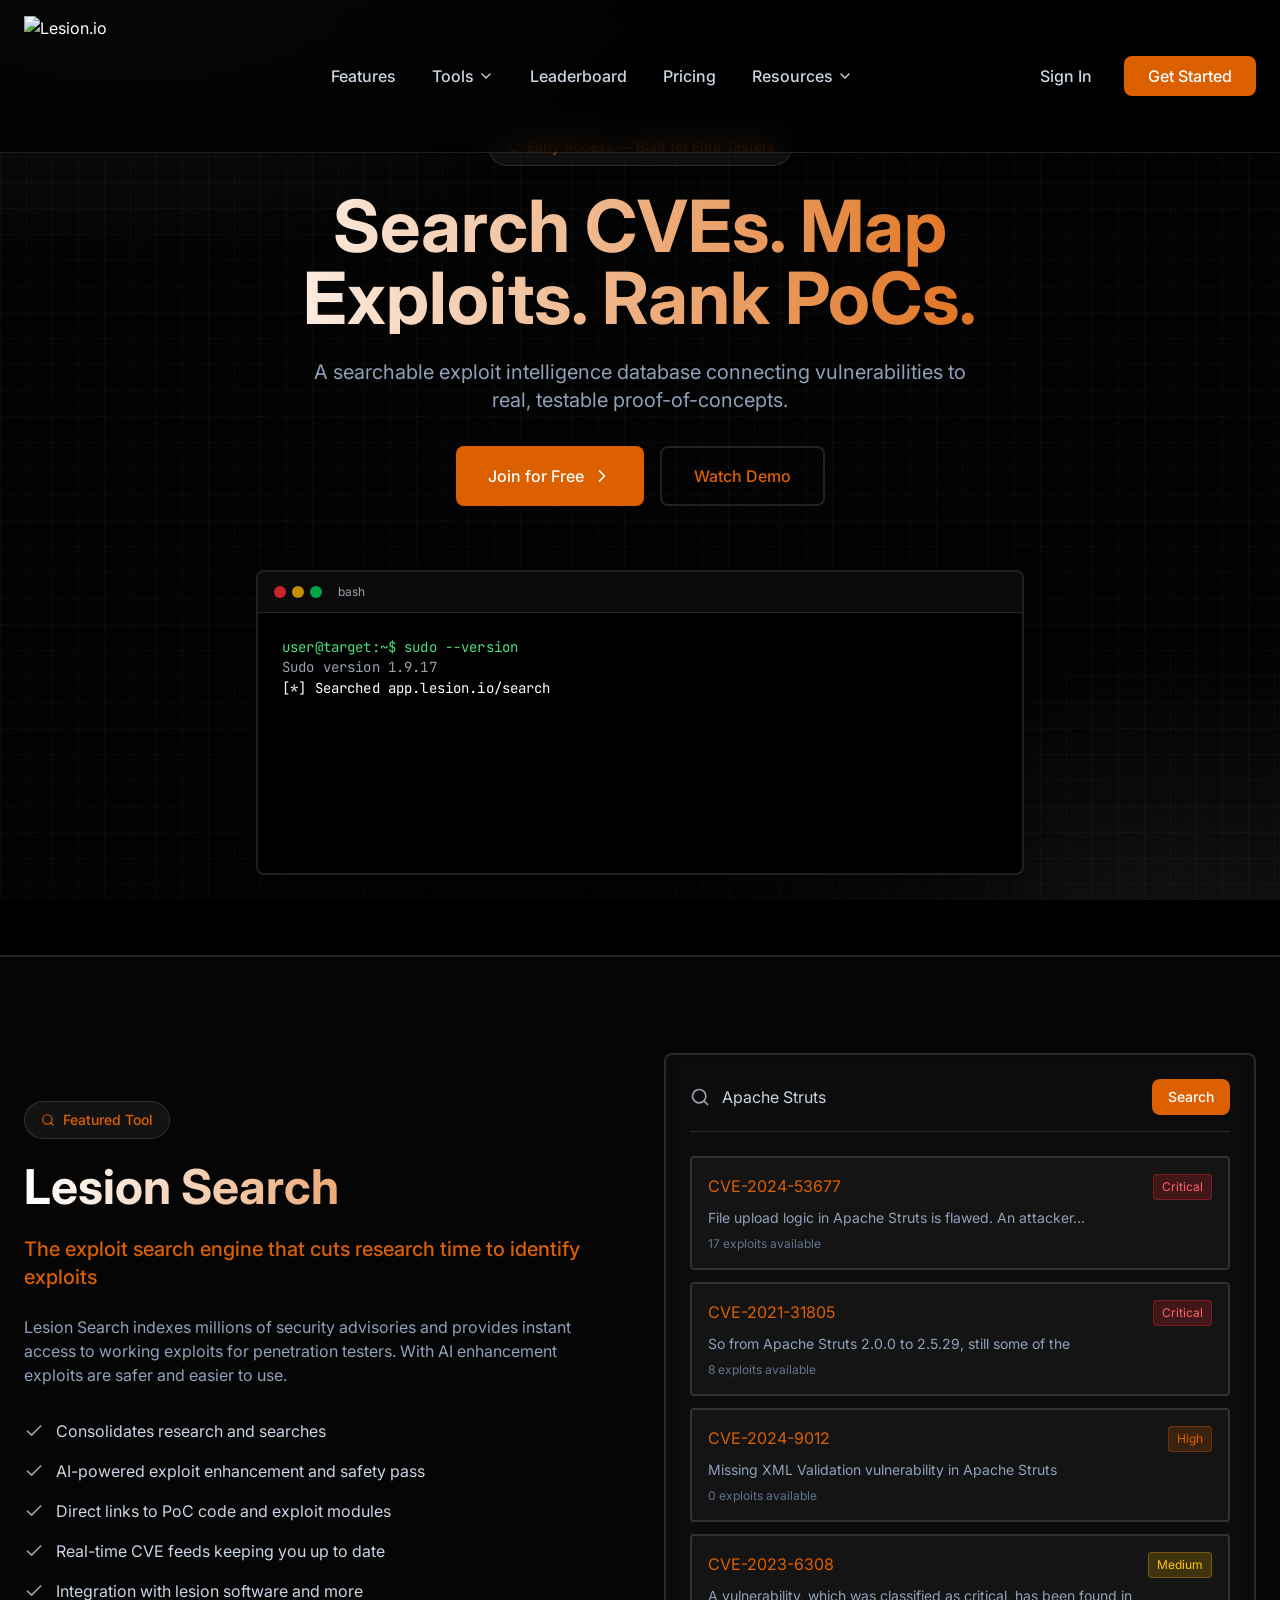
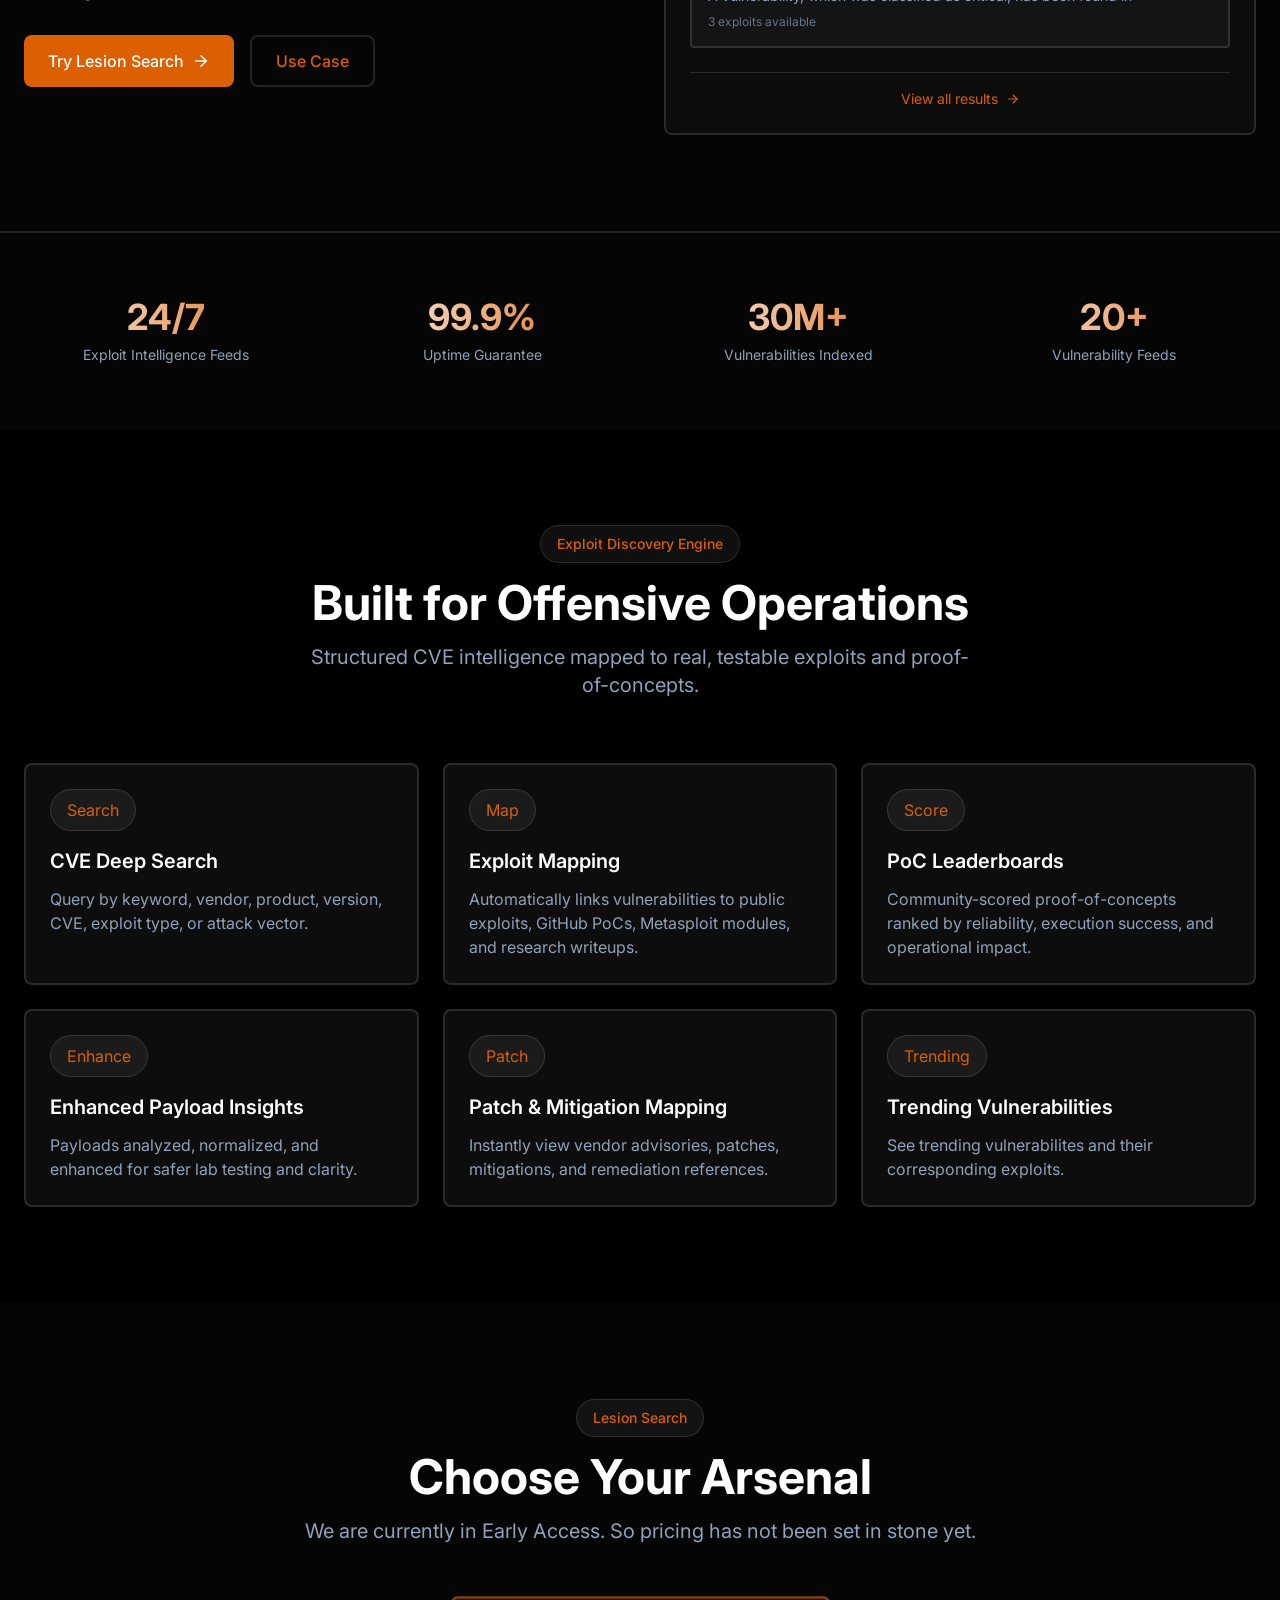
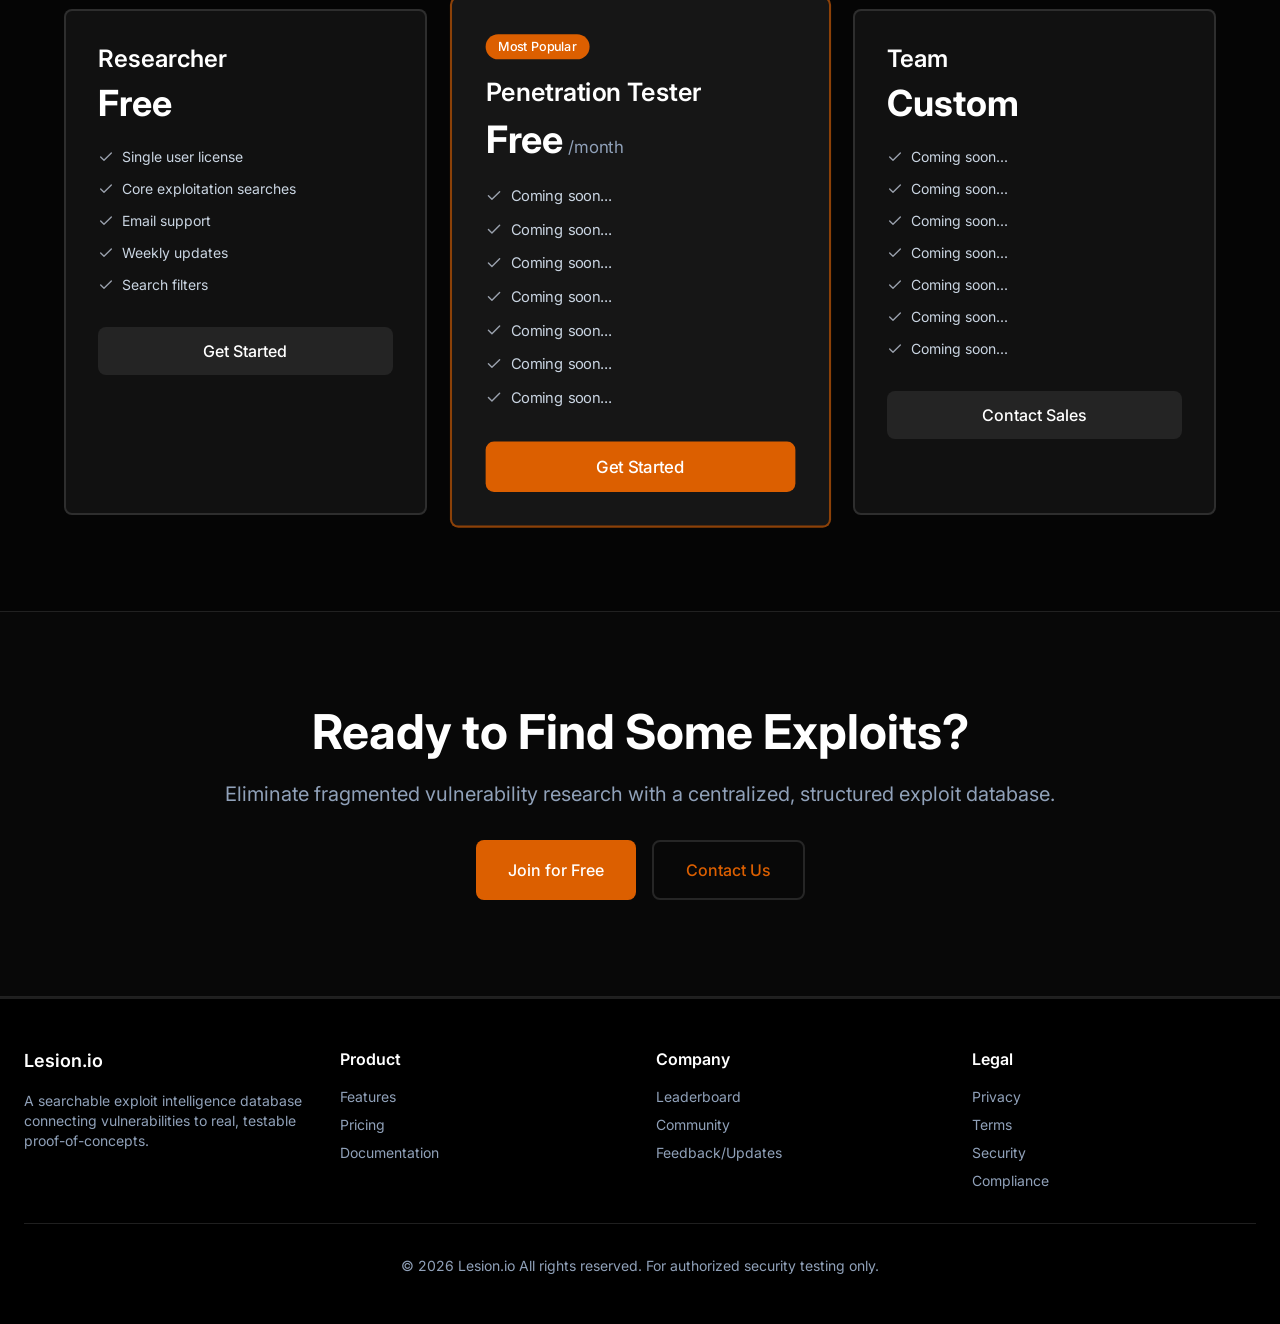
==== index.html @ 6521730b "Add Feedback/Updates link to Resources nav and footer Link to https://lesionio.userjot.com from the " ====
<!doctype html>
<html lang="en">
  <head>
    <meta charset="UTF-8" />
    <meta name="viewport" content="width=device-width, initial-scale=1.0" />
    <title>Lesion.io - The exploit search engine that cuts research time to identify exploits </title>
    <link href="./src/output.css" rel="stylesheet" />
    <link
      rel="stylesheet"
      href="https://fonts.googleapis.com/css2?family=JetBrains+Mono:wght@400;500&display=swap"
    />
    <style>
      @import url("https://fonts.googleapis.com/css2?family=Inter:wght@400;500;600;700&display=swap");

      * {
        font-family: "Inter", sans-serif;
      }

      body {
        background-color: #000;
        overflow-x: hidden;
      }
      .terminal-font {
        font-family:
          "JetBrains Mono", "Fira Code", "Cascadia Code", "SF Mono", "Menlo",
          "Consolas", "Liberation Mono", monospace;

        line-height: 1.45;
        letter-spacing: 0.01em;

        -webkit-font-smoothing: antialiased;
        -moz-osx-font-smoothing: grayscale;
      }

      .term-line,
      .term-line * {
        font-family: inherit;
      }

      .term-line {
        min-height: 1.45em;
        white-space: pre-wrap;
        word-break: break-word;
      }

      .term-cmd {
        color: #4ade80;
      }

      .term-resp {
        color: #9aa1ad;
      }

      .term-note {
        color: #ffffff;
      }

      .term-caret {
        display: inline-block;
        width: 0.5em;
        height: 1em;
        margin-left: 2px;
        background: #4ade80;
        vertical-align: -2px;
        animation: term-blink 1.6s steps(1) infinite;
      }

      @keyframes term-blink {
        50% {
          opacity: 0;
        }
      }

      body::before,
      body::after {
        content: "";
        position: fixed;
        inset: 0;
        pointer-events: none;
      }

      body::before {
        z-index: -2;
        background-color: #000;
        background-image:
          radial-gradient(900px 520px at 10% -10%, rgba(255, 255, 255, 0.1), transparent 70%),
          radial-gradient(760px 460px at 92% 108%, rgba(255, 255, 255, 0.07), transparent 72%),
          linear-gradient(rgba(255, 255, 255, 0.028) 1px, transparent 1px),
          linear-gradient(90deg, rgba(255, 255, 255, 0.028) 1px, transparent 1px);
        background-size: auto, auto, 26px 26px, 26px 26px;
      }

      body::after {
        z-index: -1;
        opacity: 0.035;
        background-image: url("data:image/svg+xml,%3Csvg xmlns='http://www.w3.org/2000/svg' width='160' height='160'%3E%3Cfilter id='n'%3E%3CfeTurbulence type='fractalNoise' baseFrequency='0.85' numOctaves='3' stitchTiles='stitch'/%3E%3C/filter%3E%3Crect width='160' height='160' filter='url(%23n)'/%3E%3C/svg%3E");
      }

      .dropdown-content {
        display: none;
        position: absolute;
        top: 100%;
        left: 0;
        min-width: 220px;
        background: rgba(0, 0, 0, 0.92);
        border: 1px solid rgba(255, 255, 255, 0.12);
        border-radius: 8px;
        padding: 0.5rem 0;
        margin-top: 0;
        box-shadow: 0 10px 40px rgba(0, 0, 0, 0.5);
        backdrop-filter: blur(12px);
        z-index: 100;
        flex-direction: column;
        gap: 0;
      }

      .dropdown:hover .dropdown-content {
        display: flex;
      }

      .dropdown-content a {
        display: flex;
        align-items: center;
        padding: 0.625rem 1rem;
        color: #9aa1ad;
        text-decoration: none;
        transition: background 0.2s, color 0.2s, padding-left 0.2s;
        font-size: 0.875rem;
      }

      .dropdown-content a:hover {
        background: rgba(255, 255, 255, 0.06);
        color: #fff;
        padding-left: 1.25rem;
      }

      .nav-divider {
        height: 1px;
        background: rgba(255, 255, 255, 0.12);
        margin: 0.5rem 0;
      }

      .navbar-glow {
        box-shadow: 0 4px 20px rgba(0, 0, 0, 0.3);
      }

      .gradient-text {
        background: linear-gradient(to right, #ffffff, #dc5f00);
        -webkit-background-clip: text;
        -webkit-text-fill-color: transparent;
        background-clip: text;
      }

      button:not(:disabled),
      input[type="submit"]:not(:disabled),
      input[type="button"]:not(:disabled),
      input[type="reset"]:not(:disabled) {
        cursor: pointer;
        transition:
          transform 0.18s ease,
          box-shadow 0.2s ease,
          filter 0.18s ease;
      }

      button:disabled,
      input[type="submit"]:disabled,
      input[type="button"]:disabled,
      input[type="reset"]:disabled {
        cursor: not-allowed;
      }

      button:not(:disabled):hover,
      input[type="submit"]:not(:disabled):hover,
      input[type="button"]:not(:disabled):hover,
      input[type="reset"]:not(:disabled):hover {
        transform: translateY(-1px);
        filter: brightness(1.06);
      }

      button:not(:disabled):active,
      input[type="submit"]:not(:disabled):active,
      input[type="button"]:not(:disabled):active,
      input[type="reset"]:not(:disabled):active {
        transform: translateY(0);
        filter: brightness(0.96);
        transition-duration: 0.06s;
      }
    </style>
  </head>
  <body class="text-white">
    <!-- Navigation -->
    <nav
      class="fixed top-0 w-full z-50 bg-black/70 backdrop-blur-md border-b border-[rgba(255,255,255,0.12)] navbar-glow"
    >
      <div class="max-w-7xl mx-auto px-6 py-4">
        <div class="flex items-center justify-between gap-4">
          <div class="flex items-center gap-3 flex-shrink-0 min-w-0">
            <img
              src="./src/images/Asset-5.png"
              alt="Lesion.io"
              width="140"
              height="120"
            />
          </div>

          <div class="hidden md:flex items-center gap-1 flex-1 justify-center min-w-0">
            <a
              href="#features"
              class="px-4 py-2 rounded-lg hover:bg-[rgba(255,255,255,0.06)] hover:text-[#dc5f00] transition-all text-slate-300 font-medium"
            >
              Features
            </a>

            <div class="dropdown relative">
              <a
                href="#search"
                class="px-4 py-2 rounded-lg hover:bg-[rgba(255,255,255,0.06)] hover:text-[#dc5f00] transition-all text-slate-300 font-medium flex items-center gap-1"
              >
                Tools
                <svg
                  xmlns="http://www.w3.org/2000/svg"
                  width="16"
                  height="16"
                  viewBox="0 0 24 24"
                  fill="none"
                  stroke="currentColor"
                  stroke-width="2"
                  stroke-linecap="round"
                  stroke-linejoin="round"
                  aria-hidden="true"
                >
                  <polyline points="6 9 12 15 18 9"></polyline>
                </svg>
              </a>
              <div class="dropdown-content">
                <a href="https://app.lesion.io/search">
                  <svg
                    xmlns="http://www.w3.org/2000/svg"
                    width="16"
                    height="16"
                    viewBox="0 0 24 24"
                    fill="none"
                    stroke="currentColor"
                    stroke-width="2"
                    stroke-linecap="round"
                    stroke-linejoin="round"
                    style="margin-right: 0.5rem"
                    aria-hidden="true"
                  >
                    <circle cx="11" cy="11" r="8" />
                    <path d="m21 21-4.35-4.35" />
                  </svg>
                  Lesion Search
                </a>
              </div>
            </div>

            <a
              href="#leaderboard"
              class="px-4 py-2 rounded-lg hover:bg-[rgba(255,255,255,0.06)] hover:text-[#dc5f00] transition-all text-slate-300 font-medium"
            >
              Leaderboard
            </a>

            <a
              href="#pricing"
              class="px-4 py-2 rounded-lg hover:bg-[rgba(255,255,255,0.06)] hover:text-[#dc5f00] transition-all text-slate-300 font-medium"
            >
              Pricing
            </a>

            <div class="dropdown relative">
              <a
                href="#"
                class="px-4 py-2 rounded-lg hover:bg-[rgba(255,255,255,0.06)] hover:text-[#dc5f00] transition-all text-slate-300 font-medium flex items-center gap-1"
              >
                Resources
                <svg
                  xmlns="http://www.w3.org/2000/svg"
                  width="16"
                  height="16"
                  viewBox="0 0 24 24"
                  fill="none"
                  stroke="currentColor"
                  stroke-width="2"
                  stroke-linecap="round"
                  stroke-linejoin="round"
                  aria-hidden="true"
                >
                  <polyline points="6 9 12 15 18 9"></polyline>
                </svg>
              </a>
              <div class="dropdown-content">
                <a href="https://community.lesion.io/">Community</a>
                <a href="https://lesionio.userjot.com">Feedback/Updates</a>
              </div>
            </div>
          </div>

          <div class="hidden md:flex items-center gap-3 flex-shrink-0">
            <button
              type="button"
              onclick="window.open('https://app.lesion.io/login')"
              class="px-5 py-2 rounded-lg text-slate-300 hover:text-[#dc5f00] hover:bg-[rgba(255,255,255,0.06)] transition-all font-medium"
            >
              Sign In
            </button>
            <button
              type="button"
              onclick="window.open('https://app.lesion.io/signup')"
              class="px-6 py-2 rounded-lg bg-[#dc5f00] hover:bg-[#c25400] text-white font-medium transition-all"
            >
              Get Started
            </button>
          </div>

          <button
            type="button"
            id="mobile-menu-btn"
            class="md:hidden inline-flex items-center justify-center rounded-lg p-2 text-slate-300 hover:bg-[rgba(255,255,255,0.06)] hover:text-[#dc5f00] transition-all flex-shrink-0"
            aria-expanded="false"
            aria-controls="mobile-menu"
            aria-label="Open menu"
          >
            <svg
              xmlns="http://www.w3.org/2000/svg"
              width="24"
              height="24"
              viewBox="0 0 24 24"
              fill="none"
              stroke="currentColor"
              stroke-width="2"
              stroke-linecap="round"
              stroke-linejoin="round"
              aria-hidden="true"
            >
              <line x1="4" x2="20" y1="6" y2="6" />
              <line x1="4" x2="20" y1="12" y2="12" />
              <line x1="4" x2="20" y1="18" y2="18" />
            </svg>
          </button>
        </div>

        <div
          id="mobile-menu"
          class="hidden md:hidden border-t border-[rgba(255,255,255,0.12)] mt-4 pt-4 flex-col gap-1"
        >
          <a
            href="#features"
            class="px-4 py-2 rounded-lg hover:bg-[rgba(255,255,255,0.06)] hover:text-[#dc5f00] transition-all text-slate-300 font-medium"
          >
            Features
          </a>
          <a
            href="#search"
            class="px-4 py-2 rounded-lg hover:bg-[rgba(255,255,255,0.06)] hover:text-[#dc5f00] transition-all text-slate-300 font-medium"
          >
            Tools
          </a>
          <a
            href="https://app.lesion.io/search"
            class="px-4 py-2 pl-8 rounded-lg hover:bg-[rgba(255,255,255,0.06)] hover:text-[#dc5f00] transition-all text-slate-400 text-sm font-medium flex items-center gap-2"
          >
            <svg
              xmlns="http://www.w3.org/2000/svg"
              width="16"
              height="16"
              viewBox="0 0 24 24"
              fill="none"
              stroke="currentColor"
              stroke-width="2"
              stroke-linecap="round"
              stroke-linejoin="round"
              aria-hidden="true"
            >
              <circle cx="11" cy="11" r="8" />
              <path d="m21 21-4.35-4.35" />
            </svg>
            Lesion Search
          </a>
          <a
            href="#leaderboard"
            class="px-4 py-2 rounded-lg hover:bg-[rgba(255,255,255,0.06)] hover:text-[#dc5f00] transition-all text-slate-300 font-medium"
          >
            Leaderboard
          </a>
          <a
            href="#pricing"
            class="px-4 py-2 rounded-lg hover:bg-[rgba(255,255,255,0.06)] hover:text-[#dc5f00] transition-all text-slate-300 font-medium"
          >
            Pricing
          </a>
          <a
            href="#"
            class="px-4 py-2 rounded-lg hover:bg-[rgba(255,255,255,0.06)] hover:text-[#dc5f00] transition-all text-slate-300 font-medium"
          >
            Resources
          </a>
          <a
            href="https://community.lesion.io/"
            class="px-4 py-2 pl-8 rounded-lg hover:bg-[rgba(255,255,255,0.06)] hover:text-[#dc5f00] transition-all text-slate-400 text-sm font-medium"
          >
            Blog
          </a>
          <a
            href="https://lesionio.userjot.com"
            class="px-4 py-2 pl-8 rounded-lg hover:bg-[rgba(255,255,255,0.06)] hover:text-[#dc5f00] transition-all text-slate-400 text-sm font-medium"
          >
            Feedback/Updates
          </a>
          <div class="nav-divider"></div>
          <button
            type="button"
            onclick="window.open('https://app.lesion.io/login')"
            class="px-4 py-2 rounded-lg text-left text-slate-300 hover:text-[#dc5f00] hover:bg-[rgba(255,255,255,0.06)] transition-all font-medium"
          >
            Sign In
          </button>
          <button
            type="button"
            onclick="window.open('https://app.lesion.io/signup')"
            class="px-4 py-2 rounded-lg bg-[#dc5f00] hover:bg-[#c25400] text-white font-medium transition-all text-center"
          >
            Get Started
          </button>
        </div>
      </div>
    </nav>

    <!-- Mobile menu script -->
    <script>
      (function () {
        var btn = document.getElementById("mobile-menu-btn");
        var panel = document.getElementById("mobile-menu");
        if (!btn || !panel) return;

        function isMenuClosed() {
          return panel.classList.contains("hidden");
        }

        function setOpen(open) {
          if (open) {
            panel.classList.remove("hidden");
            panel.classList.add("flex");
          } else {
            panel.classList.add("hidden");
            panel.classList.remove("flex");
          }
          btn.setAttribute("aria-expanded", open ? "true" : "false");
          btn.setAttribute("aria-label", open ? "Close menu" : "Open menu");
        }

        btn.addEventListener("click", function () {
          setOpen(isMenuClosed());
        });

        document.addEventListener("keydown", function (e) {
          if (e.key === "Escape" && !isMenuClosed()) setOpen(false);
        });

        panel.addEventListener("click", function (e) {
          if (e.target.closest("a, button")) setOpen(false);
        });
      })();
    </script>

    <!-- Hero -->
    <section class="relative pt-32 pb-20 px-6 overflow-hidden">
      <div class="max-w-7xl mx-auto relative z-10">
        <div class="text-center max-w-4xl mx-auto">
          <div
            class="inline-flex items-center gap-2 px-4 py-2 rounded-full bg-[rgba(255,255,255,0.06)] text-[#dc5f00] border border-[rgba(255,255,255,0.12)] mb-6"
          >
            <svg
              xmlns="http://www.w3.org/2000/svg"
              width="14"
              height="14"
              viewBox="0 0 24 24"
              fill="none"
              stroke="currentColor"
              stroke-width="2"
              stroke-linecap="round"
              stroke-linejoin="round"
            >
              <polyline points="4 17 10 11 4 5" />
              <line x1="12" y1="19" x2="20" y2="19" />
            </svg>
            <span class="text-sm font-medium"
              >Early Access — Built for Elite Testers</span
            >
          </div>

          <h1 class="text-5xl md:text-7xl mb-6 font-bold gradient-text">
            Search CVEs. Map Exploits. Rank PoCs.
          </h1>

          <p class="text-xl text-slate-400 mb-8 max-w-2xl mx-auto">
            A searchable exploit intelligence database connecting vulnerabilities to real, testable proof-of-concepts.
          </p>

          <div class="flex flex-col sm:flex-row gap-4 justify-center mb-16">
            <button
              onclick="window.open('https://app.lesion.io/signup')"
              class="px-8 py-4 rounded-lg bg-[#dc5f00] hover:bg-[#c25400] text-white font-medium transition-all flex items-center justify-center gap-2"
            >
              Join for Free
              <svg
                xmlns="http://www.w3.org/2000/svg"
                width="20"
                height="20"
                viewBox="0 0 24 24"
                fill="none"
                stroke="currentColor"
                stroke-width="2"
                stroke-linecap="round"
                stroke-linejoin="round"
              >
                <polyline points="9 18 15 12 9 6" />
              </svg>
            </button>
            <button
              class="px-8 py-4 rounded-lg border-2 border-[rgba(255,255,255,0.12)] text-[#dc5f00] hover:bg-[rgba(255,255,255,0.06)] font-medium transition-all"
            >
              Watch Demo
            </button>
          </div>

          <div class="relative max-w-3xl mx-auto">
            <div
              class="bg-black border-2 border-[rgba(255,255,255,0.12)] rounded-lg overflow-hidden shadow-2xl shadow-black/60"
            >
              <div
                class="flex items-center gap-2 px-4 py-3 bg-[rgba(255,255,255,0.04)] border-b border-[rgba(255,255,255,0.12)]"
              >
                <div class="flex gap-1.5">
                  <div class="w-3 h-3 rounded-full bg-red-500/80"></div>
                  <div class="w-3 h-3 rounded-full bg-yellow-500/80"></div>
                  <div class="w-3 h-3 rounded-full bg-green-500/80"></div>
                </div>
                <span class="text-xs text-[#9aa1ad] ml-2">bash</span>
              </div>
              <div
                id="hero-terminal"
                class="p-6 text-sm text-left terminal-font min-h-[260px]"
              ></div>
            </div>
          </div>
        </div>
      </div>
    </section>

    <!-- Terminal typing animation -->
    <script>
      (function () {
        var el = document.getElementById("hero-terminal");
        if (!el) return;

        var lines = [
          { type: "cmd", prompt: "user@target:~$ ", text: "sudo --version" },
          { type: "resp", text: "Sudo version 1.9.17" },
          { type: "note", text: "[*] Searched app.lesion.io/search" },
          { type: "note", text: "[*] Found 23 potential CVEs for sudo 1.9.17" },
          { type: "note", text: "[*] 17 PoCs identified" },
          { type: "note", text: "[✓] Payload verified and enhanced" },
          { type: "cmd", prompt: "user@target:~$ ", text: 'echo "PAYLOAD" > payload.sh && chmod +x payload.sh' },
          { type: "cmd", prompt: "user@target:~$ ", text: "./payload.sh" },
          { type: "cmd", prompt: "root@target:~$ ", text: "whoami" },
          { type: "resp", text: "root" },
        ];

        function addLine(type, text, prompt) {
          var div = document.createElement("div");
          div.className = "term-line term-" + type;
          if (prompt) {
            var promptSpan = document.createElement("span");
            promptSpan.className = "term-prompt";
            promptSpan.textContent = prompt;
            div.appendChild(promptSpan);
            div.appendChild(document.createTextNode(text));
          } else {
            div.textContent = text;
          }
          el.appendChild(div);
          return div;
        }

        if (window.matchMedia("(prefers-reduced-motion: reduce)").matches) {
          lines.forEach(function (line) {
            addLine(line.type, line.text, line.prompt);
          });
          return;
        }

        function typeLine(prompt, text, done) {
          var div = document.createElement("div");
          div.className = "term-line term-cmd";
          var promptSpan = document.createElement("span");
          promptSpan.className = "term-prompt";
          promptSpan.textContent = prompt;
          var textSpan = document.createElement("span");
          div.appendChild(promptSpan);
          div.appendChild(textSpan);
          el.appendChild(div);

          var i = 0;
          (function tick() {
            i++;
            if (i <= text.length) {
              textSpan.textContent = text.slice(0, i);
              var oldCaret = div.querySelector(".term-caret");
              if (oldCaret) oldCaret.remove();
              var caret = document.createElement("span");
              caret.className = "term-caret";
              div.appendChild(caret);
              setTimeout(tick, 45 + Math.random() * 40);
            } else {
              textSpan.textContent = text;
              var finalCaret = div.querySelector(".term-caret");
              if (finalCaret) finalCaret.remove();
              done();
            }
          })();
        }

        function run() {
          el.innerHTML = "";
          var i = 0;

          function next() {
            if (i >= lines.length) {
              var idle = addLine("cmd", "root@target:~$ ");
              var caret = document.createElement("span");
              caret.className = "term-caret";
              idle.appendChild(caret);
              return;
            }

            var line = lines[i];
            if (line.type === "cmd") {
              typeLine(line.prompt, line.text, function () {
                i++;
                setTimeout(next, 500);
              });
            } else {
              addLine(line.type, line.text);
              i++;
              setTimeout(next, 850);
            }
          }

          next();
        }

        run();
      })();
    </script>

    <!-- Lesion Search -->
    <section
      id="search"
      class="py-24 px-6 relative z-10 border-y-2 border-[rgba(255,255,255,0.12)] bg-[rgba(255,255,255,0.02)]"
    >
      <div class="max-w-7xl mx-auto">
        <div class="grid md:grid-cols-2 gap-12 items-center">
          <div>
            <div
              class="inline-flex items-center gap-2 px-4 py-2 rounded-full bg-[rgba(255,255,255,0.06)] text-[#dc5f00] border border-[rgba(255,255,255,0.12)] mb-6"
            >
              <svg
                xmlns="http://www.w3.org/2000/svg"
                width="14"
                height="14"
                viewBox="0 0 24 24"
                fill="none"
                stroke="currentColor"
                stroke-width="2"
                stroke-linecap="round"
                stroke-linejoin="round"
              >
                <circle cx="11" cy="11" r="8" />
                <path d="m21 21-4.35-4.35" />
              </svg>
              <span class="text-sm font-medium">Featured Tool</span>
            </div>

            <h2 class="text-4xl md:text-5xl mb-6 font-bold gradient-text">
              Lesion Search
            </h2>

            <p class="text-xl text-[#dc5f00] mb-6 font-medium">
              The exploit search engine that cuts research time to identify
              exploits
            </p>

            <p class="text-slate-400 mb-8">
              Lesion Search indexes millions of security advisories and provides
              instant access to working exploits for penetration testers. With
              AI enhancement exploits are safer and easier to use.
            </p>

            <ul class="space-y-4 mb-8">
              <li class="flex items-start gap-3">
                <svg
                  xmlns="http://www.w3.org/2000/svg"
                  width="20"
                  height="20"
                  viewBox="0 0 24 24"
                  fill="none"
                  stroke="#9aa1ad"
                  stroke-width="2"
                  stroke-linecap="round"
                  stroke-linejoin="round"
                  class="mt-0.5 flex-shrink-0"
                >
                  <polyline points="20 6 9 17 4 12" />
                </svg>
                <span class="text-slate-300"
                  >Consolidates research and searches</span
                >
              </li>
              <li class="flex items-start gap-3">
                <svg
                  xmlns="http://www.w3.org/2000/svg"
                  width="20"
                  height="20"
                  viewBox="0 0 24 24"
                  fill="none"
                  stroke="#9aa1ad"
                  stroke-width="2"
                  stroke-linecap="round"
                  stroke-linejoin="round"
                  class="mt-0.5 flex-shrink-0"
                >
                  <polyline points="20 6 9 17 4 12" />
                </svg>
                <span class="text-slate-300"
                  >AI-powered exploit enhancement and safety pass</span
                >
              </li>
              <li class="flex items-start gap-3">
                <svg
                  xmlns="http://www.w3.org/2000/svg"
                  width="20"
                  height="20"
                  viewBox="0 0 24 24"
                  fill="none"
                  stroke="#9aa1ad"
                  stroke-width="2"
                  stroke-linecap="round"
                  stroke-linejoin="round"
                  class="mt-0.5 flex-shrink-0"
                >
                  <polyline points="20 6 9 17 4 12" />
                </svg>
                <span class="text-slate-300"
                  >Direct links to PoC code and exploit modules</span
                >
              </li>
              <li class="flex items-start gap-3">
                <svg
                  xmlns="http://www.w3.org/2000/svg"
                  width="20"
                  height="20"
                  viewBox="0 0 24 24"
                  fill="none"
                  stroke="#9aa1ad"
                  stroke-width="2"
                  stroke-linecap="round"
                  stroke-linejoin="round"
                  class="mt-0.5 flex-shrink-0"
                >
                  <polyline points="20 6 9 17 4 12" />
                </svg>
                <span class="text-slate-300"
                  >Real-time CVE feeds keeping you up to date</span
                >
              </li>
              <li class="flex items-start gap-3">
                <svg
                  xmlns="http://www.w3.org/2000/svg"
                  width="20"
                  height="20"
                  viewBox="0 0 24 24"
                  fill="none"
                  stroke="#9aa1ad"
                  stroke-width="2"
                  stroke-linecap="round"
                  stroke-linejoin="round"
                  class="mt-0.5 flex-shrink-0"
                >
                  <polyline points="20 6 9 17 4 12" />
                </svg>
                <span class="text-slate-300"
                  >Integration with lesion software and more</span
                >
              </li>
            </ul>

            <div class="flex flex-col sm:flex-row gap-4">
              <button
                onclick="window.open('https://app.lesion.io/signup')"
                class="px-6 py-3 rounded-lg bg-[#dc5f00] hover:bg-[#c25400] text-white font-medium transition-all flex items-center justify-center gap-2"
              >
                Try Lesion Search
                <svg
                  xmlns="http://www.w3.org/2000/svg"
                  width="18"
                  height="18"
                  viewBox="0 0 24 24"
                  fill="none"
                  stroke="currentColor"
                  stroke-width="2"
                  stroke-linecap="round"
                  stroke-linejoin="round"
                >
                  <line x1="5" y1="12" x2="19" y2="12" />
                  <polyline points="12 5 19 12 12 19" />
                </svg>
              </button>
              <button
                class="px-6 py-3 rounded-lg border-2 border-[rgba(255,255,255,0.12)] text-[#dc5f00] hover:bg-[rgba(255,255,255,0.06)] font-medium transition-all"
                onclick="window.location.href='https://community.lesion.io/conversor-walkthrough-htb-easy-box/'"
              >
                Use Case
              </button>
            </div>
          </div>

          <div>
            <div
              class="bg-[rgba(255,255,255,0.03)] border-2 border-[rgba(255,255,255,0.12)] p-6 rounded-lg backdrop-blur-sm"
            >
              <div
                class="flex items-center gap-3 mb-6 pb-4 border-b border-[rgba(255,255,255,0.12)]"
              >
                <svg
                  xmlns="http://www.w3.org/2000/svg"
                  width="20"
                  height="20"
                  viewBox="0 0 24 24"
                  fill="none"
                  stroke="#9aa1ad"
                  stroke-width="2"
                  stroke-linecap="round"
                  stroke-linejoin="round"
                >
                  <circle cx="11" cy="11" r="8" />
                  <path d="m21 21-4.35-4.35" />
                </svg>
                <input
                  type="text"
                  placeholder="Search exploits, CVEs, malware..."
                  class="flex-1 bg-transparent text-slate-300 placeholder-slate-600 outline-none"
                  value="Apache Struts"
                />
                <button
                  class="px-4 py-2 rounded-lg bg-[#dc5f00] hover:bg-[#c25400] text-white text-sm font-medium"
                  onclick="window.open('https://app.lesion.io/search')"
                >
                  Search
                </button>
              </div>

              <div class="space-y-3">
                <div
                  class="p-4 bg-[rgba(255,255,255,0.035)] border-2 border-[rgba(255,255,255,0.12)] rounded hover:border-[rgba(255,255,255,0.24)] transition-all cursor-pointer group"
                >
                  <div class="flex items-start justify-between mb-2">
                    <span
                      class="font-mono text-[#dc5f00] group-hover:text-[#dc5f00]"
                      >CVE-2024-53677</span
                    >
                    <span
                      class="text-xs px-2 py-1 rounded bg-red-500/20 text-red-400 border border-red-500/30"
                      >Critical</span
                    >
                  </div>
                  <p class="text-sm text-slate-400 mb-2">
                    File upload logic in Apache Struts is flawed. An attacker...
                  </p>
                  <div class="text-xs text-slate-500">
                    17 exploits available
                  </div>
                </div>

                <div
                  class="p-4 bg-[rgba(255,255,255,0.035)] border-2 border-[rgba(255,255,255,0.12)] rounded hover:border-[rgba(255,255,255,0.24)] transition-all cursor-pointer group"
                >
                  <div class="flex items-start justify-between mb-2">
                    <span
                      class="font-mono text-[#dc5f00] group-hover:text-[#dc5f00]"
                      >CVE-2021-31805</span
                    >
                    <span
                      class="text-xs px-2 py-1 rounded bg-red-500/20 text-red-400 border border-red-500/30"
                      >Critical</span
                    >
                  </div>
                  <p class="text-sm text-slate-400 mb-2">
                    So from Apache Struts 2.0.0 to 2.5.29, still some of the
                  </p>
                  <div class="text-xs text-slate-500">8 exploits available</div>
                </div>

                <div
                  class="p-4 bg-[rgba(255,255,255,0.035)] border-2 border-[rgba(255,255,255,0.12)] rounded hover:border-[rgba(255,255,255,0.24)] transition-all cursor-pointer group"
                >
                  <div class="flex items-start justify-between mb-2">
                    <span
                      class="font-mono text-[#dc5f00] group-hover:text-[#dc5f00]"
                      >CVE-2024-9012</span
                    >
                    <span
                      class="text-xs px-2 py-1 rounded bg-[rgba(220,95,0,0.2)] text-[#dc5f00] border border-[rgba(220,95,0,0.3)]"
                      >High</span
                    >
                  </div>
                  <p class="text-sm text-slate-400 mb-2">
                    Missing XML Validation vulnerability in Apache Struts
                  </p>
                  <div class="text-xs text-slate-500">0 exploits available</div>
                </div>

                <div
                  class="p-4 bg-[rgba(255,255,255,0.035)] border-2 border-[rgba(255,255,255,0.12)] rounded hover:border-[rgba(255,255,255,0.24)] transition-all cursor-pointer group"
                >
                  <div class="flex items-start justify-between mb-2">
                    <span
                      class="font-mono text-[#dc5f00] group-hover:text-[#dc5f00]"
                      >CVE-2023-6308</span
                    >
                    <span
                      class="text-xs px-2 py-1 rounded bg-yellow-500/20 text-yellow-400 border border-yellow-500/30"
                      >Medium</span
                    >
                  </div>
                  <p class="text-sm text-slate-400 mb-2">
                    A vulnerability, which was classified as critical, has been
                    found in
                  </p>
                  <div class="text-xs text-slate-500">3 exploits available</div>
                </div>
              </div>

              <div class="mt-6 pt-4 border-t border-[rgba(255,255,255,0.12)] text-center">
                <a
                  href="https://app.lesion.io/search"
                  target="_blank"
                  rel="noopener noreferrer"
                  class="text-sm text-[#dc5f00] hover:text-[#dc5f00] flex items-center justify-center gap-2"
                >
                  View all results
                  <svg
                    xmlns="http://www.w3.org/2000/svg"
                    width="14"
                    height="14"
                    viewBox="0 0 24 24"
                    fill="none"
                    stroke="currentColor"
                    stroke-width="2"
                    stroke-linecap="round"
                    stroke-linejoin="round"
                  >
                    <line x1="5" y1="12" x2="19" y2="12" />
                    <polyline points="12 5 19 12 12 19" />
                  </svg>
                </a>
              </div>
            </div>
          </div>
        </div>
      </div>
    </section>

    <!-- Stats -->
    <section class="py-16 px-6 bg-[rgba(255,255,255,0.02)] relative z-10">
      <div class="max-w-7xl mx-auto grid grid-cols-2 md:grid-cols-4 gap-8">
        <div class="text-center">
          <div class="text-3xl md:text-4xl gradient-text mb-2 font-bold">
            24/7
          </div>
          <div class="text-sm text-slate-400">Exploit Intelligence Feeds</div>
        </div>
        <div class="text-center">
          <div class="text-3xl md:text-4xl gradient-text mb-2 font-bold">
            99.9%
          </div>
          <div class="text-sm text-slate-400">Uptime Guarantee</div>
        </div>
        <div class="text-center">
          <div class="text-3xl md:text-4xl gradient-text mb-2 font-bold">
            30M+
          </div>
          <div class="text-sm text-slate-400">Vulnerabilities Indexed</div>
        </div>
        <div class="text-center">
          <div class="text-3xl md:text-4xl gradient-text mb-2 font-bold">
            20+
          </div>
          <div class="text-sm text-slate-400">Vulnerability Feeds</div>
        </div>
      </div>
    </section>

    <!-- Features -->
    <section id="features" class="py-24 px-6 relative z-10">
      <div class="max-w-7xl mx-auto">
        <div class="text-center mb-16">
          <div
            class="inline-flex items-center gap-2 px-4 py-2 rounded-full bg-[rgba(255,255,255,0.06)] text-[#dc5f00] border border-[rgba(255,255,255,0.12)] mb-4"
          >
            <span class="text-sm font-medium">Exploit Discovery Engine</span>
          </div>
          <h2 class="text-4xl md:text-5xl mb-4 font-bold">
            Built for Offensive Operations
          </h2>
          <p class="text-xl text-slate-400 max-w-2xl mx-auto">
            Structured CVE intelligence mapped to real, testable exploits and proof-of-concepts.
          </p>
        </div>

        <div class="grid md:grid-cols-3 gap-6">
          <div
            class="bg-[rgba(255,255,255,0.05)] border-2 border-[rgba(255,255,255,0.12)] p-6 rounded-lg hover:border-[rgba(255,255,255,0.24)] transition-all group"
          >
            <span class="inline-flex items-center gap-2 px-4 py-2 rounded-full bg-[rgba(255,255,255,0.06)] text-[#dc5f00] border border-[rgba(255,255,255,0.12)] mb-4">Search</span>
            <h3 class="text-xl mb-3 font-semibold">CVE Deep Search</h3>
            <p class="text-slate-400">
              Query by keyword, vendor, product, version, CVE, exploit type, or attack vector.
            </p>
          </div>

          <div
            class="bg-[rgba(255,255,255,0.05)] border-2 border-[rgba(255,255,255,0.12)] p-6 rounded-lg hover:border-[rgba(255,255,255,0.24)] transition-all group"
          >
            <span class="inline-flex items-center gap-2 px-4 py-2 rounded-full bg-[rgba(255,255,255,0.06)] text-[#dc5f00] border border-[rgba(255,255,255,0.12)] mb-4">Map</span>
            <h3 class="text-xl mb-3 font-semibold">Exploit Mapping</h3>
            <p class="text-slate-400">
              Automatically links vulnerabilities to public exploits, GitHub PoCs, Metasploit modules, and research writeups.
            </p>
          </div>

          <div
            class="bg-[rgba(255,255,255,0.05)] border-2 border-[rgba(255,255,255,0.12)] p-6 rounded-lg hover:border-[rgba(255,255,255,0.24)] transition-all group"
          >
            <span class="inline-flex items-center gap-2 px-4 py-2 rounded-full bg-[rgba(255,255,255,0.06)] text-[#dc5f00] border border-[rgba(255,255,255,0.12)] mb-4">Score</span>
            <h3 class="text-xl mb-3 font-semibold">PoC Leaderboards</h3>
            <p class="text-slate-400">
              Community-scored proof-of-concepts ranked by reliability, execution success, and operational impact.
            </p>
          </div>

          <div
            class="bg-[rgba(255,255,255,0.05)] border-2 border-[rgba(255,255,255,0.12)] p-6 rounded-lg hover:border-[rgba(255,255,255,0.24)] transition-all group"
          >
            <span class="inline-flex items-center gap-2 px-4 py-2 rounded-full bg-[rgba(255,255,255,0.06)] text-[#dc5f00] border border-[rgba(255,255,255,0.12)] mb-4">Enhance</span>
            <h3 class="text-xl mb-3 font-semibold">Enhanced Payload Insights</h3>
            <p class="text-slate-400">
              Payloads analyzed, normalized, and enhanced for safer lab testing and clarity.            
            </p>
          </div>

          <div
            class="bg-[rgba(255,255,255,0.05)] border-2 border-[rgba(255,255,255,0.12)] p-6 rounded-lg hover:border-[rgba(255,255,255,0.24)] transition-all group"
          >
            <span class="inline-flex items-center gap-2 px-4 py-2 rounded-full bg-[rgba(255,255,255,0.06)] text-[#dc5f00] border border-[rgba(255,255,255,0.12)] mb-4">Patch</span>
            <h3 class="text-xl mb-3 font-semibold">Patch & Mitigation Mapping</h3>
            <p class="text-slate-400">
              Instantly view vendor advisories, patches, mitigations, and remediation references.
            </p>
          </div>

          <div
            class="bg-[rgba(255,255,255,0.05)] border-2 border-[rgba(255,255,255,0.12)] p-6 rounded-lg hover:border-[rgba(255,255,255,0.24)] transition-all group"
          >
            <span class="inline-flex items-center gap-2 px-4 py-2 rounded-full bg-[rgba(255,255,255,0.06)] text-[#dc5f00] border border-[rgba(255,255,255,0.12)] mb-4">Trending</span>
            <h3 class="text-xl mb-3 font-semibold">Trending Vulnerabilities</h3>
            <p class="text-slate-400">
              See trending vulnerabilites and their corresponding exploits. 
            </p>
          </div>
        </div>
      </div>
    </section>

    <!-- Pricing -->
    <section id="pricing" class="py-24 px-6 relative z-10 bg-[rgba(255,255,255,0.02)]">
      <div class="max-w-7xl mx-auto">
        <div class="text-center mb-16">
          <div
            class="inline-flex items-center gap-2 px-4 py-2 rounded-full bg-[rgba(255,255,255,0.06)] text-[#dc5f00] border border-[rgba(255,255,255,0.12)] mb-4"
          >
            <span class="text-sm font-medium">Lesion Search</span>
          </div>
          <h2 class="text-4xl md:text-5xl mb-4 font-bold">
            Choose Your Arsenal
          </h2>
          <p class="text-xl text-slate-400 max-w-2xl mx-auto">
            We are currently in Early Access. So pricing has not been set in stone yet.
          </p>
        </div>

        <div class="grid md:grid-cols-3 gap-8 max-w-6xl mx-auto">
          <div
            class="p-8 bg-[rgba(255,255,255,0.05)] border-2 border-[rgba(255,255,255,0.12)] rounded-lg"
          >
            <h3 class="text-2xl mb-2 font-semibold">Researcher</h3>
            <div class="mb-6">
              <span class="text-4xl font-bold">Free</span>
            </div>
            <ul class="space-y-3 mb-8">
              <li class="flex items-start gap-2">
                <svg
                  xmlns="http://www.w3.org/2000/svg"
                  width="16"
                  height="16"
                  viewBox="0 0 24 24"
                  fill="none"
                  stroke="#9aa1ad"
                  stroke-width="2"
                  stroke-linecap="round"
                  stroke-linejoin="round"
                  class="mt-0.5 flex-shrink-0"
                >
                  <polyline points="20 6 9 17 4 12" />
                </svg>
                <span class="text-sm text-slate-300">Single user license</span>
              </li>
              <li class="flex items-start gap-2">
                <svg
                  xmlns="http://www.w3.org/2000/svg"
                  width="16"
                  height="16"
                  viewBox="0 0 24 24"
                  fill="none"
                  stroke="#9aa1ad"
                  stroke-width="2"
                  stroke-linecap="round"
                  stroke-linejoin="round"
                  class="mt-0.5 flex-shrink-0"
                >
                  <polyline points="20 6 9 17 4 12" />
                </svg>
                <span class="text-sm text-slate-300"
                  >Core exploitation searches</span
                >
              </li>
              <li class="flex items-start gap-2">
                <svg
                  xmlns="http://www.w3.org/2000/svg"
                  width="16"
                  height="16"
                  viewBox="0 0 24 24"
                  fill="none"
                  stroke="#9aa1ad"
                  stroke-width="2"
                  stroke-linecap="round"
                  stroke-linejoin="round"
                  class="mt-0.5 flex-shrink-0"
                >
                  <polyline points="20 6 9 17 4 12" />
                </svg>
                <span class="text-sm text-slate-300">Email support</span>
              </li>
              <li class="flex items-start gap-2">
                <svg
                  xmlns="http://www.w3.org/2000/svg"
                  width="16"
                  height="16"
                  viewBox="0 0 24 24"
                  fill="none"
                  stroke="#9aa1ad"
                  stroke-width="2"
                  stroke-linecap="round"
                  stroke-linejoin="round"
                  class="mt-0.5 flex-shrink-0"
                >
                  <polyline points="20 6 9 17 4 12" />
                </svg>
                <span class="text-sm text-slate-300">Weekly updates</span>
              </li>
              <li class="flex items-start gap-2">
                <svg
                  xmlns="http://www.w3.org/2000/svg"
                  width="16"
                  height="16"
                  viewBox="0 0 24 24"
                  fill="none"
                  stroke="#9aa1ad"
                  stroke-width="2"
                  stroke-linecap="round"
                  stroke-linejoin="round"
                  class="mt-0.5 flex-shrink-0"
                >
                  <polyline points="20 6 9 17 4 12" />
                </svg>
                <span class="text-sm text-slate-300">Search filters</span>
              </li>
            </ul>
            <button
              onclick="window.open('https://app.lesion.io/signup')"
              class="w-full px-6 py-3 rounded-lg bg-[rgba(255,255,255,0.08)] hover:bg-[rgba(255,255,255,0.14)] text-white font-medium transition-all"
            >
              Get Started
            </button>
          </div>

          <div
            class="p-8 bg-[rgba(255,255,255,0.07)] border-2 border-[#dc5f00]/60 rounded-lg scale-105"
          >
            <div
              class="inline-block px-3 py-1 rounded-full bg-[#dc5f00] text-white text-xs font-medium mb-4"
            >
              Most Popular
            </div>
            <h3 class="text-2xl mb-2 font-semibold">Penetration Tester</h3>
            <div class="mb-6">
              <span class="text-4xl font-bold">Free</span>
              <span class="text-slate-400">/month</span>
            </div>
            <ul class="space-y-3 mb-8">
              <li class="flex items-start gap-2">
                <svg
                  xmlns="http://www.w3.org/2000/svg"
                  width="16"
                  height="16"
                  viewBox="0 0 24 24"
                  fill="none"
                  stroke="#9aa1ad"
                  stroke-width="2"
                  stroke-linecap="round"
                  stroke-linejoin="round"
                  class="mt-0.5 flex-shrink-0"
                >
                  <polyline points="20 6 9 17 4 12" />
                </svg>
                <span class="text-sm text-slate-300"
                  >Coming soon...</span
                >
              </li>
              <li class="flex items-start gap-2">
                <svg
                  xmlns="http://www.w3.org/2000/svg"
                  width="16"
                  height="16"
                  viewBox="0 0 24 24"
                  fill="none"
                  stroke="#9aa1ad"
                  stroke-width="2"
                  stroke-linecap="round"
                  stroke-linejoin="round"
                  class="mt-0.5 flex-shrink-0"
                >
                  <polyline points="20 6 9 17 4 12" />
                </svg>
                <span class="text-sm text-slate-300"
                  >Coming soon...</span
                >
              </li>
              <li class="flex items-start gap-2">
                <svg
                  xmlns="http://www.w3.org/2000/svg"
                  width="16"
                  height="16"
                  viewBox="0 0 24 24"
                  fill="none"
                  stroke="#9aa1ad"
                  stroke-width="2"
                  stroke-linecap="round"
                  stroke-linejoin="round"
                  class="mt-0.5 flex-shrink-0"
                >
                  <polyline points="20 6 9 17 4 12" />
                </svg>
                <span class="text-sm text-slate-300">Coming soon...</span>
              </li>
              <li class="flex items-start gap-2">
                <svg
                  xmlns="http://www.w3.org/2000/svg"
                  width="16"
                  height="16"
                  viewBox="0 0 24 24"
                  fill="none"
                  stroke="#9aa1ad"
                  stroke-width="2"
                  stroke-linecap="round"
                  stroke-linejoin="round"
                  class="mt-0.5 flex-shrink-0"
                >
                  <polyline points="20 6 9 17 4 12" />
                </svg>
                <span class="text-sm text-slate-300">Coming soon...</span>
              </li>
              <li class="flex items-start gap-2">
                <svg
                  xmlns="http://www.w3.org/2000/svg"
                  width="16"
                  height="16"
                  viewBox="0 0 24 24"
                  fill="none"
                  stroke="#9aa1ad"
                  stroke-width="2"
                  stroke-linecap="round"
                  stroke-linejoin="round"
                  class="mt-0.5 flex-shrink-0"
                >
                  <polyline points="20 6 9 17 4 12" />
                </svg>
                <span class="text-sm text-slate-300">Coming soon...</span>
              </li>
              <li class="flex items-start gap-2">
                <svg
                  xmlns="http://www.w3.org/2000/svg"
                  width="16"
                  height="16"
                  viewBox="0 0 24 24"
                  fill="none"
                  stroke="#9aa1ad"
                  stroke-width="2"
                  stroke-linecap="round"
                  stroke-linejoin="round"
                  class="mt-0.5 flex-shrink-0"
                >
                  <polyline points="20 6 9 17 4 12" />
                </svg>
                <span class="text-sm text-slate-300">Coming soon...</span>
              </li>
              <li class="flex items-start gap-2">
                <svg
                  xmlns="http://www.w3.org/2000/svg"
                  width="16"
                  height="16"
                  viewBox="0 0 24 24"
                  fill="none"
                  stroke="#9aa1ad"
                  stroke-width="2"
                  stroke-linecap="round"
                  stroke-linejoin="round"
                  class="mt-0.5 flex-shrink-0"
                >
                  <polyline points="20 6 9 17 4 12" />
                </svg>
                <span class="text-sm text-slate-300"
                  >Coming soon...</span
                >
              </li>
            </ul>
            <button
              class="w-full px-6 py-3 rounded-lg bg-[#dc5f00] hover:bg-[#c25400] text-white font-medium transition-all"
            >
              Get Started
            </button>
          </div>

          <div
            class="p-8 bg-[rgba(255,255,255,0.05)] border-2 border-[rgba(255,255,255,0.12)] rounded-lg"
          >
            <h3 class="text-2xl mb-2 font-semibold">Team</h3>
            <div class="mb-6">
              <span class="text-4xl font-bold">Custom</span>
            </div>
            <ul class="space-y-3 mb-8">
              <li class="flex items-start gap-2">
                <svg
                  xmlns="http://www.w3.org/2000/svg"
                  width="16"
                  height="16"
                  viewBox="0 0 24 24"
                  fill="none"
                  stroke="#9aa1ad"
                  stroke-width="2"
                  stroke-linecap="round"
                  stroke-linejoin="round"
                  class="mt-0.5 flex-shrink-0"
                >
                  <polyline points="20 6 9 17 4 12" />
                </svg>
                <span class="text-sm text-slate-300"
                  >Coming soon...</span
                >
              </li>
              <li class="flex items-start gap-2">
                <svg
                  xmlns="http://www.w3.org/2000/svg"
                  width="16"
                  height="16"
                  viewBox="0 0 24 24"
                  fill="none"
                  stroke="#9aa1ad"
                  stroke-width="2"
                  stroke-linecap="round"
                  stroke-linejoin="round"
                  class="mt-0.5 flex-shrink-0"
                >
                  <polyline points="20 6 9 17 4 12" />
                </svg>
                <span class="text-sm text-slate-300">Coming soon...</span>
              </li>
              <li class="flex items-start gap-2">
                <svg
                  xmlns="http://www.w3.org/2000/svg"
                  width="16"
                  height="16"
                  viewBox="0 0 24 24"
                  fill="none"
                  stroke="#9aa1ad"
                  stroke-width="2"
                  stroke-linecap="round"
                  stroke-linejoin="round"
                  class="mt-0.5 flex-shrink-0"
                >
                  <polyline points="20 6 9 17 4 12" />
                </svg>
                <span class="text-sm text-slate-300">Coming soon...</span>
              </li>
              <li class="flex items-start gap-2">
                <svg
                  xmlns="http://www.w3.org/2000/svg"
                  width="16"
                  height="16"
                  viewBox="0 0 24 24"
                  fill="none"
                  stroke="#9aa1ad"
                  stroke-width="2"
                  stroke-linecap="round"
                  stroke-linejoin="round"
                  class="mt-0.5 flex-shrink-0"
                >
                  <polyline points="20 6 9 17 4 12" />
                </svg>
                <span class="text-sm text-slate-300"
                  >Coming soon...</span
                >
              </li>
              <li class="flex items-start gap-2">
                <svg
                  xmlns="http://www.w3.org/2000/svg"
                  width="16"
                  height="16"
                  viewBox="0 0 24 24"
                  fill="none"
                  stroke="#9aa1ad"
                  stroke-width="2"
                  stroke-linecap="round"
                  stroke-linejoin="round"
                  class="mt-0.5 flex-shrink-0"
                >
                  <polyline points="20 6 9 17 4 12" />
                </svg>
                <span class="text-sm text-slate-300">Coming soon...</span>
              </li>
              <li class="flex items-start gap-2">
                <svg
                  xmlns="http://www.w3.org/2000/svg"
                  width="16"
                  height="16"
                  viewBox="0 0 24 24"
                  fill="none"
                  stroke="#9aa1ad"
                  stroke-width="2"
                  stroke-linecap="round"
                  stroke-linejoin="round"
                  class="mt-0.5 flex-shrink-0"
                >
                  <polyline points="20 6 9 17 4 12" />
                </svg>
                <span class="text-sm text-slate-300"
                  >Coming soon...</span
                >
              </li>
              <li class="flex items-start gap-2">
                <svg
                  xmlns="http://www.w3.org/2000/svg"
                  width="16"
                  height="16"
                  viewBox="0 0 24 24"
                  fill="none"
                  stroke="#9aa1ad"
                  stroke-width="2"
                  stroke-linecap="round"
                  stroke-linejoin="round"
                  class="mt-0.5 flex-shrink-0"
                >
                  <polyline points="20 6 9 17 4 12" />
                </svg>
                <span class="text-sm text-slate-300"
                  >Coming soon...</span
                >
              </li>
            </ul>
            <button
              class="w-full px-6 py-3 rounded-lg bg-[rgba(255,255,255,0.08)] hover:bg-[rgba(255,255,255,0.14)] text-white font-medium transition-all"
              onclick="window.open('https://app.lesion.io/contact_us')"
            >
              Contact Sales
            </button>
          </div>
        </div>
      </div>
    </section>

    <!-- CTA -->
    <section
      class="py-24 px-6 bg-[rgba(255,255,255,0.03)] border-y border-[rgba(255,255,255,0.1)] relative z-10"
    >
      <div class="max-w-4xl mx-auto text-center">
        <h2 class="text-4xl md:text-5xl mb-6 font-bold">
          Ready to Find Some Exploits?
        </h2>
        <p class="text-xl text-slate-400 mb-8">
          Eliminate fragmented vulnerability research with a centralized, structured exploit database.
        </p>
        <div class="flex flex-col sm:flex-row gap-4 justify-center">
          <button
            onclick="window.open('https://app.lesion.io/signup')"
            class="px-8 py-4 rounded-lg bg-[#dc5f00] hover:bg-[#c25400] text-white font-medium transition-all"
          >
            Join for Free
          </button>
          <button
            class="px-8 py-4 rounded-lg border-2 border-[rgba(255,255,255,0.12)] text-[#dc5f00] hover:bg-[rgba(255,255,255,0.06)] font-medium transition-all"
            onclick="window.open('https://app.lesion.io/contact_us')"
          >
            Contact Us
          </button>
        </div>
      </div>
    </section>

    <!-- Footer -->
    <footer class="py-12 px-6 border-t-2 border-[rgba(255,255,255,0.12)] relative z-10">
      <div class="max-w-7xl mx-auto">
        <div class="grid md:grid-cols-4 gap-8 mb-8">
          <div>
            <div class="flex items-center gap-2 mb-4">
              <path d="M12 22s8-4 8-10V5l-8-3-8 3v7c0 6 8 10 8 10" />
              </svg>
              <span class="text-lg font-semibold">Lesion.io</span>
            </div>
            <p class="text-sm text-slate-400">
               A searchable exploit intelligence database connecting vulnerabilities to real, testable proof-of-concepts. 
            </p>
          </div>
          <div>
            <h4 class="mb-4 font-semibold">Product</h4>
            <ul class="space-y-2 text-sm text-slate-400">
              <li>
                <a href="#" class="hover:text-[#dc5f00] transition-colors"
                  >Features</a
                >
              </li>
              <li>
                <a href="#pricing" class="hover:text-[#dc5f00] transition-colors"
                  >Pricing</a
                >
              </li>
              <li>
                <a href="#" class="hover:text-[#dc5f00] transition-colors"
                  >Documentation</a
                >
              </li>
            </ul>
          </div>
          <div>
            <h4 class="mb-4 font-semibold">Company</h4>
            <ul class="space-y-2 text-sm text-slate-400">
              <li>
                <a href="#" class="hover:text-[#dc5f00] transition-colors"
                  >Leaderboard</a
                >
              </li>
              <li>
                <a href="https://community.lesion.io/" class="hover:text-[#dc5f00] transition-colors"
                  >Community</a
                >
              </li>
              <li>
                <a href="https://lesionio.userjot.com" class="hover:text-[#dc5f00] transition-colors"
                  >Feedback/Updates</a
                >
              </li>
            </ul>
          </div>
          <div>
            <h4 class="mb-4 font-semibold">Legal</h4>
            <ul class="space-y-2 text-sm text-slate-400">
              <li>
                <a href="#" class="hover:text-[#dc5f00] transition-colors"
                  >Privacy</a
                >
              </li>
              <li>
                <a href="#" class="hover:text-[#dc5f00] transition-colors"
                  >Terms</a
                >
              </li>
              <li>
                <a href="#" class="hover:text-[#dc5f00] transition-colors"
                  >Security</a
                >
              </li>
              <li>
                <a href="#" class="hover:text-[#dc5f00] transition-colors"
                  >Compliance</a
                >
              </li>
            </ul>
          </div>
        </div>
        <div
          class="pt-8 border-t border-[rgba(255,255,255,0.12)] text-center text-sm text-slate-400"
        >
          <p>
            &copy; 2026 Lesion.io All rights reserved. For authorized security
            testing only.
          </p>
        </div>
      </div>
    </footer>

  </body>
</html>
---- src/output.css ----
/*! tailwindcss v4.1.18 | MIT License | https://tailwindcss.com */
@layer properties;
@layer theme, base, components, utilities;
@layer theme {
  :root, :host {
    --font-sans: ui-sans-serif, system-ui, sans-serif, "Apple Color Emoji",
      "Segoe UI Emoji", "Segoe UI Symbol", "Noto Color Emoji";
    --font-mono: ui-monospace, SFMono-Regular, Menlo, Monaco, Consolas, "Liberation Mono",
      "Courier New", monospace;
    --color-red-400: oklch(70.4% 0.191 22.216);
    --color-red-500: oklch(63.7% 0.237 25.331);
    --color-orange-400: oklch(75% 0.183 55.934);
    --color-orange-500: oklch(70.5% 0.213 47.604);
    --color-orange-600: oklch(64.6% 0.222 41.116);
    --color-orange-700: oklch(55.3% 0.195 38.402);
    --color-yellow-400: oklch(85.2% 0.199 91.936);
    --color-yellow-500: oklch(79.5% 0.184 86.047);
    --color-green-400: oklch(79.2% 0.209 151.711);
    --color-green-500: oklch(72.3% 0.219 149.579);
    --color-slate-100: oklch(96.8% 0.007 247.896);
    --color-slate-300: oklch(86.9% 0.022 252.894);
    --color-slate-400: oklch(70.4% 0.04 256.788);
    --color-slate-500: oklch(55.4% 0.046 257.417);
    --color-slate-600: oklch(44.6% 0.043 257.281);
    --color-slate-700: oklch(37.2% 0.044 257.287);
    --color-slate-800: oklch(27.9% 0.041 260.031);
    --color-slate-900: oklch(20.8% 0.042 265.755);
    --color-slate-950: oklch(12.9% 0.042 264.695);
    --color-black: #000;
    --color-white: #fff;
    --spacing: 0.25rem;
    --container-2xl: 42rem;
    --container-3xl: 48rem;
    --container-4xl: 56rem;
    --container-6xl: 72rem;
    --container-7xl: 80rem;
    --text-xs: 0.75rem;
    --text-xs--line-height: calc(1 / 0.75);
    --text-sm: 0.875rem;
    --text-sm--line-height: calc(1.25 / 0.875);
    --text-lg: 1.125rem;
    --text-lg--line-height: calc(1.75 / 1.125);
    --text-xl: 1.25rem;
    --text-xl--line-height: calc(1.75 / 1.25);
    --text-2xl: 1.5rem;
    --text-2xl--line-height: calc(2 / 1.5);
    --text-3xl: 1.875rem;
    --text-3xl--line-height: calc(2.25 / 1.875);
    --text-4xl: 2.25rem;
    --text-4xl--line-height: calc(2.5 / 2.25);
    --text-5xl: 3rem;
    --text-5xl--line-height: 1;
    --text-7xl: 4.5rem;
    --text-7xl--line-height: 1;
    --font-weight-medium: 500;
    --font-weight-semibold: 600;
    --font-weight-bold: 700;
    --radius-lg: 0.5rem;
    --ease-in-out: cubic-bezier(0.4, 0, 0.2, 1);
    --blur-sm: 8px;
    --blur-md: 12px;
    --blur-3xl: 64px;
    --default-transition-duration: 150ms;
    --default-transition-timing-function: cubic-bezier(0.4, 0, 0.2, 1);
    --default-font-family: var(--font-sans);
    --default-mono-font-family: var(--font-mono);
  }
}
@layer base {
  *, ::after, ::before, ::backdrop, ::file-selector-button {
    box-sizing: border-box;
    margin: 0;
    padding: 0;
    border: 0 solid;
  }
  html, :host {
    line-height: 1.5;
    -webkit-text-size-adjust: 100%;
    tab-size: 4;
    font-family: var(--default-font-family, ui-sans-serif, system-ui, sans-serif, "Apple Color Emoji", "Segoe UI Emoji", "Segoe UI Symbol", "Noto Color Emoji");
    font-feature-settings: var(--default-font-feature-settings, normal);
    font-variation-settings: var(--default-font-variation-settings, normal);
    -webkit-tap-highlight-color: transparent;
  }
  hr {
    height: 0;
    color: inherit;
    border-top-width: 1px;
  }
  abbr:where([title]) {
    -webkit-text-decoration: underline dotted;
    text-decoration: underline dotted;
  }
  h1, h2, h3, h4, h5, h6 {
    font-size: inherit;
    font-weight: inherit;
  }
  a {
    color: inherit;
    -webkit-text-decoration: inherit;
    text-decoration: inherit;
  }
  b, strong {
    font-weight: bolder;
  }
  code, kbd, samp, pre {
    font-family: var(--default-mono-font-family, ui-monospace, SFMono-Regular, Menlo, Monaco, Consolas, "Liberation Mono", "Courier New", monospace);
    font-feature-settings: var(--default-mono-font-feature-settings, normal);
    font-variation-settings: var(--default-mono-font-variation-settings, normal);
    font-size: 1em;
  }
  small {
    font-size: 80%;
  }
  sub, sup {
    font-size: 75%;
    line-height: 0;
    position: relative;
    vertical-align: baseline;
  }
  sub {
    bottom: -0.25em;
  }
  sup {
    top: -0.5em;
  }
  table {
    text-indent: 0;
    border-color: inherit;
    border-collapse: collapse;
  }
  :-moz-focusring {
    outline: auto;
  }
  progress {
    vertical-align: baseline;
  }
  summary {
    display: list-item;
  }
  ol, ul, menu {
    list-style: none;
  }
  img, svg, video, canvas, audio, iframe, embed, object {
    display: block;
    vertical-align: middle;
  }
  img, video {
    max-width: 100%;
    height: auto;
  }
  button, input, select, optgroup, textarea, ::file-selector-button {
    font: inherit;
    font-feature-settings: inherit;
    font-variation-settings: inherit;
    letter-spacing: inherit;
    color: inherit;
    border-radius: 0;
    background-color: transparent;
    opacity: 1;
  }
  :where(select:is([multiple], [size])) optgroup {
    font-weight: bolder;
  }
  :where(select:is([multiple], [size])) optgroup option {
    padding-inline-start: 20px;
  }
  ::file-selector-button {
    margin-inline-end: 4px;
  }
  ::placeholder {
    opacity: 1;
  }
  @supports (not (-webkit-appearance: -apple-pay-button))  or (contain-intrinsic-size: 1px) {
    ::placeholder {
      color: currentcolor;
      @supports (color: color-mix(in lab, red, red)) {
        color: color-mix(in oklab, currentcolor 50%, transparent);
      }
    }
  }
  textarea {
    resize: vertical;
  }
  ::-webkit-search-decoration {
    -webkit-appearance: none;
  }
  ::-webkit-date-and-time-value {
    min-height: 1lh;
    text-align: inherit;
  }
  ::-webkit-datetime-edit {
    display: inline-flex;
  }
  ::-webkit-datetime-edit-fields-wrapper {
    padding: 0;
  }
  ::-webkit-datetime-edit, ::-webkit-datetime-edit-year-field, ::-webkit-datetime-edit-month-field, ::-webkit-datetime-edit-day-field, ::-webkit-datetime-edit-hour-field, ::-webkit-datetime-edit-minute-field, ::-webkit-datetime-edit-second-field, ::-webkit-datetime-edit-millisecond-field, ::-webkit-datetime-edit-meridiem-field {
    padding-block: 0;
  }
  ::-webkit-calendar-picker-indicator {
    line-height: 1;
  }
  :-moz-ui-invalid {
    box-shadow: none;
  }
  button, input:where([type="button"], [type="reset"], [type="submit"]), ::file-selector-button {
    appearance: button;
  }
  ::-webkit-inner-spin-button, ::-webkit-outer-spin-button {
    height: auto;
  }
  [hidden]:where(:not([hidden="until-found"])) {
    display: none !important;
  }
}
@layer utilities {
  .fixed {
    position: fixed;
  }
  .relative {
    position: relative;
  }
  .static {
    position: static;
  }
  .top-0 {
    top: calc(var(--spacing) * 0);
  }
  .z-10 {
    z-index: 10;
  }
  .z-50 {
    z-index: 50;
  }
  .mx-auto {
    margin-inline: auto;
  }
  .mt-0\.5 {
    margin-top: calc(var(--spacing) * 0.5);
  }
  .mt-4 {
    margin-top: calc(var(--spacing) * 4);
  }
  .mt-6 {
    margin-top: calc(var(--spacing) * 6);
  }
  .mb-2 {
    margin-bottom: calc(var(--spacing) * 2);
  }
  .mb-3 {
    margin-bottom: calc(var(--spacing) * 3);
  }
  .mb-4 {
    margin-bottom: calc(var(--spacing) * 4);
  }
  .mb-6 {
    margin-bottom: calc(var(--spacing) * 6);
  }
  .mb-8 {
    margin-bottom: calc(var(--spacing) * 8);
  }
  .mb-16 {
    margin-bottom: calc(var(--spacing) * 16);
  }
  .ml-2 {
    margin-left: calc(var(--spacing) * 2);
  }
  .flex {
    display: flex;
  }
  .grid {
    display: grid;
  }
  .hidden {
    display: none;
  }
  .inline-block {
    display: inline-block;
  }
  .inline-flex {
    display: inline-flex;
  }
  .h-3 {
    height: calc(var(--spacing) * 3);
  }
  .min-h-\[260px\] {
    min-height: 260px;
  }
  .w-3 {
    width: calc(var(--spacing) * 3);
  }
  .w-full {
    width: 100%;
  }
  .max-w-2xl {
    max-width: var(--container-2xl);
  }
  .max-w-3xl {
    max-width: var(--container-3xl);
  }
  .max-w-4xl {
    max-width: var(--container-4xl);
  }
  .max-w-6xl {
    max-width: var(--container-6xl);
  }
  .max-w-7xl {
    max-width: var(--container-7xl);
  }
  .min-w-0 {
    min-width: calc(var(--spacing) * 0);
  }
  .flex-1 {
    flex: 1;
  }
  .flex-shrink-0 {
    flex-shrink: 0;
  }
  .scale-105 {
    --tw-scale-x: 105%;
    --tw-scale-y: 105%;
    --tw-scale-z: 105%;
    scale: var(--tw-scale-x) var(--tw-scale-y);
  }
  .transform {
    transform: var(--tw-rotate-x,) var(--tw-rotate-y,) var(--tw-rotate-z,) var(--tw-skew-x,) var(--tw-skew-y,);
  }
  .cursor-pointer {
    cursor: pointer;
  }
  .grid-cols-2 {
    grid-template-columns: repeat(2, minmax(0, 1fr));
  }
  .flex-col {
    flex-direction: column;
  }
  .items-center {
    align-items: center;
  }
  .items-start {
    align-items: flex-start;
  }
  .justify-between {
    justify-content: space-between;
  }
  .justify-center {
    justify-content: center;
  }
  .gap-1 {
    gap: calc(var(--spacing) * 1);
  }
  .gap-1\.5 {
    gap: calc(var(--spacing) * 1.5);
  }
  .gap-2 {
    gap: calc(var(--spacing) * 2);
  }
  .gap-3 {
    gap: calc(var(--spacing) * 3);
  }
  .gap-4 {
    gap: calc(var(--spacing) * 4);
  }
  .gap-6 {
    gap: calc(var(--spacing) * 6);
  }
  .gap-8 {
    gap: calc(var(--spacing) * 8);
  }
  .gap-12 {
    gap: calc(var(--spacing) * 12);
  }
  .space-y-2 {
    :where(& > :not(:last-child)) {
      --tw-space-y-reverse: 0;
      margin-block-start: calc(calc(var(--spacing) * 2) * var(--tw-space-y-reverse));
      margin-block-end: calc(calc(var(--spacing) * 2) * calc(1 - var(--tw-space-y-reverse)));
    }
  }
  .space-y-3 {
    :where(& > :not(:last-child)) {
      --tw-space-y-reverse: 0;
      margin-block-start: calc(calc(var(--spacing) * 3) * var(--tw-space-y-reverse));
      margin-block-end: calc(calc(var(--spacing) * 3) * calc(1 - var(--tw-space-y-reverse)));
    }
  }
  .space-y-4 {
    :where(& > :not(:last-child)) {
      --tw-space-y-reverse: 0;
      margin-block-start: calc(calc(var(--spacing) * 4) * var(--tw-space-y-reverse));
      margin-block-end: calc(calc(var(--spacing) * 4) * calc(1 - var(--tw-space-y-reverse)));
    }
  }
  .overflow-hidden {
    overflow: hidden;
  }
  .rounded {
    border-radius: 0.25rem;
  }
  .rounded-full {
    border-radius: calc(infinity * 1px);
  }
  .rounded-lg {
    border-radius: var(--radius-lg);
  }
  .border {
    border-style: var(--tw-border-style);
    border-width: 1px;
  }
  .border-2 {
    border-style: var(--tw-border-style);
    border-width: 2px;
  }
  .border-y {
    border-block-style: var(--tw-border-style);
    border-block-width: 1px;
  }
  .border-y-2 {
    border-block-style: var(--tw-border-style);
    border-block-width: 2px;
  }
  .border-t {
    border-top-style: var(--tw-border-style);
    border-top-width: 1px;
  }
  .border-t-2 {
    border-top-style: var(--tw-border-style);
    border-top-width: 2px;
  }
  .border-b {
    border-bottom-style: var(--tw-border-style);
    border-bottom-width: 1px;
  }
  .border-\[\#dc5f00\]\/60 {
    border-color: color-mix(in oklab, #dc5f00 60%, transparent);
  }
  .border-\[rgba\(220\,95\,0\,0\.3\)\] {
    border-color: rgba(220,95,0,0.3);
  }
  .border-\[rgba\(255\,255\,255\,0\.1\)\] {
    border-color: rgba(255,255,255,0.1);
  }
  .border-\[rgba\(255\,255\,255\,0\.12\)\] {
    border-color: rgba(255,255,255,0.12);
  }
  .border-red-500\/30 {
    border-color: color-mix(in srgb, oklch(63.7% 0.237 25.331) 30%, transparent);
    @supports (color: color-mix(in lab, red, red)) {
      border-color: color-mix(in oklab, var(--color-red-500) 30%, transparent);
    }
  }
  .border-yellow-500\/30 {
    border-color: color-mix(in srgb, oklch(79.5% 0.184 86.047) 30%, transparent);
    @supports (color: color-mix(in lab, red, red)) {
      border-color: color-mix(in oklab, var(--color-yellow-500) 30%, transparent);
    }
  }
  .bg-\[\#dc5f00\] {
    background-color: #dc5f00;
  }
  .bg-\[rgba\(220\,95\,0\,0\.2\)\] {
    background-color: rgba(220,95,0,0.2);
  }
  .bg-\[rgba\(255\,255\,255\,0\.02\)\] {
    background-color: rgba(255,255,255,0.02);
  }
  .bg-\[rgba\(255\,255\,255\,0\.03\)\] {
    background-color: rgba(255,255,255,0.03);
  }
  .bg-\[rgba\(255\,255\,255\,0\.04\)\] {
    background-color: rgba(255,255,255,0.04);
  }
  .bg-\[rgba\(255\,255\,255\,0\.05\)\] {
    background-color: rgba(255,255,255,0.05);
  }
  .bg-\[rgba\(255\,255\,255\,0\.06\)\] {
    background-color: rgba(255,255,255,0.06);
  }
  .bg-\[rgba\(255\,255\,255\,0\.07\)\] {
    background-color: rgba(255,255,255,0.07);
  }
  .bg-\[rgba\(255\,255\,255\,0\.08\)\] {
    background-color: rgba(255,255,255,0.08);
  }
  .bg-\[rgba\(255\,255\,255\,0\.035\)\] {
    background-color: rgba(255,255,255,0.035);
  }
  .bg-black {
    background-color: var(--color-black);
  }
  .bg-black\/70 {
    background-color: color-mix(in srgb, #000 70%, transparent);
    @supports (color: color-mix(in lab, red, red)) {
      background-color: color-mix(in oklab, var(--color-black) 70%, transparent);
    }
  }
  .bg-green-500\/80 {
    background-color: color-mix(in srgb, oklch(72.3% 0.219 149.579) 80%, transparent);
    @supports (color: color-mix(in lab, red, red)) {
      background-color: color-mix(in oklab, var(--color-green-500) 80%, transparent);
    }
  }
  .bg-red-500\/20 {
    background-color: color-mix(in srgb, oklch(63.7% 0.237 25.331) 20%, transparent);
    @supports (color: color-mix(in lab, red, red)) {
      background-color: color-mix(in oklab, var(--color-red-500) 20%, transparent);
    }
  }
  .bg-red-500\/80 {
    background-color: color-mix(in srgb, oklch(63.7% 0.237 25.331) 80%, transparent);
    @supports (color: color-mix(in lab, red, red)) {
      background-color: color-mix(in oklab, var(--color-red-500) 80%, transparent);
    }
  }
  .bg-transparent {
    background-color: transparent;
  }
  .bg-yellow-500\/20 {
    background-color: color-mix(in srgb, oklch(79.5% 0.184 86.047) 20%, transparent);
    @supports (color: color-mix(in lab, red, red)) {
      background-color: color-mix(in oklab, var(--color-yellow-500) 20%, transparent);
    }
  }
  .bg-yellow-500\/80 {
    background-color: color-mix(in srgb, oklch(79.5% 0.184 86.047) 80%, transparent);
    @supports (color: color-mix(in lab, red, red)) {
      background-color: color-mix(in oklab, var(--color-yellow-500) 80%, transparent);
    }
  }
  .p-2 {
    padding: calc(var(--spacing) * 2);
  }
  .p-4 {
    padding: calc(var(--spacing) * 4);
  }
  .p-6 {
    padding: calc(var(--spacing) * 6);
  }
  .p-8 {
    padding: calc(var(--spacing) * 8);
  }
  .px-2 {
    padding-inline: calc(var(--spacing) * 2);
  }
  .px-3 {
    padding-inline: calc(var(--spacing) * 3);
  }
  .px-4 {
    padding-inline: calc(var(--spacing) * 4);
  }
  .px-5 {
    padding-inline: calc(var(--spacing) * 5);
  }
  .px-6 {
    padding-inline: calc(var(--spacing) * 6);
  }
  .px-8 {
    padding-inline: calc(var(--spacing) * 8);
  }
  .py-1 {
    padding-block: calc(var(--spacing) * 1);
  }
  .py-2 {
    padding-block: calc(var(--spacing) * 2);
  }
  .py-3 {
    padding-block: calc(var(--spacing) * 3);
  }
  .py-4 {
    padding-block: calc(var(--spacing) * 4);
  }
  .py-12 {
    padding-block: calc(var(--spacing) * 12);
  }
  .py-16 {
    padding-block: calc(var(--spacing) * 16);
  }
  .py-24 {
    padding-block: calc(var(--spacing) * 24);
  }
  .pt-4 {
    padding-top: calc(var(--spacing) * 4);
  }
  .pt-8 {
    padding-top: calc(var(--spacing) * 8);
  }
  .pt-32 {
    padding-top: calc(var(--spacing) * 32);
  }
  .pb-4 {
    padding-bottom: calc(var(--spacing) * 4);
  }
  .pb-20 {
    padding-bottom: calc(var(--spacing) * 20);
  }
  .pl-8 {
    padding-left: calc(var(--spacing) * 8);
  }
  .text-center {
    text-align: center;
  }
  .text-left {
    text-align: left;
  }
  .font-mono {
    font-family: var(--font-mono);
  }
  .text-2xl {
    font-size: var(--text-2xl);
    line-height: var(--tw-leading, var(--text-2xl--line-height));
  }
  .text-3xl {
    font-size: var(--text-3xl);
    line-height: var(--tw-leading, var(--text-3xl--line-height));
  }
  .text-4xl {
    font-size: var(--text-4xl);
    line-height: var(--tw-leading, var(--text-4xl--line-height));
  }
  .text-5xl {
    font-size: var(--text-5xl);
    line-height: var(--tw-leading, var(--text-5xl--line-height));
  }
  .text-lg {
    font-size: var(--text-lg);
    line-height: var(--tw-leading, var(--text-lg--line-height));
  }
  .text-sm {
    font-size: var(--text-sm);
    line-height: var(--tw-leading, var(--text-sm--line-height));
  }
  .text-xl {
    font-size: var(--text-xl);
    line-height: var(--tw-leading, var(--text-xl--line-height));
  }
  .text-xs {
    font-size: var(--text-xs);
    line-height: var(--tw-leading, var(--text-xs--line-height));
  }
  .font-bold {
    --tw-font-weight: var(--font-weight-bold);
    font-weight: var(--font-weight-bold);
  }
  .font-medium {
    --tw-font-weight: var(--font-weight-medium);
    font-weight: var(--font-weight-medium);
  }
  .font-semibold {
    --tw-font-weight: var(--font-weight-semibold);
    font-weight: var(--font-weight-semibold);
  }
  .text-\[\#9aa1ad\] {
    color: #9aa1ad;
  }
  .text-\[\#dc5f00\] {
    color: #dc5f00;
  }
  .text-red-400 {
    color: var(--color-red-400);
  }
  .text-slate-300 {
    color: var(--color-slate-300);
  }
  .text-slate-400 {
    color: var(--color-slate-400);
  }
  .text-slate-500 {
    color: var(--color-slate-500);
  }
  .text-white {
    color: var(--color-white);
  }
  .text-yellow-400 {
    color: var(--color-yellow-400);
  }
  .placeholder-slate-600 {
    &::placeholder {
      color: var(--color-slate-600);
    }
  }
  .shadow-2xl {
    --tw-shadow: 0 25px 50px -12px var(--tw-shadow-color, rgb(0 0 0 / 0.25));
    box-shadow: var(--tw-inset-shadow), var(--tw-inset-ring-shadow), var(--tw-ring-offset-shadow), var(--tw-ring-shadow), var(--tw-shadow);
  }
  .shadow-black\/60 {
    --tw-shadow-color: color-mix(in srgb, #000 60%, transparent);
    @supports (color: color-mix(in lab, red, red)) {
      --tw-shadow-color: color-mix(in oklab, color-mix(in oklab, var(--color-black) 60%, transparent) var(--tw-shadow-alpha), transparent);
    }
  }
  .filter {
    filter: var(--tw-blur,) var(--tw-brightness,) var(--tw-contrast,) var(--tw-grayscale,) var(--tw-hue-rotate,) var(--tw-invert,) var(--tw-saturate,) var(--tw-sepia,) var(--tw-drop-shadow,);
  }
  .backdrop-blur-md {
    --tw-backdrop-blur: blur(var(--blur-md));
    -webkit-backdrop-filter: var(--tw-backdrop-blur,) var(--tw-backdrop-brightness,) var(--tw-backdrop-contrast,) var(--tw-backdrop-grayscale,) var(--tw-backdrop-hue-rotate,) var(--tw-backdrop-invert,) var(--tw-backdrop-opacity,) var(--tw-backdrop-saturate,) var(--tw-backdrop-sepia,);
    backdrop-filter: var(--tw-backdrop-blur,) var(--tw-backdrop-brightness,) var(--tw-backdrop-contrast,) var(--tw-backdrop-grayscale,) var(--tw-backdrop-hue-rotate,) var(--tw-backdrop-invert,) var(--tw-backdrop-opacity,) var(--tw-backdrop-saturate,) var(--tw-backdrop-sepia,);
  }
  .backdrop-blur-sm {
    --tw-backdrop-blur: blur(var(--blur-sm));
    -webkit-backdrop-filter: var(--tw-backdrop-blur,) var(--tw-backdrop-brightness,) var(--tw-backdrop-contrast,) var(--tw-backdrop-grayscale,) var(--tw-backdrop-hue-rotate,) var(--tw-backdrop-invert,) var(--tw-backdrop-opacity,) var(--tw-backdrop-saturate,) var(--tw-backdrop-sepia,);
    backdrop-filter: var(--tw-backdrop-blur,) var(--tw-backdrop-brightness,) var(--tw-backdrop-contrast,) var(--tw-backdrop-grayscale,) var(--tw-backdrop-hue-rotate,) var(--tw-backdrop-invert,) var(--tw-backdrop-opacity,) var(--tw-backdrop-saturate,) var(--tw-backdrop-sepia,);
  }
  .backdrop-filter {
    -webkit-backdrop-filter: var(--tw-backdrop-blur,) var(--tw-backdrop-brightness,) var(--tw-backdrop-contrast,) var(--tw-backdrop-grayscale,) var(--tw-backdrop-hue-rotate,) var(--tw-backdrop-invert,) var(--tw-backdrop-opacity,) var(--tw-backdrop-saturate,) var(--tw-backdrop-sepia,);
    backdrop-filter: var(--tw-backdrop-blur,) var(--tw-backdrop-brightness,) var(--tw-backdrop-contrast,) var(--tw-backdrop-grayscale,) var(--tw-backdrop-hue-rotate,) var(--tw-backdrop-invert,) var(--tw-backdrop-opacity,) var(--tw-backdrop-saturate,) var(--tw-backdrop-sepia,);
  }
  .transition {
    transition-property: color, background-color, border-color, outline-color, text-decoration-color, fill, stroke, --tw-gradient-from, --tw-gradient-via, --tw-gradient-to, opacity, box-shadow, transform, translate, scale, rotate, filter, -webkit-backdrop-filter, backdrop-filter, display, content-visibility, overlay, pointer-events;
    transition-timing-function: var(--tw-ease, var(--default-transition-timing-function));
    transition-duration: var(--tw-duration, var(--default-transition-duration));
  }
  .transition-all {
    transition-property: all;
    transition-timing-function: var(--tw-ease, var(--default-transition-timing-function));
    transition-duration: var(--tw-duration, var(--default-transition-duration));
  }
  .transition-colors {
    transition-property: color, background-color, border-color, outline-color, text-decoration-color, fill, stroke, --tw-gradient-from, --tw-gradient-via, --tw-gradient-to;
    transition-timing-function: var(--tw-ease, var(--default-transition-timing-function));
    transition-duration: var(--tw-duration, var(--default-transition-duration));
  }
  .outline-none {
    --tw-outline-style: none;
    outline-style: none;
  }
  .group-hover\:text-\[\#dc5f00\] {
    &:is(:where(.group):hover *) {
      @media (hover: hover) {
        color: #dc5f00;
      }
    }
  }
  .hover\:border-\[rgba\(255\,255\,255\,0\.24\)\] {
    &:hover {
      @media (hover: hover) {
        border-color: rgba(255,255,255,0.24);
      }
    }
  }
  .hover\:bg-\[\#c25400\] {
    &:hover {
      @media (hover: hover) {
        background-color: #c25400;
      }
    }
  }
  .hover\:bg-\[rgba\(255\,255\,255\,0\.06\)\] {
    &:hover {
      @media (hover: hover) {
        background-color: rgba(255,255,255,0.06);
      }
    }
  }
  .hover\:bg-\[rgba\(255\,255\,255\,0\.14\)\] {
    &:hover {
      @media (hover: hover) {
        background-color: rgba(255,255,255,0.14);
      }
    }
  }
  .hover\:text-\[\#dc5f00\] {
    &:hover {
      @media (hover: hover) {
        color: #dc5f00;
      }
    }
  }
  .sm\:flex-row {
    @media (width >= 40rem) {
      flex-direction: row;
    }
  }
  .md\:flex {
    @media (width >= 48rem) {
      display: flex;
    }
  }
  .md\:hidden {
    @media (width >= 48rem) {
      display: none;
    }
  }
  .md\:grid-cols-2 {
    @media (width >= 48rem) {
      grid-template-columns: repeat(2, minmax(0, 1fr));
    }
  }
  .md\:grid-cols-3 {
    @media (width >= 48rem) {
      grid-template-columns: repeat(3, minmax(0, 1fr));
    }
  }
  .md\:grid-cols-4 {
    @media (width >= 48rem) {
      grid-template-columns: repeat(4, minmax(0, 1fr));
    }
  }
  .md\:text-4xl {
    @media (width >= 48rem) {
      font-size: var(--text-4xl);
      line-height: var(--tw-leading, var(--text-4xl--line-height));
    }
  }
  .md\:text-5xl {
    @media (width >= 48rem) {
      font-size: var(--text-5xl);
      line-height: var(--tw-leading, var(--text-5xl--line-height));
    }
  }
  .md\:text-7xl {
    @media (width >= 48rem) {
      font-size: var(--text-7xl);
      line-height: var(--tw-leading, var(--text-7xl--line-height));
    }
  }
}
@property --tw-scale-x {
  syntax: "*";
  inherits: false;
  initial-value: 1;
}
@property --tw-scale-y {
  syntax: "*";
  inherits: false;
  initial-value: 1;
}
@property --tw-scale-z {
  syntax: "*";
  inherits: false;
  initial-value: 1;
}
@property --tw-rotate-x {
  syntax: "*";
  inherits: false;
}
@property --tw-rotate-y {
  syntax: "*";
  inherits: false;
}
@property --tw-rotate-z {
  syntax: "*";
  inherits: false;
}
@property --tw-skew-x {
  syntax: "*";
  inherits: false;
}
@property --tw-skew-y {
  syntax: "*";
  inherits: false;
}
@property --tw-space-y-reverse {
  syntax: "*";
  inherits: false;
  initial-value: 0;
}
@property --tw-border-style {
  syntax: "*";
  inherits: false;
  initial-value: solid;
}
@property --tw-font-weight {
  syntax: "*";
  inherits: false;
}
@property --tw-shadow {
  syntax: "*";
  inherits: false;
  initial-value: 0 0 #0000;
}
@property --tw-shadow-color {
  syntax: "*";
  inherits: false;
}
@property --tw-shadow-alpha {
  syntax: "<percentage>";
  inherits: false;
  initial-value: 100%;
}
@property --tw-inset-shadow {
  syntax: "*";
  inherits: false;
  initial-value: 0 0 #0000;
}
@property --tw-inset-shadow-color {
  syntax: "*";
  inherits: false;
}
@property --tw-inset-shadow-alpha {
  syntax: "<percentage>";
  inherits: false;
  initial-value: 100%;
}
@property --tw-ring-color {
  syntax: "*";
  inherits: false;
}
@property --tw-ring-shadow {
  syntax: "*";
  inherits: false;
  initial-value: 0 0 #0000;
}
@property --tw-inset-ring-color {
  syntax: "*";
  inherits: false;
}
@property --tw-inset-ring-shadow {
  syntax: "*";
  inherits: false;
  initial-value: 0 0 #0000;
}
@property --tw-ring-inset {
  syntax: "*";
  inherits: false;
}
@property --tw-ring-offset-width {
  syntax: "<length>";
  inherits: false;
  initial-value: 0px;
}
@property --tw-ring-offset-color {
  syntax: "*";
  inherits: false;
  initial-value: #fff;
}
@property --tw-ring-offset-shadow {
  syntax: "*";
  inherits: false;
  initial-value: 0 0 #0000;
}
@property --tw-blur {
  syntax: "*";
  inherits: false;
}
@property --tw-brightness {
  syntax: "*";
  inherits: false;
}
@property --tw-contrast {
  syntax: "*";
  inherits: false;
}
@property --tw-grayscale {
  syntax: "*";
  inherits: false;
}
@property --tw-hue-rotate {
  syntax: "*";
  inherits: false;
}
@property --tw-invert {
  syntax: "*";
  inherits: false;
}
@property --tw-opacity {
  syntax: "*";
  inherits: false;
}
@property --tw-saturate {
  syntax: "*";
  inherits: false;
}
@property --tw-sepia {
  syntax: "*";
  inherits: false;
}
@property --tw-drop-shadow {
  syntax: "*";
  inherits: false;
}
@property --tw-drop-shadow-color {
  syntax: "*";
  inherits: false;
}
@property --tw-drop-shadow-alpha {
  syntax: "<percentage>";
  inherits: false;
  initial-value: 100%;
}
@property --tw-drop-shadow-size {
  syntax: "*";
  inherits: false;
}
@property --tw-backdrop-blur {
  syntax: "*";
  inherits: false;
}
@property --tw-backdrop-brightness {
  syntax: "*";
  inherits: false;
}
@property --tw-backdrop-contrast {
  syntax: "*";
  inherits: false;
}
@property --tw-backdrop-grayscale {
  syntax: "*";
  inherits: false;
}
@property --tw-backdrop-hue-rotate {
  syntax: "*";
  inherits: false;
}
@property --tw-backdrop-invert {
  syntax: "*";
  inherits: false;
}
@property --tw-backdrop-opacity {
  syntax: "*";
  inherits: false;
}
@property --tw-backdrop-saturate {
  syntax: "*";
  inherits: false;
}
@property --tw-backdrop-sepia {
  syntax: "*";
  inherits: false;
}
@layer properties {
  @supports ((-webkit-hyphens: none) and (not (margin-trim: inline))) or ((-moz-orient: inline) and (not (color:rgb(from red r g b)))) {
    *, ::before, ::after, ::backdrop {
      --tw-scale-x: 1;
      --tw-scale-y: 1;
      --tw-scale-z: 1;
      --tw-rotate-x: initial;
      --tw-rotate-y: initial;
      --tw-rotate-z: initial;
      --tw-skew-x: initial;
      --tw-skew-y: initial;
      --tw-space-y-reverse: 0;
      --tw-border-style: solid;
      --tw-font-weight: initial;
      --tw-shadow: 0 0 #0000;
      --tw-shadow-color: initial;
      --tw-shadow-alpha: 100%;
      --tw-inset-shadow: 0 0 #0000;
      --tw-inset-shadow-color: initial;
      --tw-inset-shadow-alpha: 100%;
      --tw-ring-color: initial;
      --tw-ring-shadow: 0 0 #0000;
      --tw-inset-ring-color: initial;
      --tw-inset-ring-shadow: 0 0 #0000;
      --tw-ring-inset: initial;
      --tw-ring-offset-width: 0px;
      --tw-ring-offset-color: #fff;
      --tw-ring-offset-shadow: 0 0 #0000;
      --tw-blur: initial;
      --tw-brightness: initial;
      --tw-contrast: initial;
      --tw-grayscale: initial;
      --tw-hue-rotate: initial;
      --tw-invert: initial;
      --tw-opacity: initial;
      --tw-saturate: initial;
      --tw-sepia: initial;
      --tw-drop-shadow: initial;
      --tw-drop-shadow-color: initial;
      --tw-drop-shadow-alpha: 100%;
      --tw-drop-shadow-size: initial;
      --tw-backdrop-blur: initial;
      --tw-backdrop-brightness: initial;
      --tw-backdrop-contrast: initial;
      --tw-backdrop-grayscale: initial;
      --tw-backdrop-hue-rotate: initial;
      --tw-backdrop-invert: initial;
      --tw-backdrop-opacity: initial;
      --tw-backdrop-saturate: initial;
      --tw-backdrop-sepia: initial;
    }
  }
}
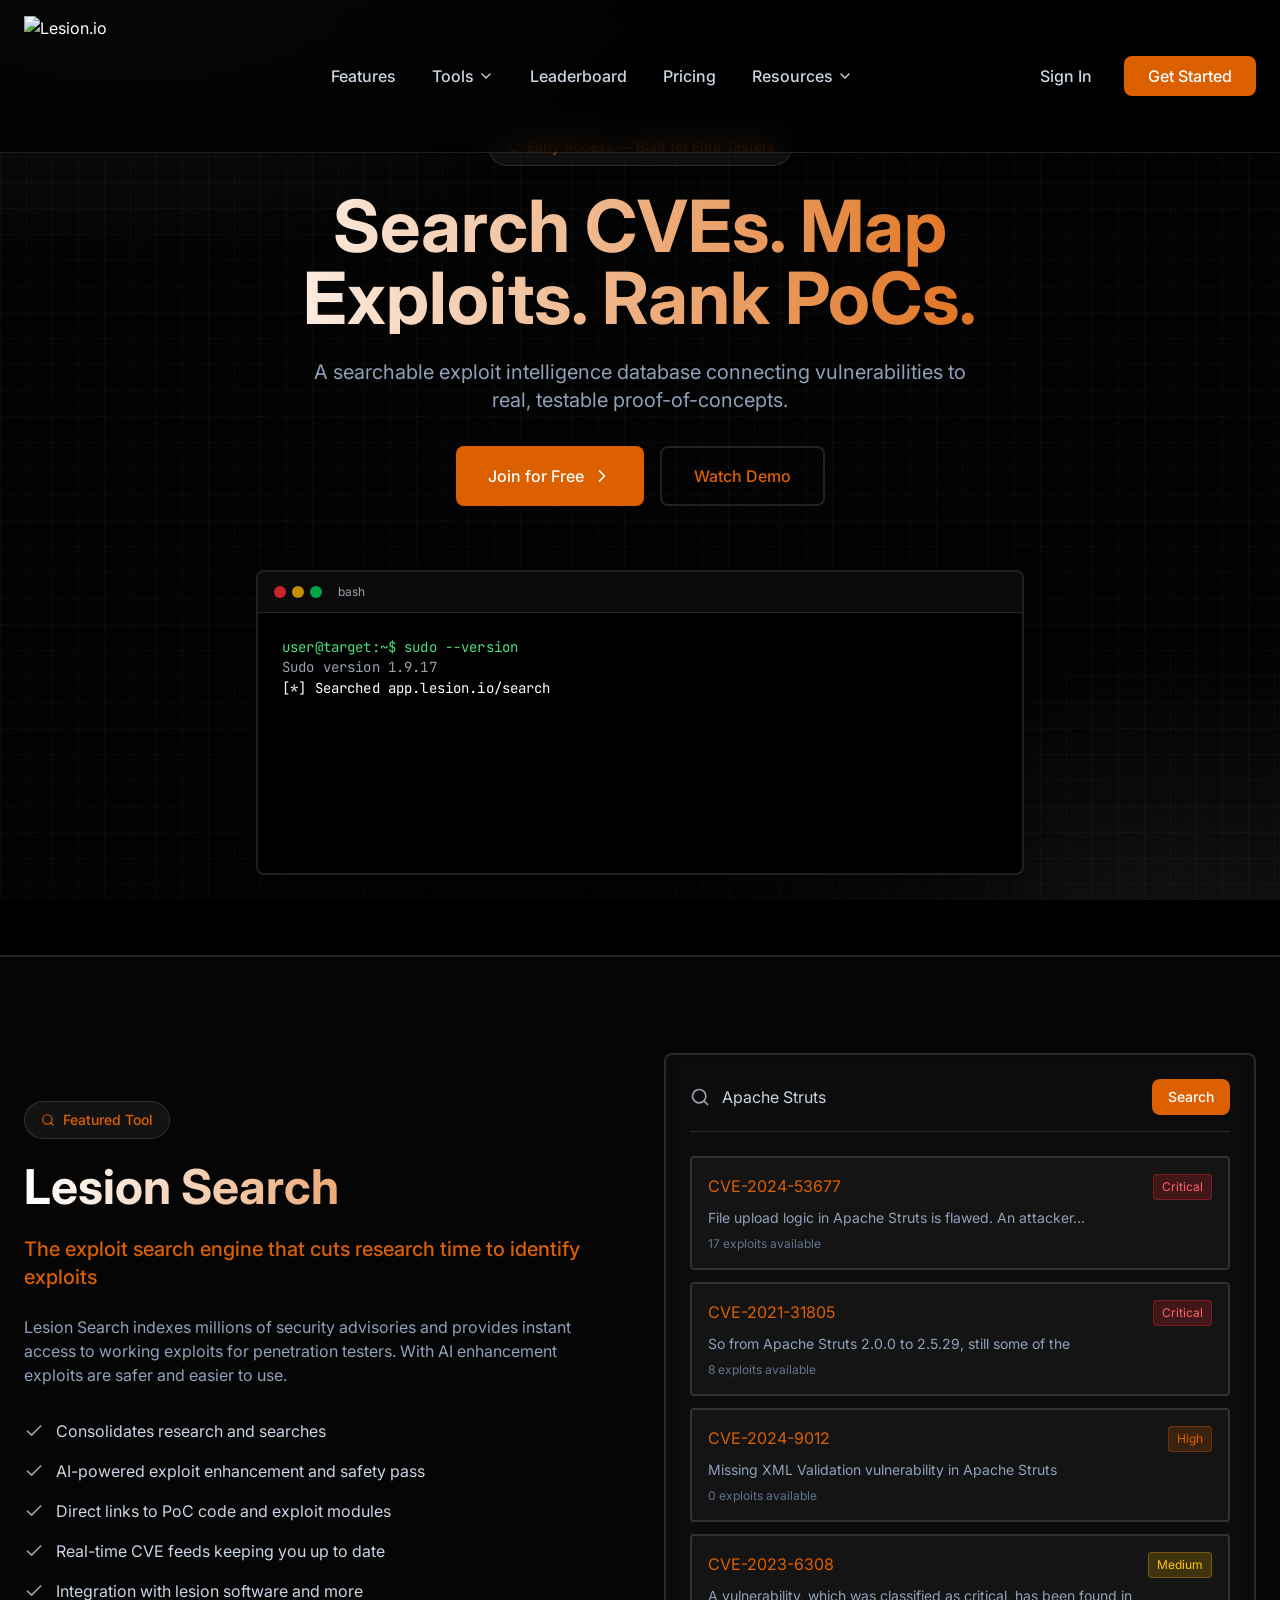
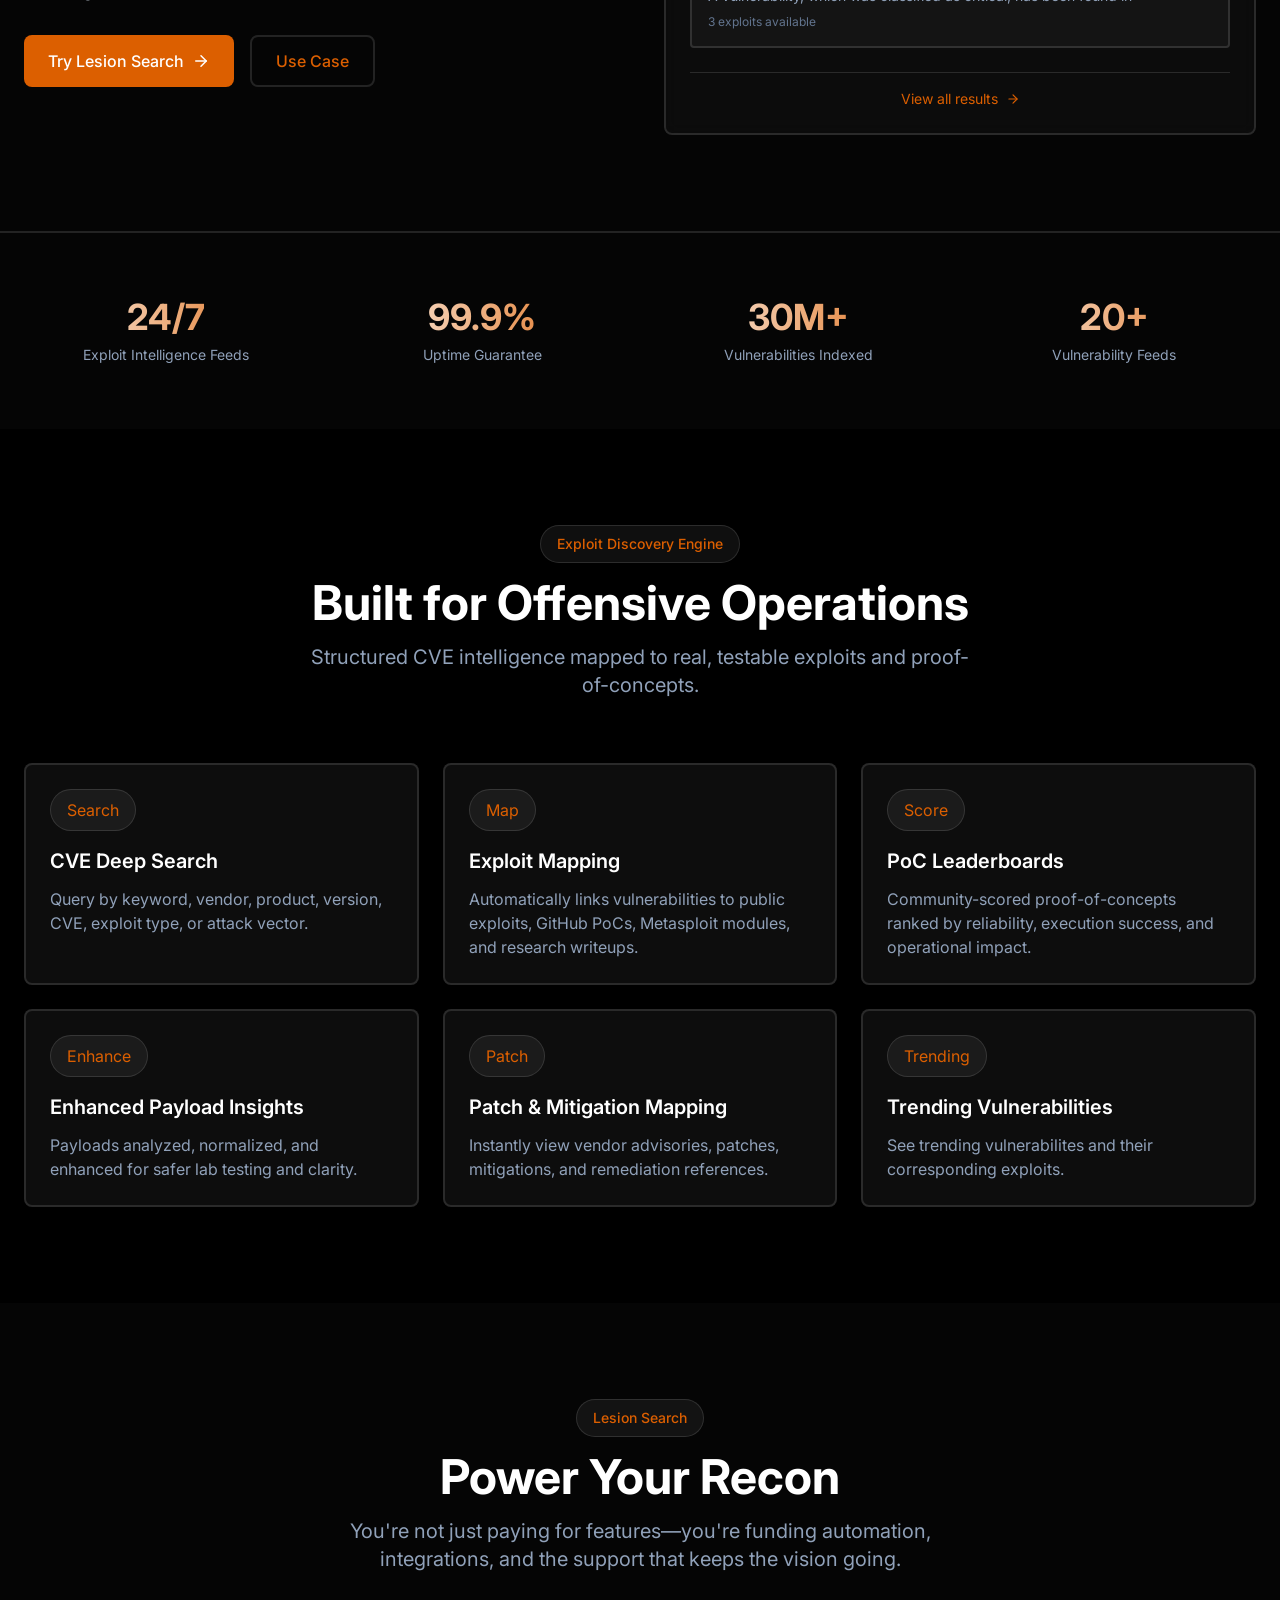
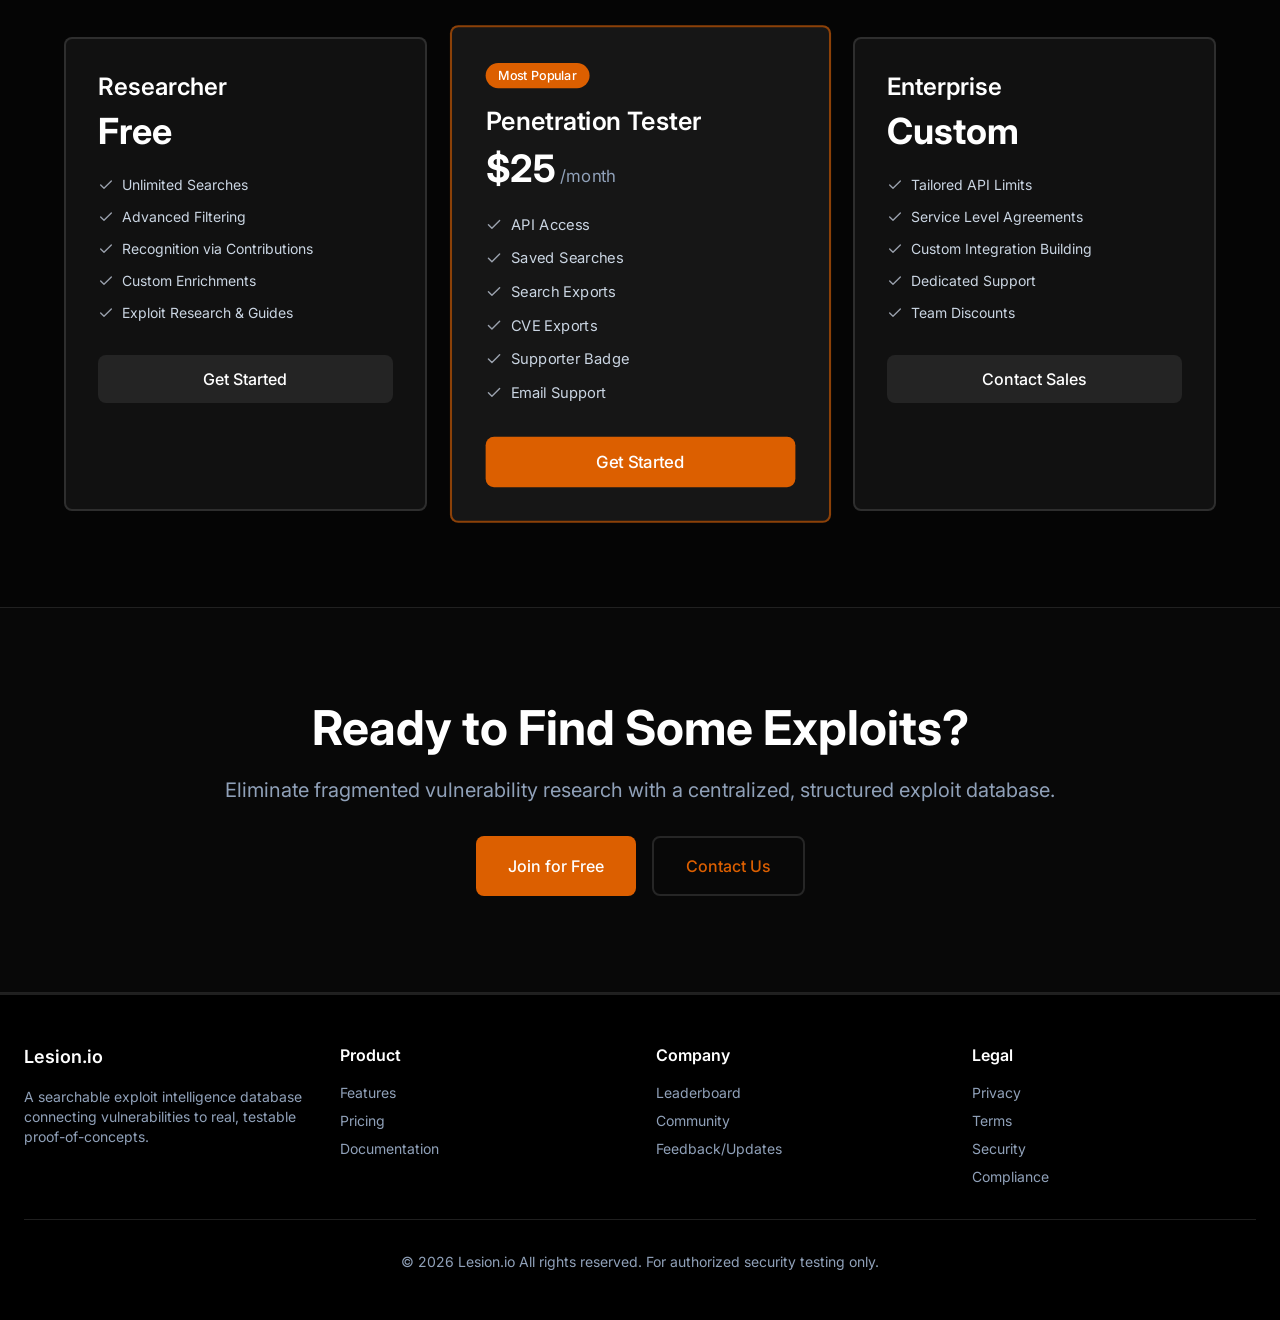
==== commit 2580ec55: "Changes to wording/content" ====
--- a/index.html
+++ b/index.html
@@ -1093,10 +1093,10 @@
             <span class="text-sm font-medium">Lesion Search</span>
           </div>
           <h2 class="text-4xl md:text-5xl mb-4 font-bold">
-            Choose Your Arsenal
+            Power Your Recon
           </h2>
           <p class="text-xl text-slate-400 max-w-2xl mx-auto">
-            We are currently in Early Access. So pricing has not been set in stone yet.
+            You're not just paying for features—you're funding automation, integrations, and the support that keeps the vision going.
           </p>
         </div>
 
@@ -1124,7 +1124,7 @@
                 >
                   <polyline points="20 6 9 17 4 12" />
                 </svg>
-                <span class="text-sm text-slate-300">Single user license</span>
+                <span class="text-sm text-slate-300">Unlimited Searches</span>
               </li>
               <li class="flex items-start gap-2">
                 <svg
@@ -1142,7 +1142,7 @@
                   <polyline points="20 6 9 17 4 12" />
                 </svg>
                 <span class="text-sm text-slate-300"
-                  >Core exploitation searches</span
+                  >Advanced Filtering</span
                 >
               </li>
               <li class="flex items-start gap-2">
@@ -1160,7 +1160,7 @@
                 >
                   <polyline points="20 6 9 17 4 12" />
                 </svg>
-                <span class="text-sm text-slate-300">Email support</span>
+                <span class="text-sm text-slate-300">Recognition via Contributions</span>
               </li>
               <li class="flex items-start gap-2">
                 <svg
@@ -1177,7 +1177,7 @@
                 >
                   <polyline points="20 6 9 17 4 12" />
                 </svg>
-                <span class="text-sm text-slate-300">Weekly updates</span>
+                <span class="text-sm text-slate-300">Custom Enrichments</span>
               </li>
               <li class="flex items-start gap-2">
                 <svg
@@ -1194,7 +1194,7 @@
                 >
                   <polyline points="20 6 9 17 4 12" />
                 </svg>
-                <span class="text-sm text-slate-300">Search filters</span>
+                <span class="text-sm text-slate-300">Exploit Research & Guides</span>
               </li>
             </ul>
             <button
@@ -1215,7 +1215,7 @@
             </div>
             <h3 class="text-2xl mb-2 font-semibold">Penetration Tester</h3>
             <div class="mb-6">
-              <span class="text-4xl font-bold">Free</span>
+              <span class="text-4xl font-bold">$25</span>
               <span class="text-slate-400">/month</span>
             </div>
             <ul class="space-y-3 mb-8">
@@ -1235,7 +1235,7 @@
                   <polyline points="20 6 9 17 4 12" />
                 </svg>
                 <span class="text-sm text-slate-300"
-                  >Coming soon...</span
+                  >API Access</span
                 >
               </li>
               <li class="flex items-start gap-2">
@@ -1254,7 +1254,7 @@
                   <polyline points="20 6 9 17 4 12" />
                 </svg>
                 <span class="text-sm text-slate-300"
-                  >Coming soon...</span
+                  >Saved Searches</span
                 >
               </li>
               <li class="flex items-start gap-2">
@@ -1272,7 +1272,7 @@
                 >
                   <polyline points="20 6 9 17 4 12" />
                 </svg>
-                <span class="text-sm text-slate-300">Coming soon...</span>
+                <span class="text-sm text-slate-300">Search Exports</span>
               </li>
               <li class="flex items-start gap-2">
                 <svg
@@ -1289,7 +1289,7 @@
                 >
                   <polyline points="20 6 9 17 4 12" />
                 </svg>
-                <span class="text-sm text-slate-300">Coming soon...</span>
+                <span class="text-sm text-slate-300">CVE Exports</span>
               </li>
               <li class="flex items-start gap-2">
                 <svg
@@ -1306,7 +1306,7 @@
                 >
                   <polyline points="20 6 9 17 4 12" />
                 </svg>
-                <span class="text-sm text-slate-300">Coming soon...</span>
+                <span class="text-sm text-slate-300">Supporter Badge</span>
               </li>
               <li class="flex items-start gap-2">
                 <svg
@@ -1323,26 +1323,7 @@
                 >
                   <polyline points="20 6 9 17 4 12" />
                 </svg>
-                <span class="text-sm text-slate-300">Coming soon...</span>
-              </li>
-              <li class="flex items-start gap-2">
-                <svg
-                  xmlns="http://www.w3.org/2000/svg"
-                  width="16"
-                  height="16"
-                  viewBox="0 0 24 24"
-                  fill="none"
-                  stroke="#9aa1ad"
-                  stroke-width="2"
-                  stroke-linecap="round"
-                  stroke-linejoin="round"
-                  class="mt-0.5 flex-shrink-0"
-                >
-                  <polyline points="20 6 9 17 4 12" />
-                </svg>
-                <span class="text-sm text-slate-300"
-                  >Coming soon...</span
-                >
+                <span class="text-sm text-slate-300">Email Support</span>
               </li>
             </ul>
             <button
@@ -1355,7 +1336,7 @@
           <div
             class="p-8 bg-[rgba(255,255,255,0.05)] border-2 border-[rgba(255,255,255,0.12)] rounded-lg"
           >
-            <h3 class="text-2xl mb-2 font-semibold">Team</h3>
+            <h3 class="text-2xl mb-2 font-semibold">Enterprise</h3>
             <div class="mb-6">
               <span class="text-4xl font-bold">Custom</span>
             </div>
@@ -1376,7 +1357,7 @@
                   <polyline points="20 6 9 17 4 12" />
                 </svg>
                 <span class="text-sm text-slate-300"
-                  >Coming soon...</span
+                  >Tailored API Limits</span
                 >
               </li>
               <li class="flex items-start gap-2">
@@ -1394,7 +1375,7 @@
                 >
                   <polyline points="20 6 9 17 4 12" />
                 </svg>
-                <span class="text-sm text-slate-300">Coming soon...</span>
+                <span class="text-sm text-slate-300">Service Level Agreements</span>
               </li>
               <li class="flex items-start gap-2">
                 <svg
@@ -1411,7 +1392,7 @@
                 >
                   <polyline points="20 6 9 17 4 12" />
                 </svg>
-                <span class="text-sm text-slate-300">Coming soon...</span>
+                <span class="text-sm text-slate-300">Custom Integration Building</span>
               </li>
               <li class="flex items-start gap-2">
                 <svg
@@ -1429,7 +1410,7 @@
                   <polyline points="20 6 9 17 4 12" />
                 </svg>
                 <span class="text-sm text-slate-300"
-                  >Coming soon...</span
+                  >Dedicated Support</span
                 >
               </li>
               <li class="flex items-start gap-2">
@@ -1447,45 +1428,7 @@
                 >
                   <polyline points="20 6 9 17 4 12" />
                 </svg>
-                <span class="text-sm text-slate-300">Coming soon...</span>
-              </li>
-              <li class="flex items-start gap-2">
-                <svg
-                  xmlns="http://www.w3.org/2000/svg"
-                  width="16"
-                  height="16"
-                  viewBox="0 0 24 24"
-                  fill="none"
-                  stroke="#9aa1ad"
-                  stroke-width="2"
-                  stroke-linecap="round"
-                  stroke-linejoin="round"
-                  class="mt-0.5 flex-shrink-0"
-                >
-                  <polyline points="20 6 9 17 4 12" />
-                </svg>
-                <span class="text-sm text-slate-300"
-                  >Coming soon...</span
-                >
-              </li>
-              <li class="flex items-start gap-2">
-                <svg
-                  xmlns="http://www.w3.org/2000/svg"
-                  width="16"
-                  height="16"
-                  viewBox="0 0 24 24"
-                  fill="none"
-                  stroke="#9aa1ad"
-                  stroke-width="2"
-                  stroke-linecap="round"
-                  stroke-linejoin="round"
-                  class="mt-0.5 flex-shrink-0"
-                >
-                  <polyline points="20 6 9 17 4 12" />
-                </svg>
-                <span class="text-sm text-slate-300"
-                  >Coming soon...</span
-                >
+                <span class="text-sm text-slate-300">Team Discounts</span>
               </li>
             </ul>
             <button
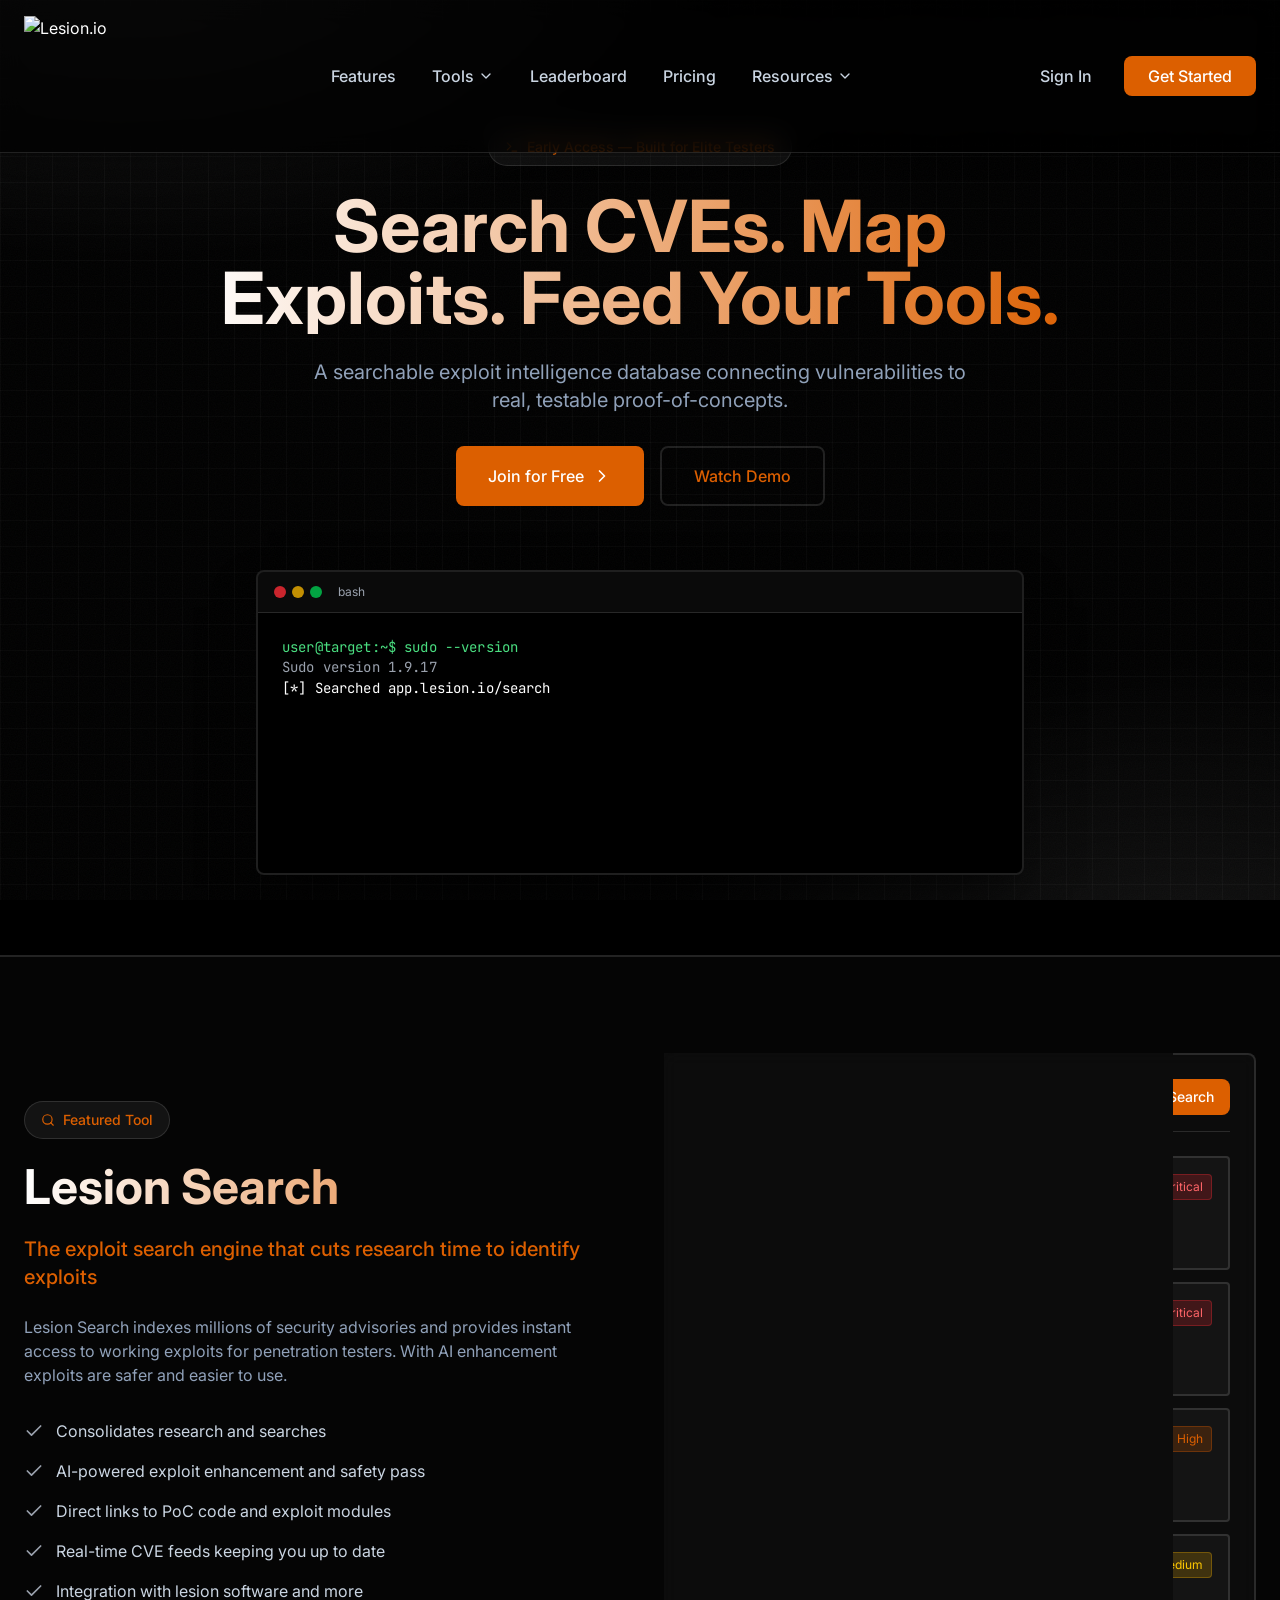
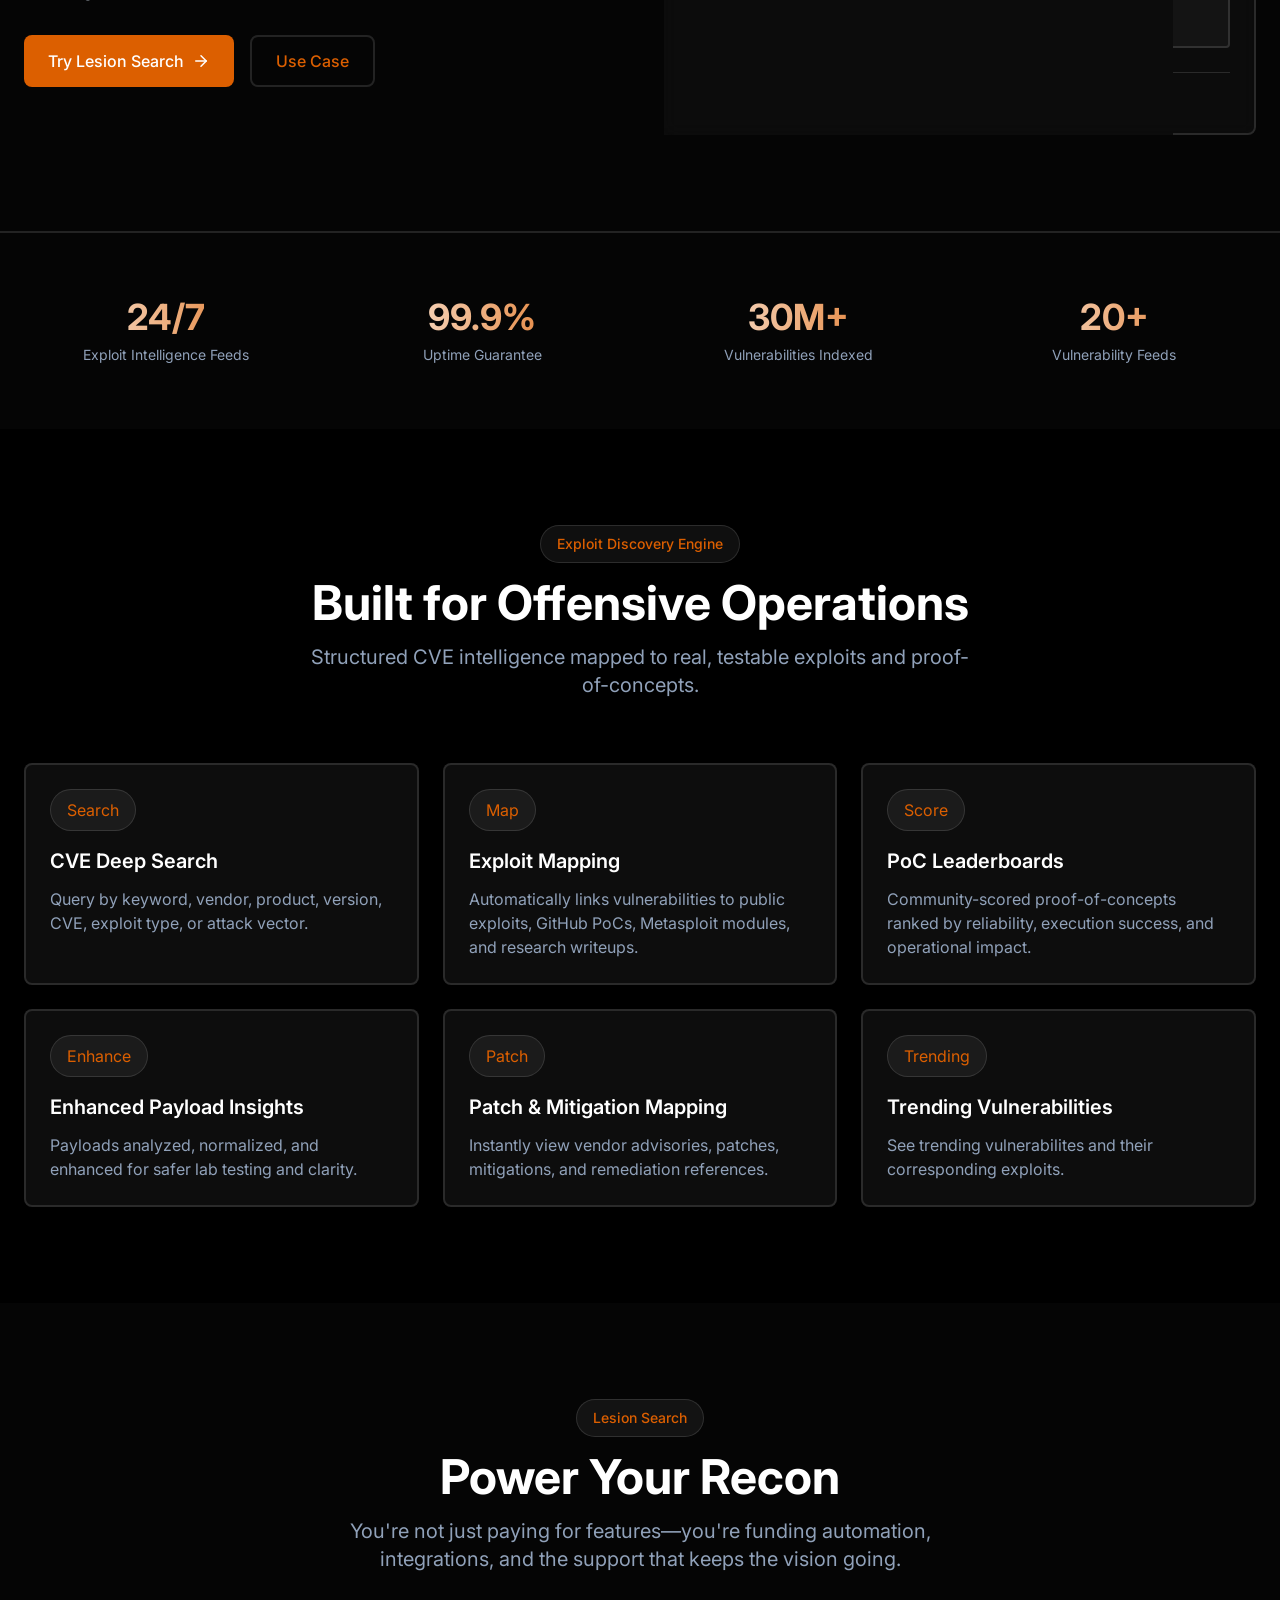
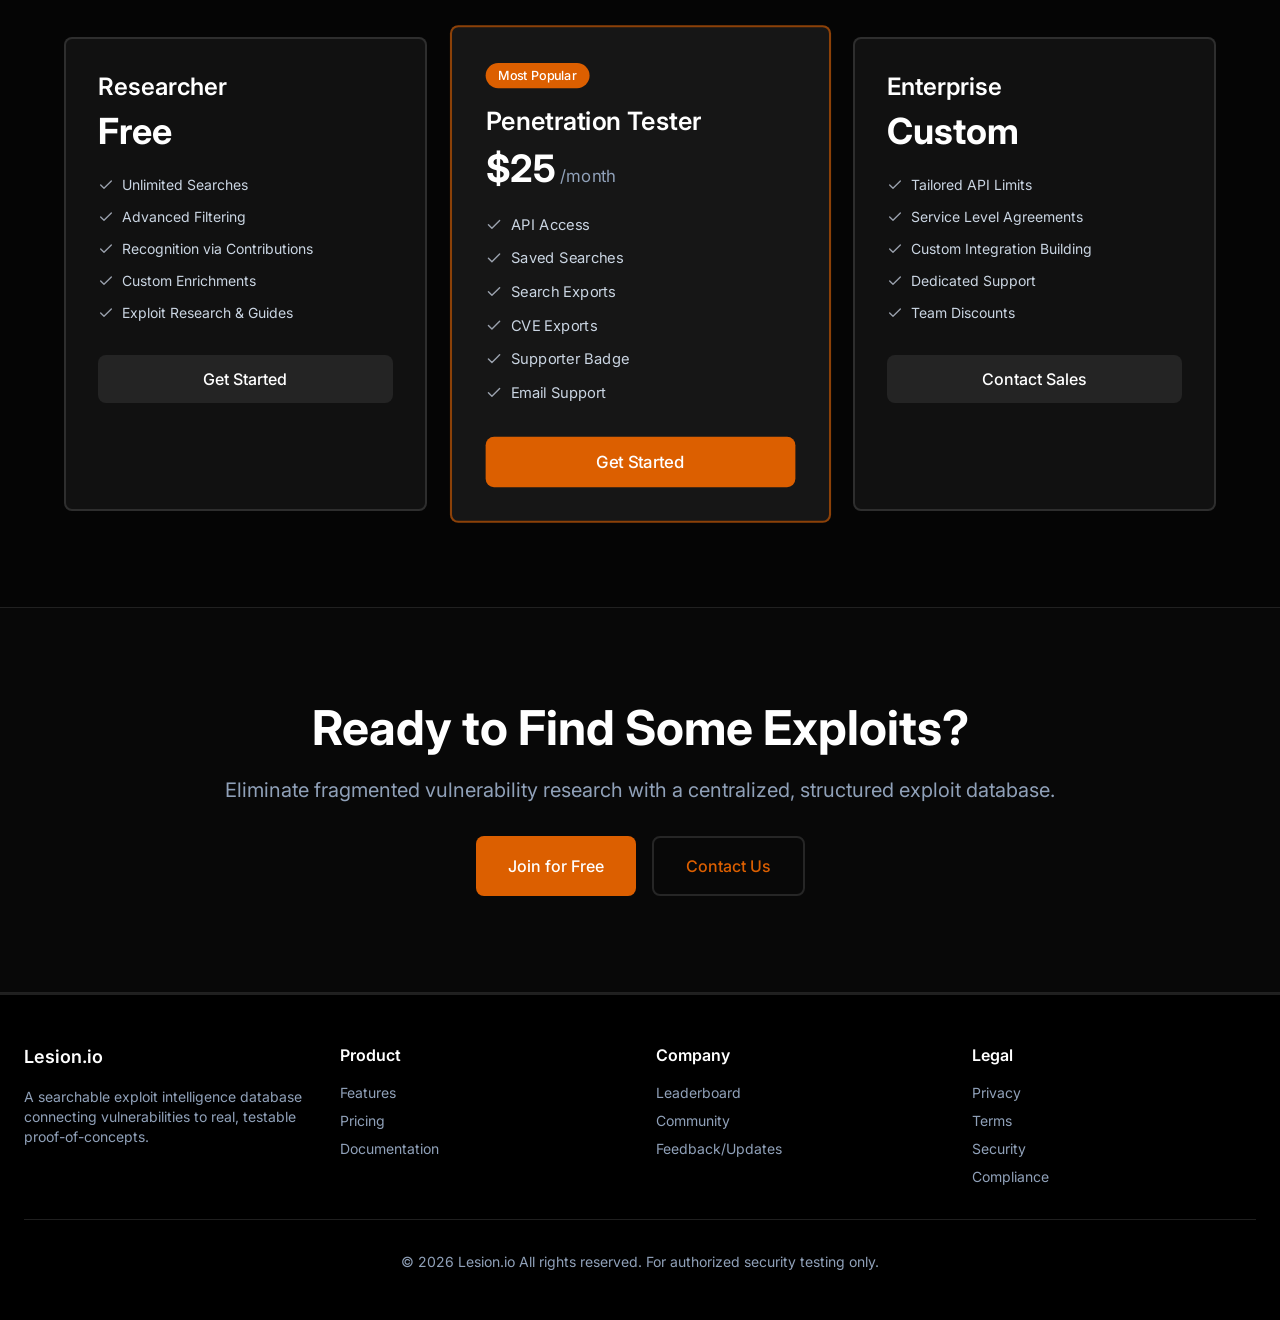
==== commit 443d90d5: "Hero wording change" ====
--- a/index.html
+++ b/index.html
@@ -491,7 +491,7 @@
           </div>
 
           <h1 class="text-5xl md:text-7xl mb-6 font-bold gradient-text">
-            Search CVEs. Map Exploits. Rank PoCs.
+            Search CVEs. Map Exploits. Feed Your Tools.
           </h1>
 
           <p class="text-xl text-slate-400 mb-8 max-w-2xl mx-auto">
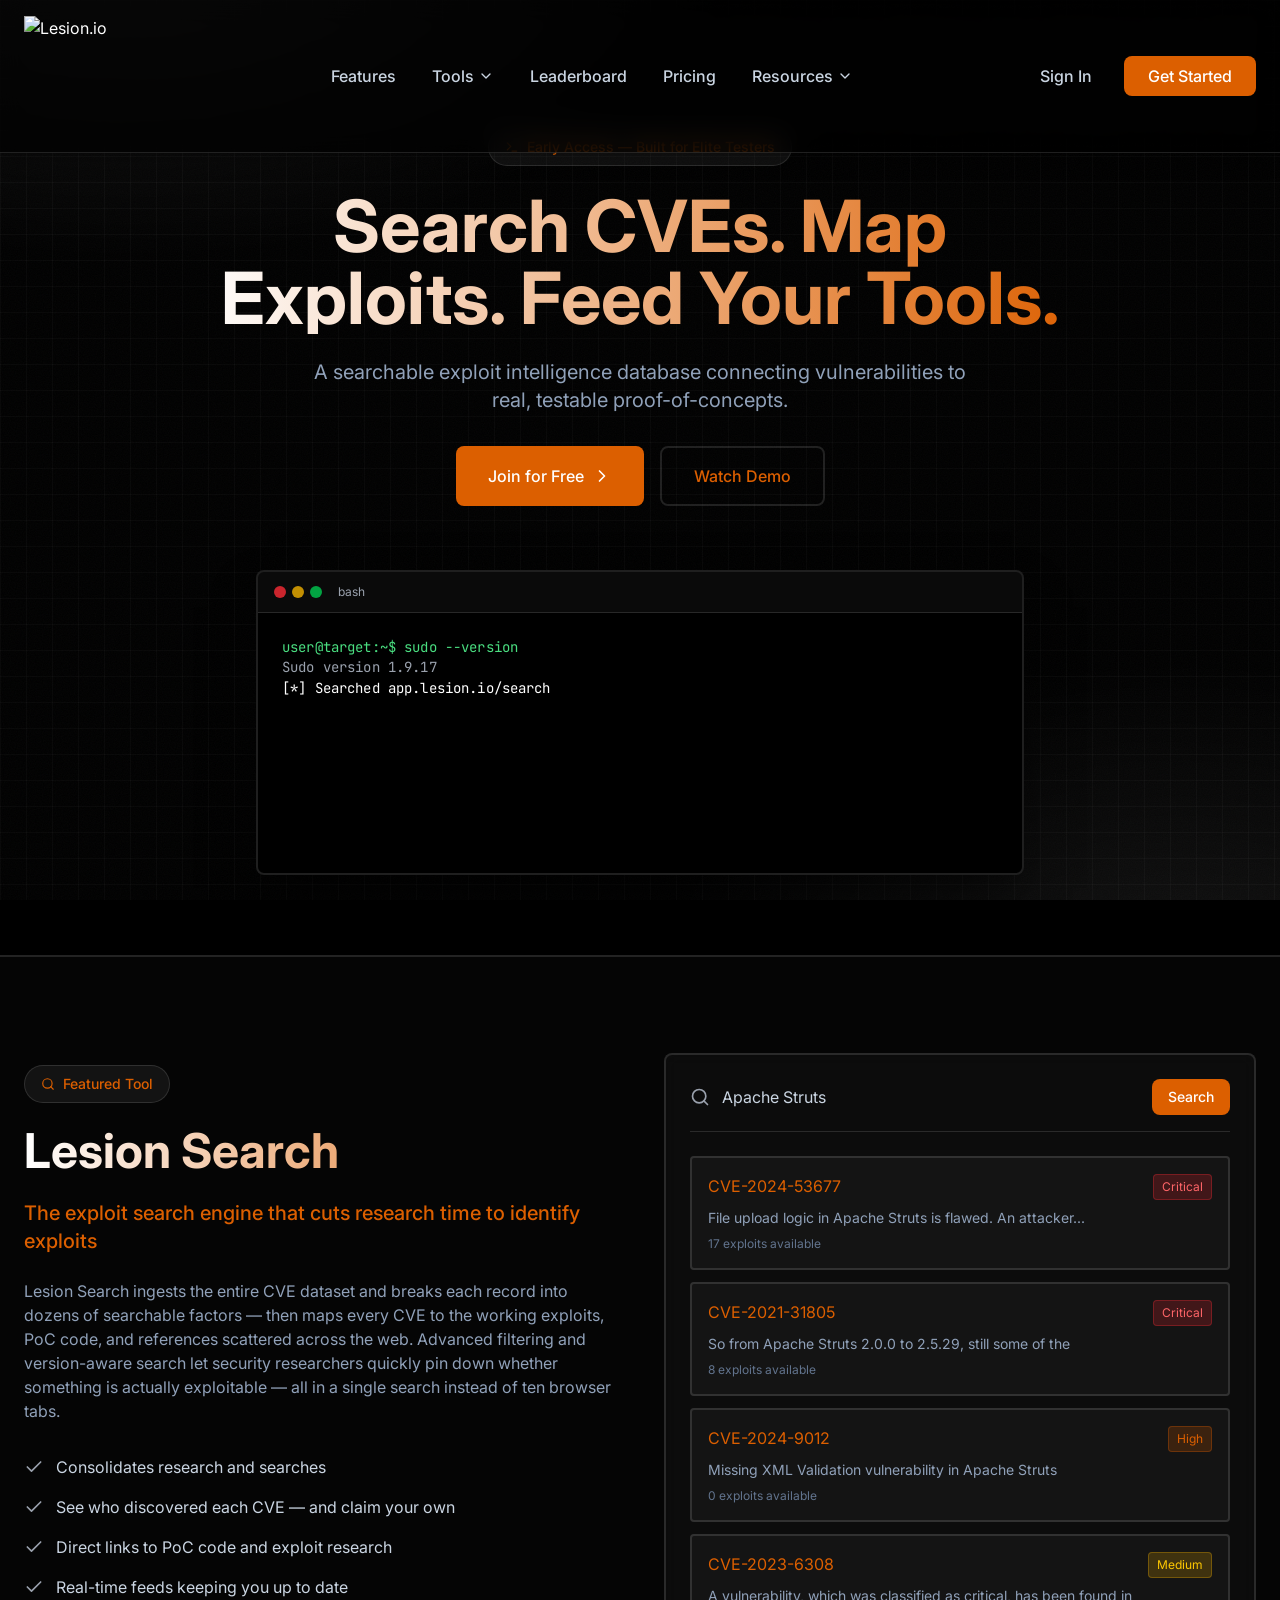
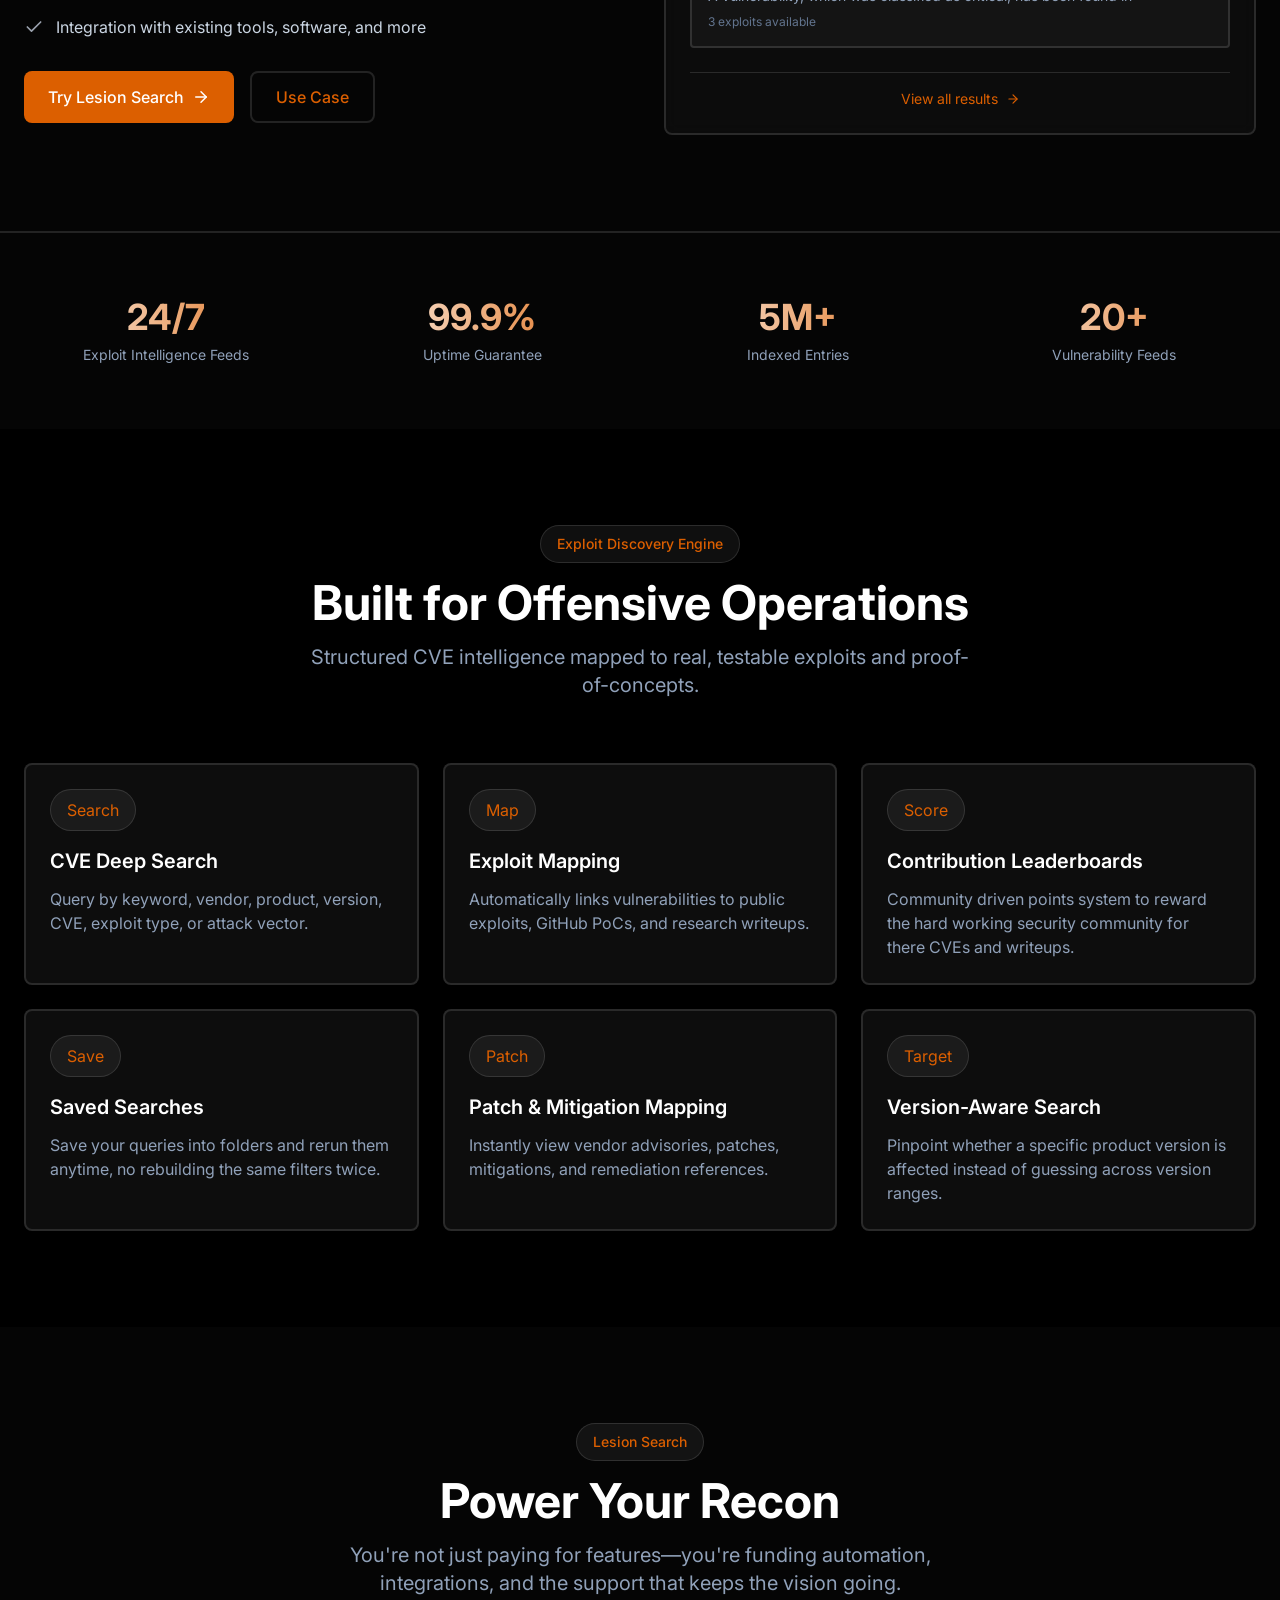
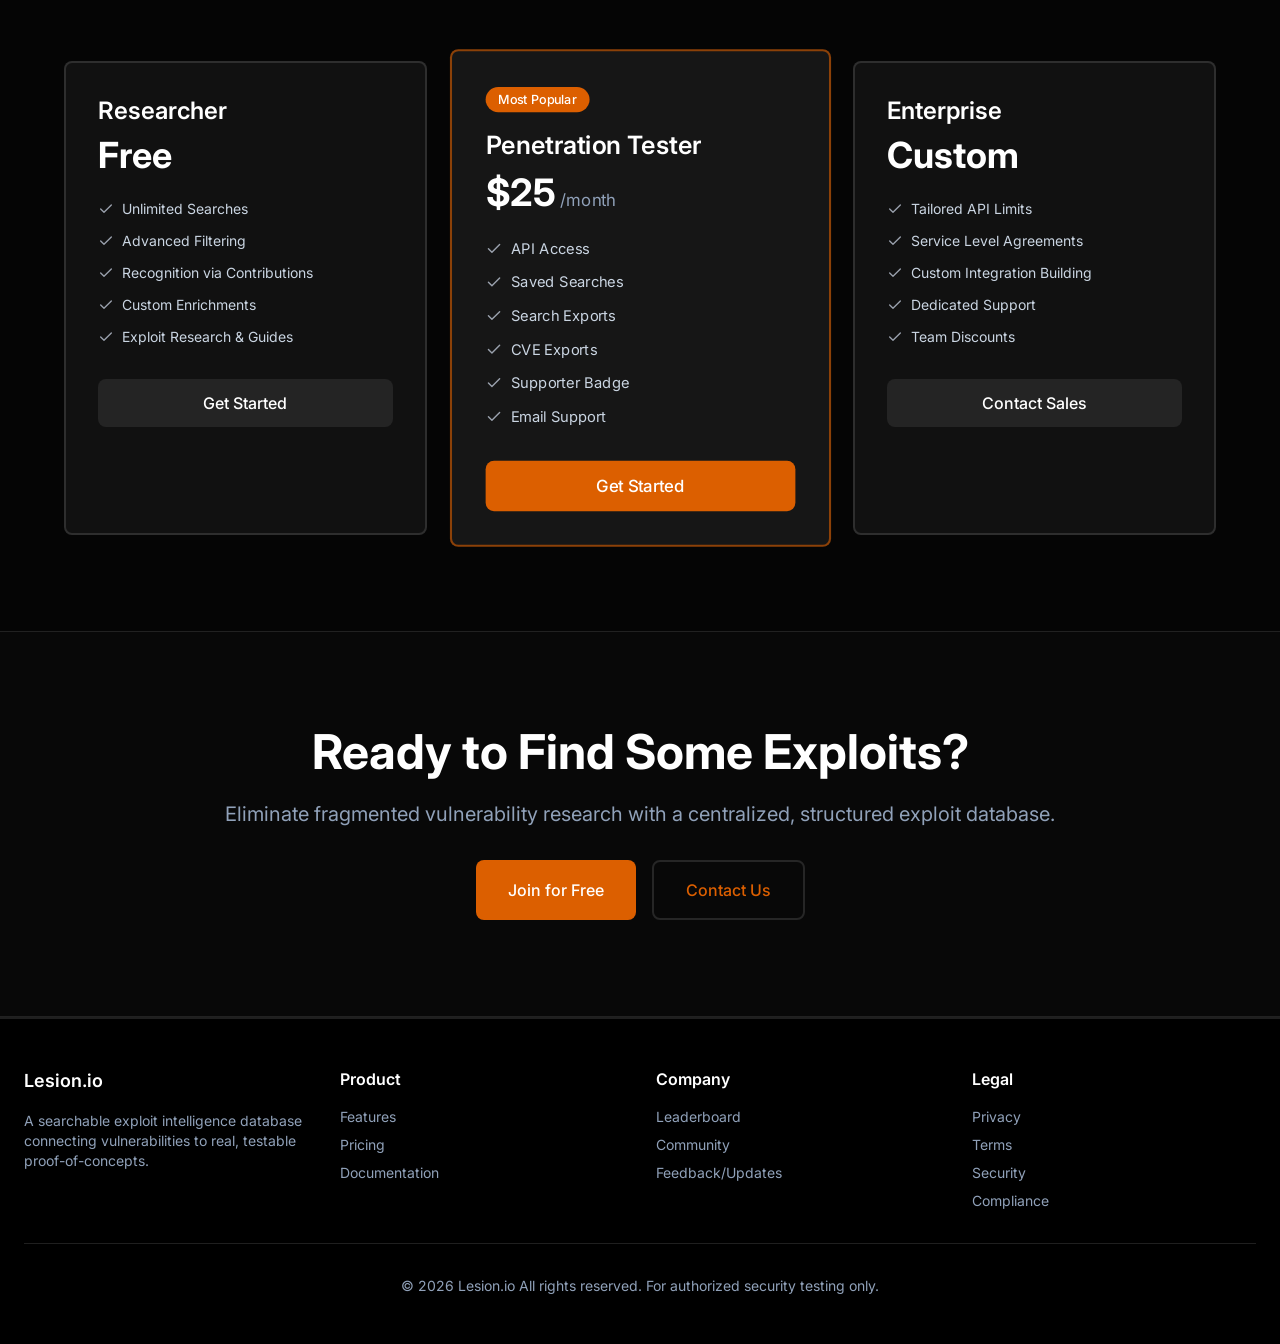
==== commit 86bd1dba: "Fine tuning the wording" ====
--- a/index.html
+++ b/index.html
@@ -693,9 +693,7 @@
             </p>
 
             <p class="text-slate-400 mb-8">
-              Lesion Search indexes millions of security advisories and provides
-              instant access to working exploits for penetration testers. With
-              AI enhancement exploits are safer and easier to use.
+              Lesion Search ingests the entire CVE dataset and breaks each record into dozens of searchable factors — then maps every CVE to the working exploits, PoC code, and references scattered across the web. Advanced filtering and version-aware search let security researchers quickly pin down whether something is actually exploitable — all in a single search instead of ten browser tabs.
             </p>
 
             <ul class="space-y-4 mb-8">
@@ -734,7 +732,7 @@
                   <polyline points="20 6 9 17 4 12" />
                 </svg>
                 <span class="text-slate-300"
-                  >AI-powered exploit enhancement and safety pass</span
+                  >See who discovered each CVE — and claim your own</span
                 >
               </li>
               <li class="flex items-start gap-3">
@@ -753,7 +751,7 @@
                   <polyline points="20 6 9 17 4 12" />
                 </svg>
                 <span class="text-slate-300"
-                  >Direct links to PoC code and exploit modules</span
+                  >Direct links to PoC code and exploit research</span
                 >
               </li>
               <li class="flex items-start gap-3">
@@ -772,7 +770,7 @@
                   <polyline points="20 6 9 17 4 12" />
                 </svg>
                 <span class="text-slate-300"
-                  >Real-time CVE feeds keeping you up to date</span
+                  >Real-time feeds keeping you up to date</span
                 >
               </li>
               <li class="flex items-start gap-3">
@@ -791,7 +789,7 @@
                   <polyline points="20 6 9 17 4 12" />
                 </svg>
                 <span class="text-slate-300"
-                  >Integration with lesion software and more</span
+                  >Integration with existing tools, software, and more</span
                 >
               </li>
             </ul>
@@ -989,9 +987,9 @@
         </div>
         <div class="text-center">
           <div class="text-3xl md:text-4xl gradient-text mb-2 font-bold">
-            30M+
-          </div>
-          <div class="text-sm text-slate-400">Vulnerabilities Indexed</div>
+            5M+
+          </div>
+          <div class="text-sm text-slate-400">Indexed Entries</div>
         </div>
         <div class="text-center">
           <div class="text-3xl md:text-4xl gradient-text mb-2 font-bold">
@@ -1036,7 +1034,7 @@
             <span class="inline-flex items-center gap-2 px-4 py-2 rounded-full bg-[rgba(255,255,255,0.06)] text-[#dc5f00] border border-[rgba(255,255,255,0.12)] mb-4">Map</span>
             <h3 class="text-xl mb-3 font-semibold">Exploit Mapping</h3>
             <p class="text-slate-400">
-              Automatically links vulnerabilities to public exploits, GitHub PoCs, Metasploit modules, and research writeups.
+              Automatically links vulnerabilities to public exploits, GitHub PoCs, and research writeups.
             </p>
           </div>
 
@@ -1044,19 +1042,19 @@
             class="bg-[rgba(255,255,255,0.05)] border-2 border-[rgba(255,255,255,0.12)] p-6 rounded-lg hover:border-[rgba(255,255,255,0.24)] transition-all group"
           >
             <span class="inline-flex items-center gap-2 px-4 py-2 rounded-full bg-[rgba(255,255,255,0.06)] text-[#dc5f00] border border-[rgba(255,255,255,0.12)] mb-4">Score</span>
-            <h3 class="text-xl mb-3 font-semibold">PoC Leaderboards</h3>
+            <h3 class="text-xl mb-3 font-semibold">Contribution Leaderboards</h3>
             <p class="text-slate-400">
-              Community-scored proof-of-concepts ranked by reliability, execution success, and operational impact.
+              Community driven points system to reward the hard working security community for there CVEs and writeups. 
             </p>
           </div>
 
           <div
             class="bg-[rgba(255,255,255,0.05)] border-2 border-[rgba(255,255,255,0.12)] p-6 rounded-lg hover:border-[rgba(255,255,255,0.24)] transition-all group"
           >
-            <span class="inline-flex items-center gap-2 px-4 py-2 rounded-full bg-[rgba(255,255,255,0.06)] text-[#dc5f00] border border-[rgba(255,255,255,0.12)] mb-4">Enhance</span>
-            <h3 class="text-xl mb-3 font-semibold">Enhanced Payload Insights</h3>
+            <span class="inline-flex items-center gap-2 px-4 py-2 rounded-full bg-[rgba(255,255,255,0.06)] text-[#dc5f00] border border-[rgba(255,255,255,0.12)] mb-4">Save</span>
+            <h3 class="text-xl mb-3 font-semibold">Saved Searches</h3>
             <p class="text-slate-400">
-              Payloads analyzed, normalized, and enhanced for safer lab testing and clarity.            
+              Save your queries into folders and rerun them anytime, no rebuilding the same filters twice.           
             </p>
           </div>
 
@@ -1073,10 +1071,10 @@
           <div
             class="bg-[rgba(255,255,255,0.05)] border-2 border-[rgba(255,255,255,0.12)] p-6 rounded-lg hover:border-[rgba(255,255,255,0.24)] transition-all group"
           >
-            <span class="inline-flex items-center gap-2 px-4 py-2 rounded-full bg-[rgba(255,255,255,0.06)] text-[#dc5f00] border border-[rgba(255,255,255,0.12)] mb-4">Trending</span>
-            <h3 class="text-xl mb-3 font-semibold">Trending Vulnerabilities</h3>
+            <span class="inline-flex items-center gap-2 px-4 py-2 rounded-full bg-[rgba(255,255,255,0.06)] text-[#dc5f00] border border-[rgba(255,255,255,0.12)] mb-4">Target</span>
+            <h3 class="text-xl mb-3 font-semibold">Version-Aware Search</h3>
             <p class="text-slate-400">
-              See trending vulnerabilites and their corresponding exploits. 
+              Pinpoint whether a specific product version is affected instead of guessing across version ranges. 
             </p>
           </div>
         </div>
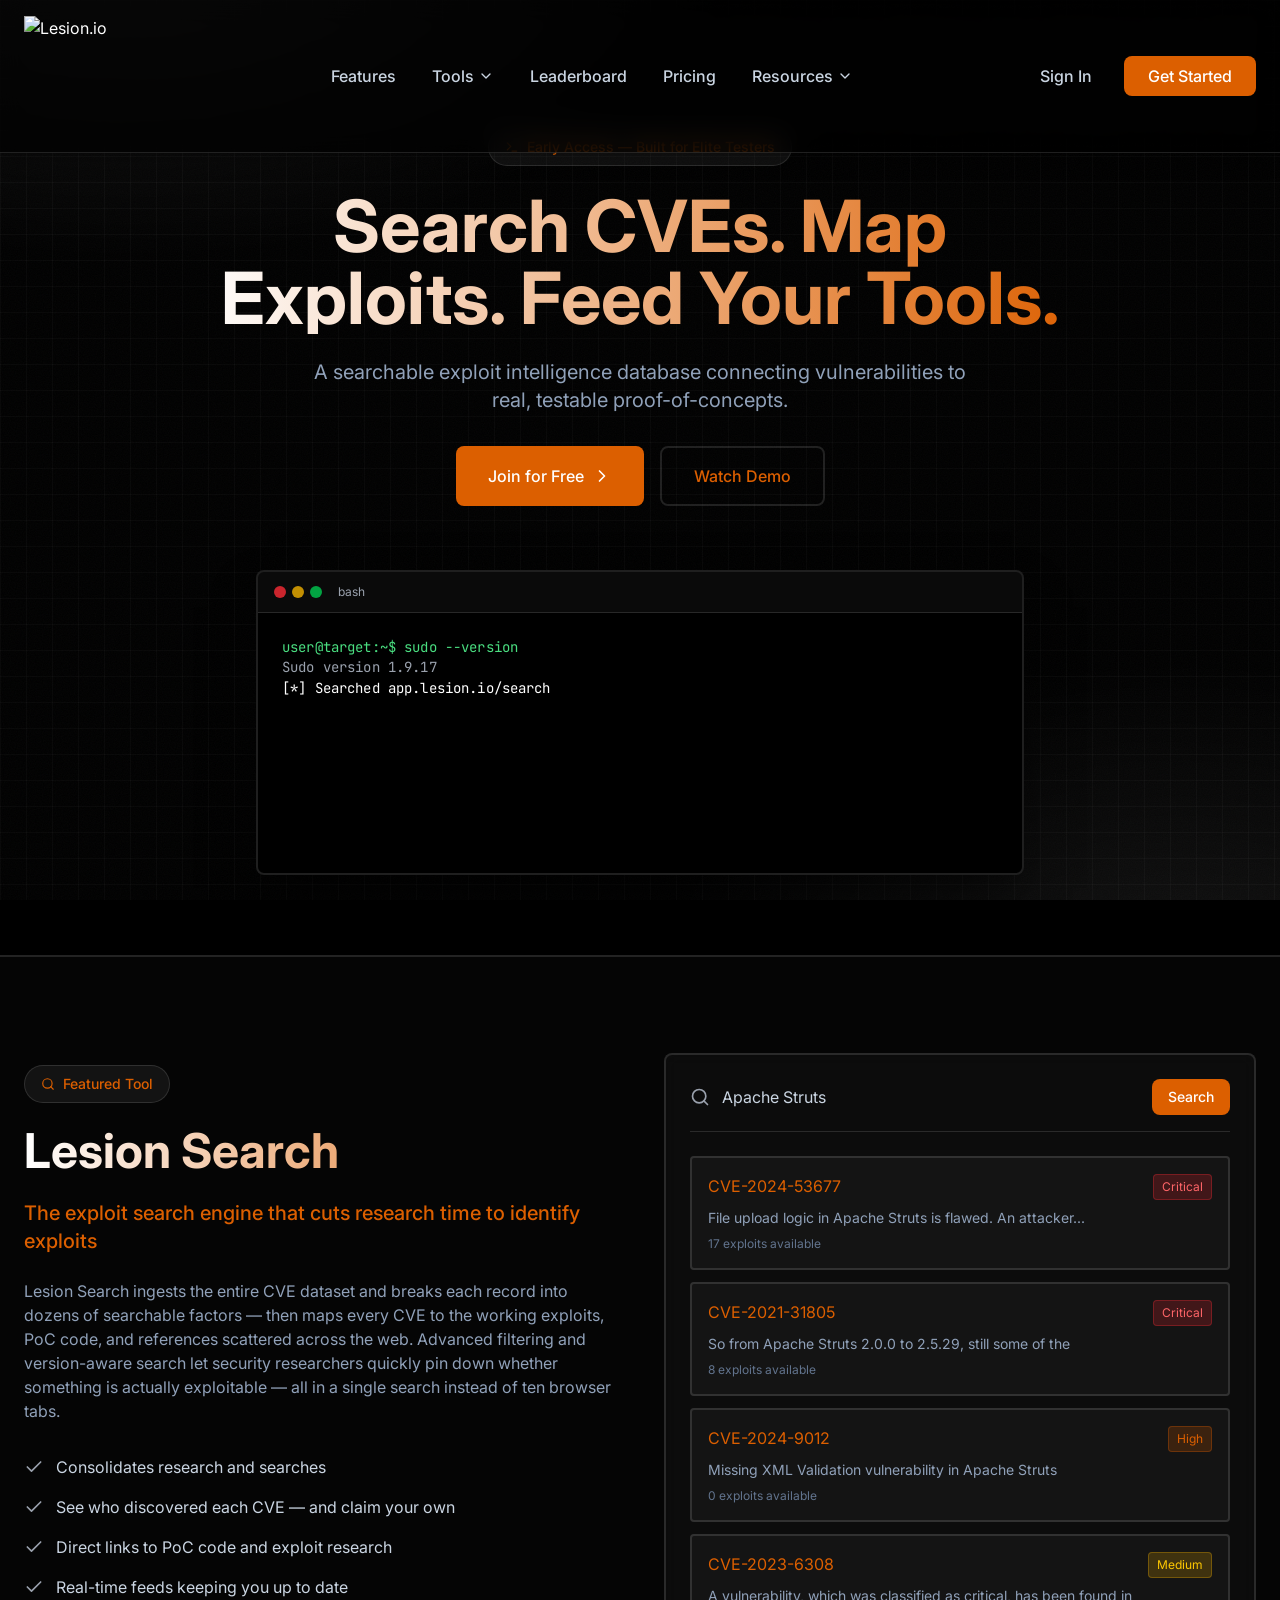
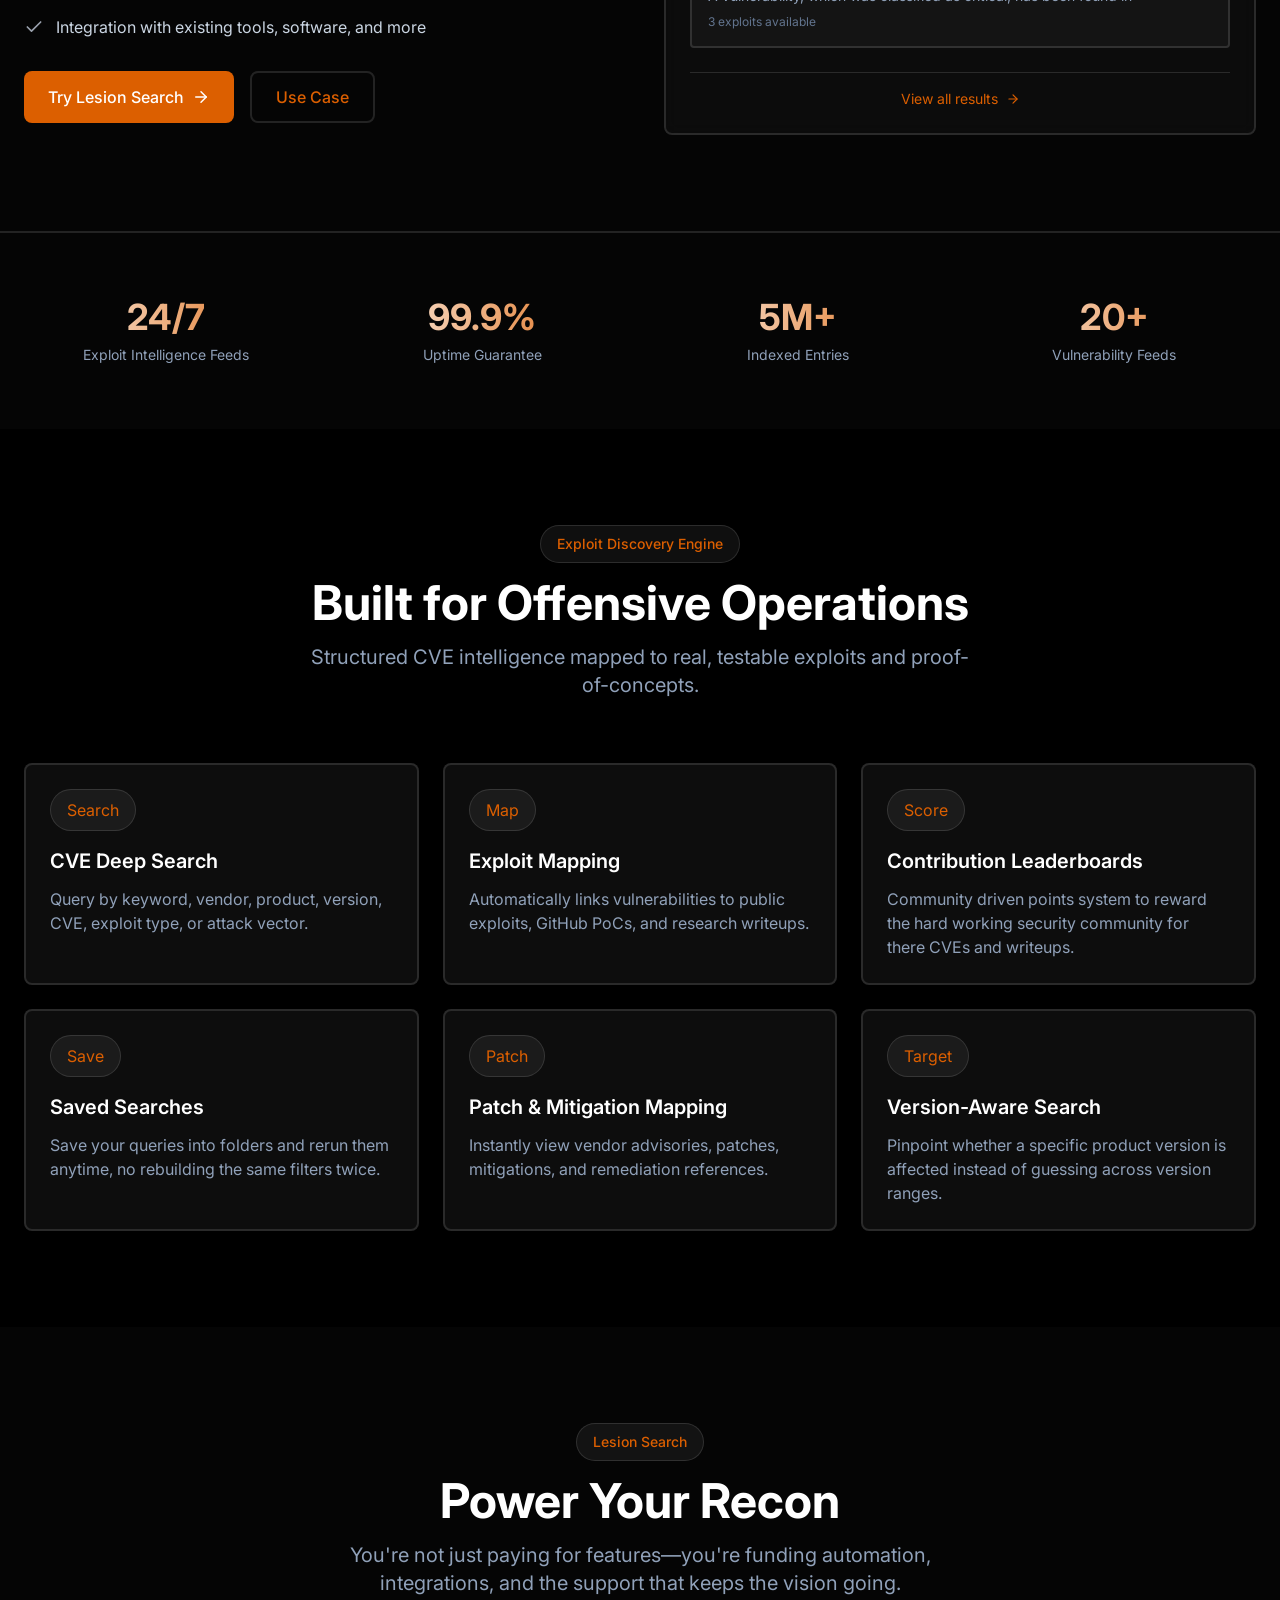
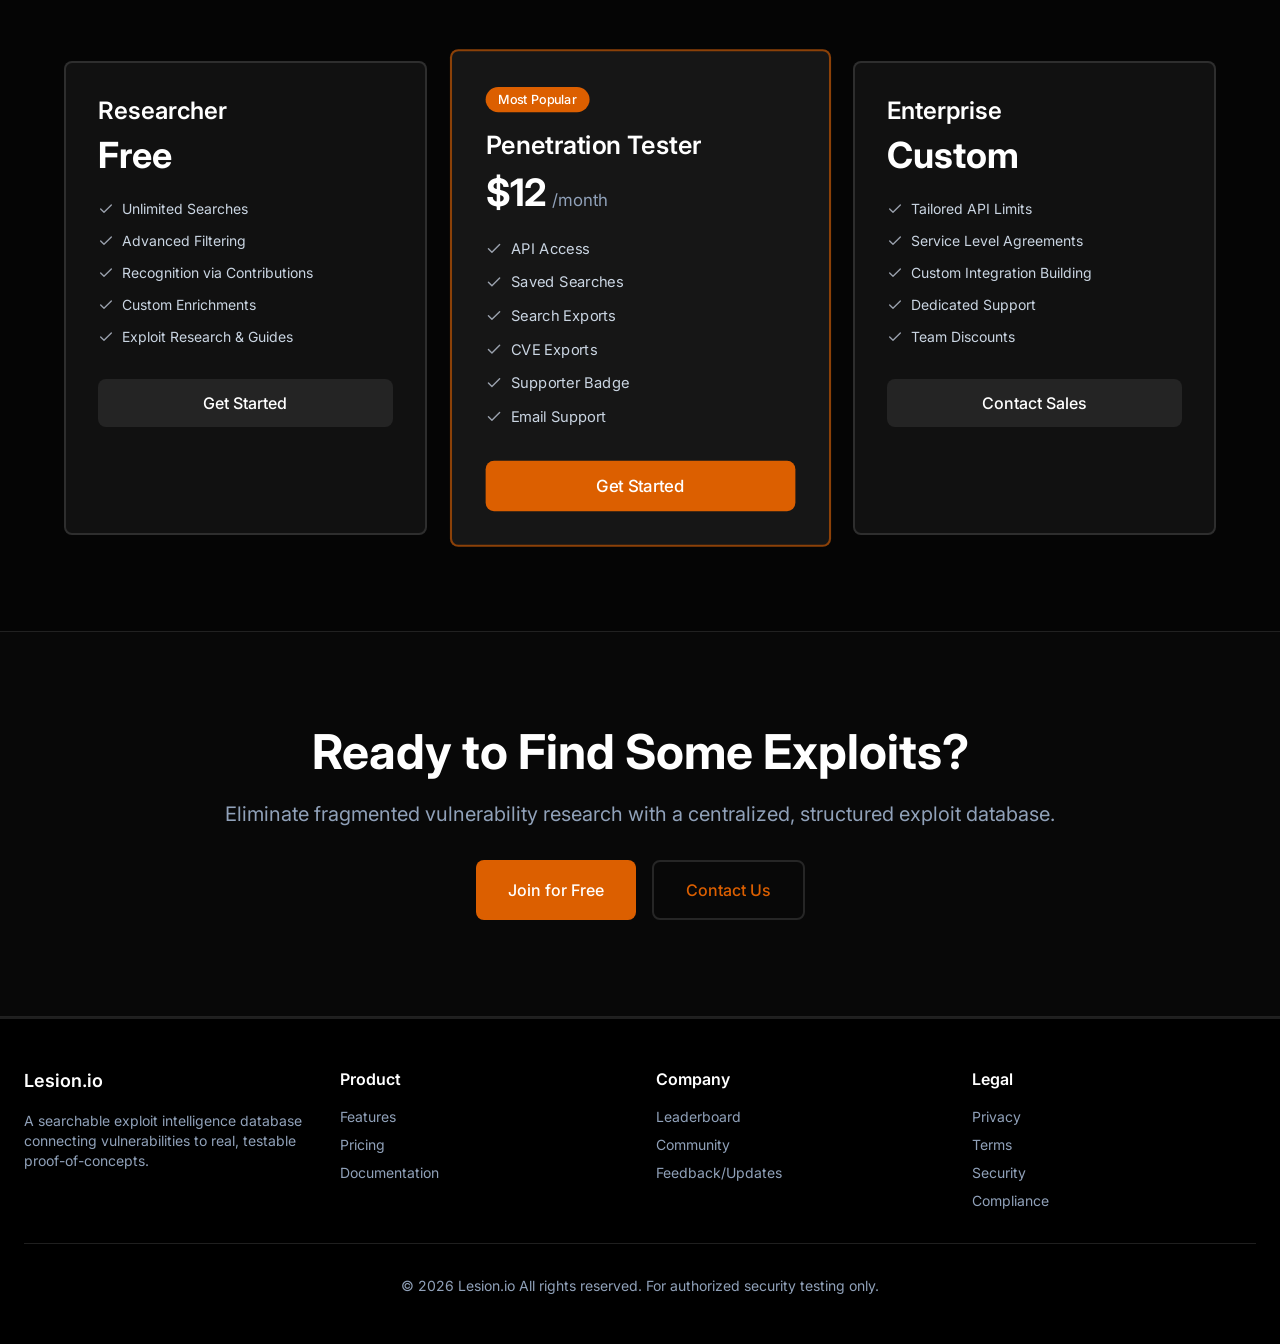
==== commit a5290896: "Minor updates" ====
--- a/index.html
+++ b/index.html
@@ -1213,7 +1213,7 @@
             </div>
             <h3 class="text-2xl mb-2 font-semibold">Penetration Tester</h3>
             <div class="mb-6">
-              <span class="text-4xl font-bold">$25</span>
+              <span class="text-4xl font-bold">$12</span>
               <span class="text-slate-400">/month</span>
             </div>
             <ul class="space-y-3 mb-8">
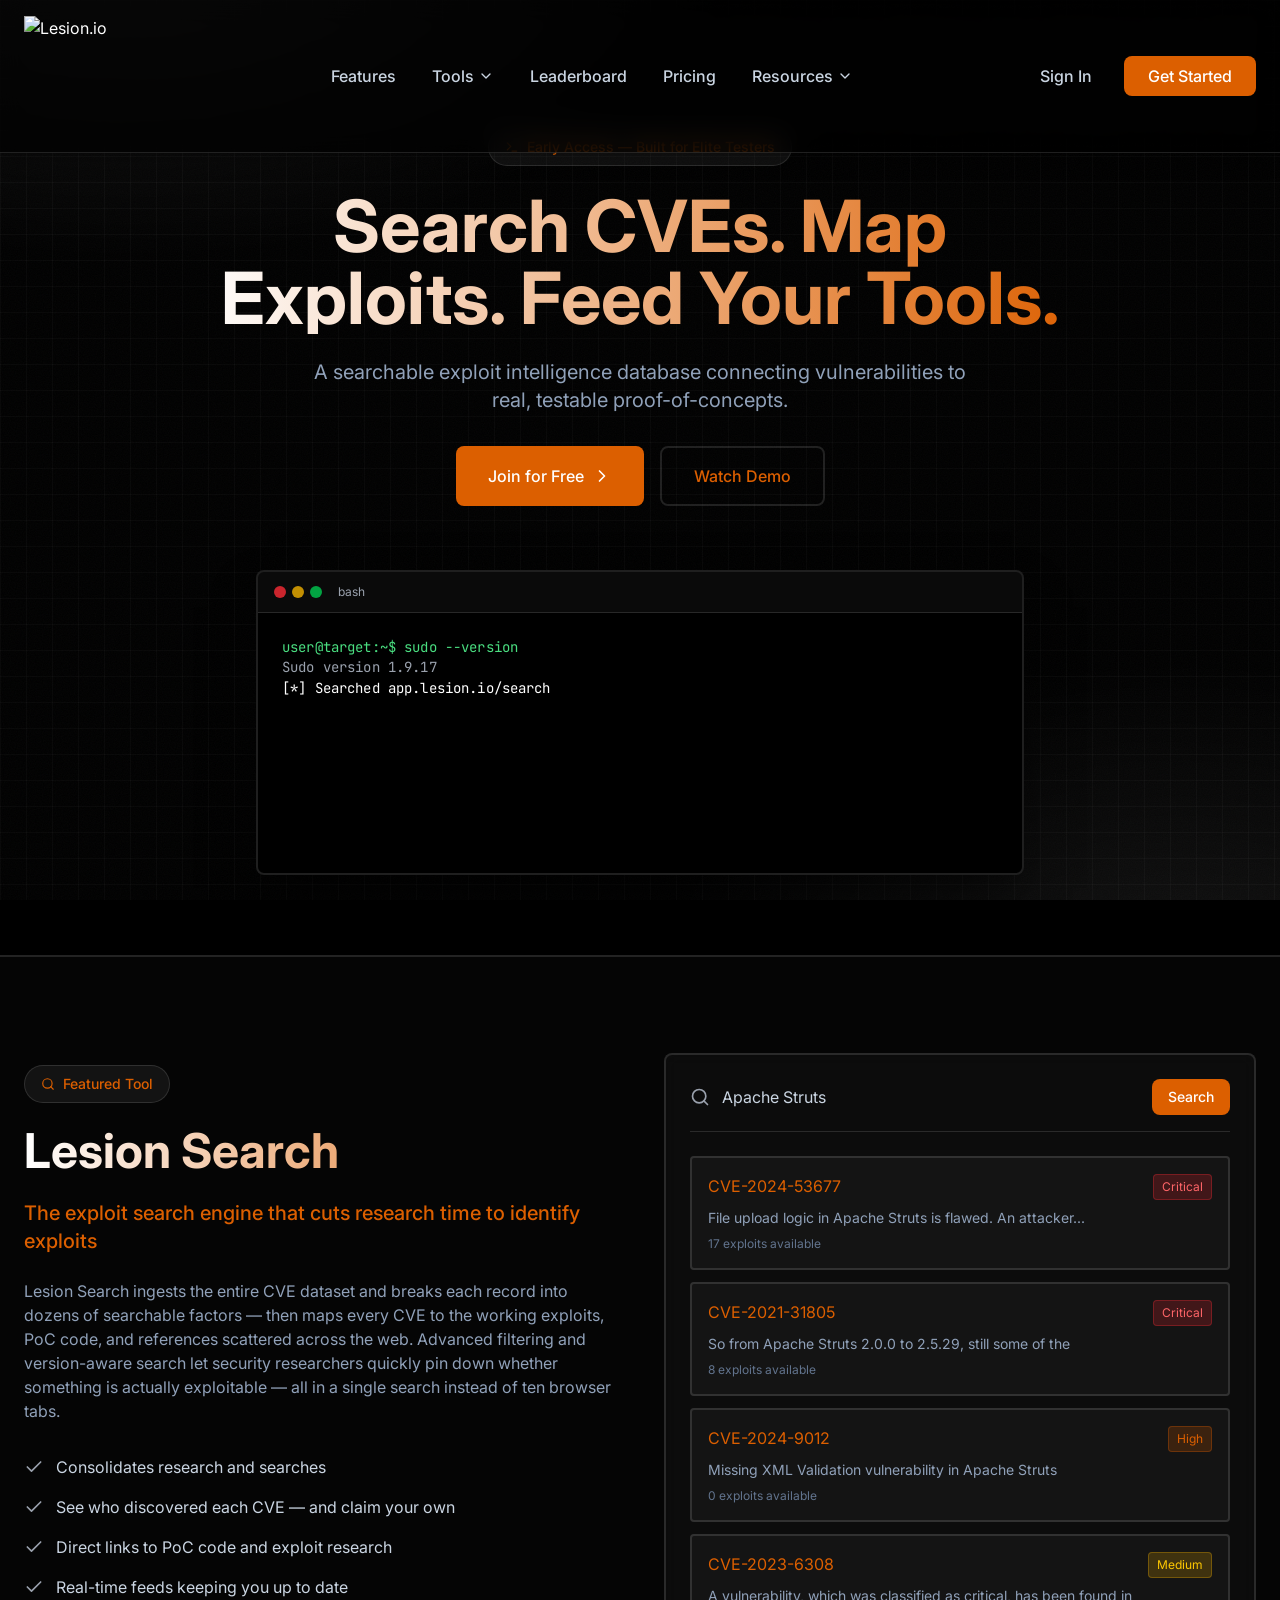
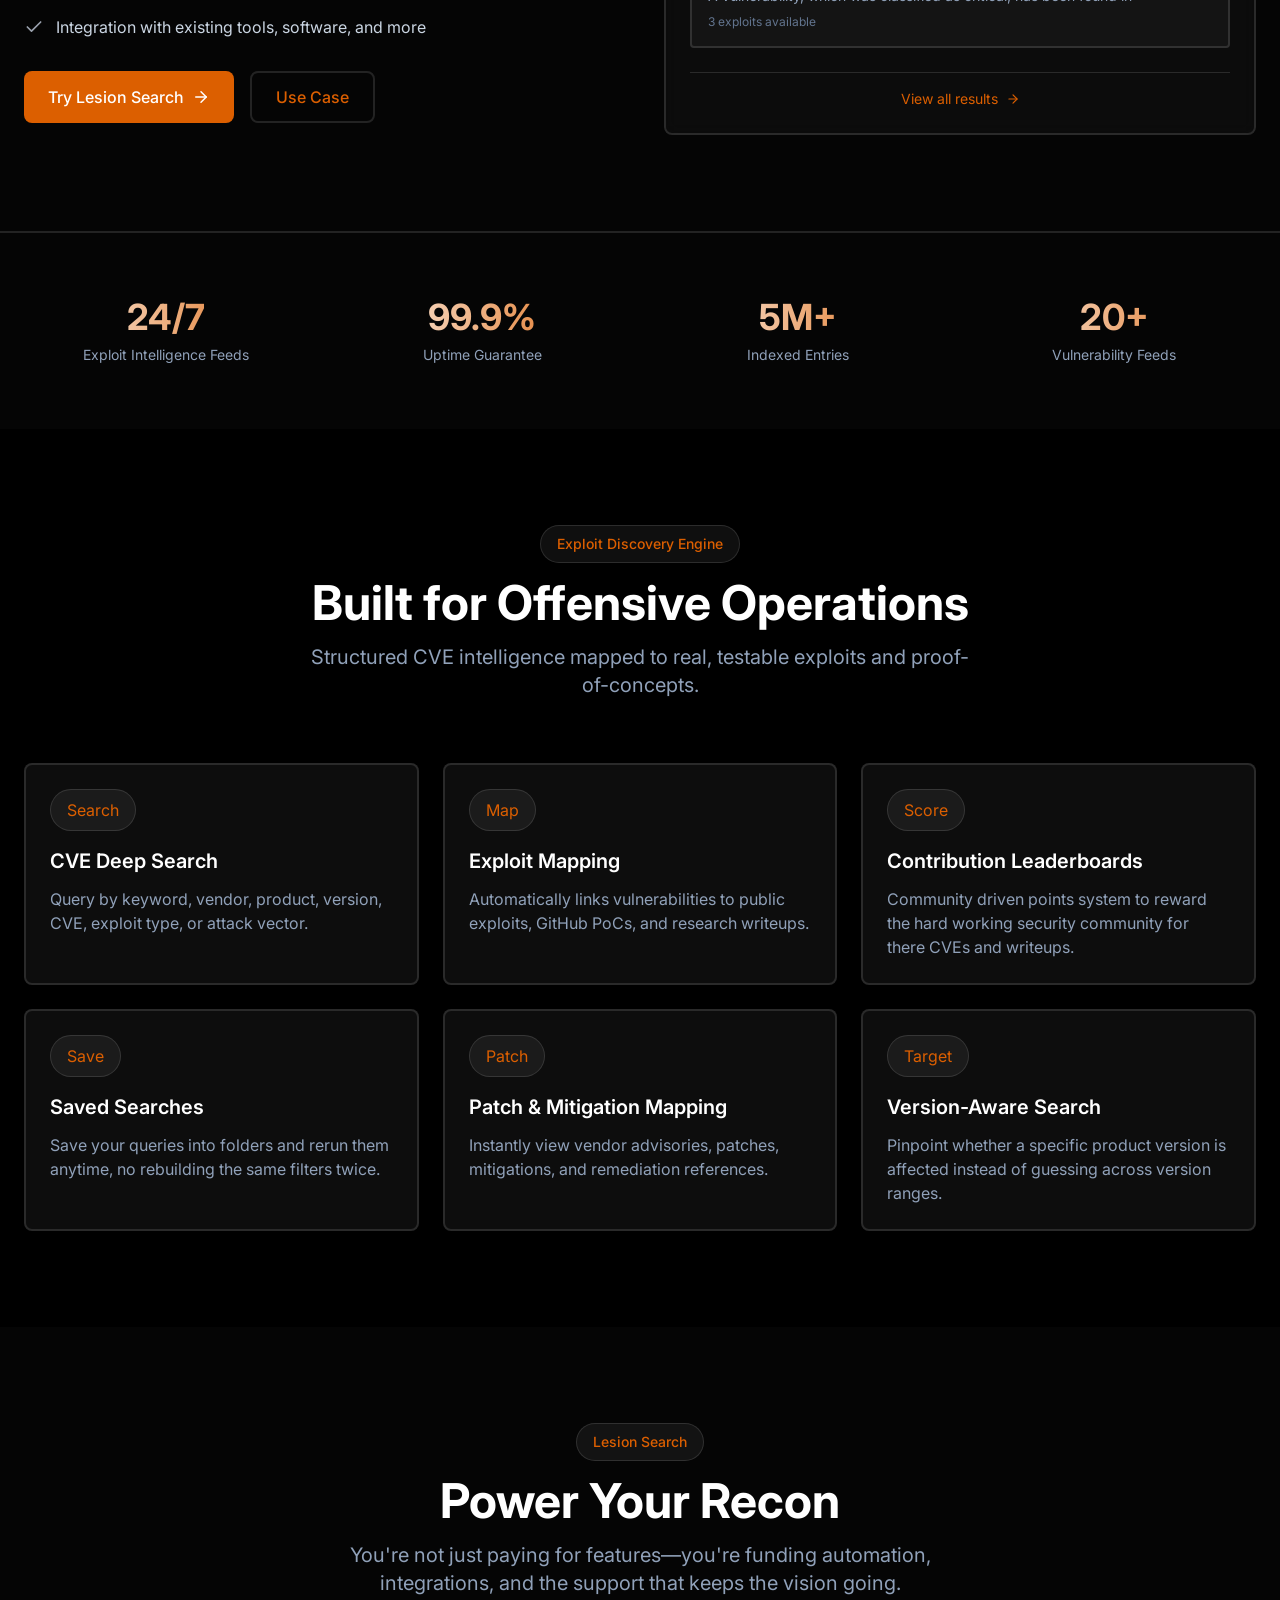
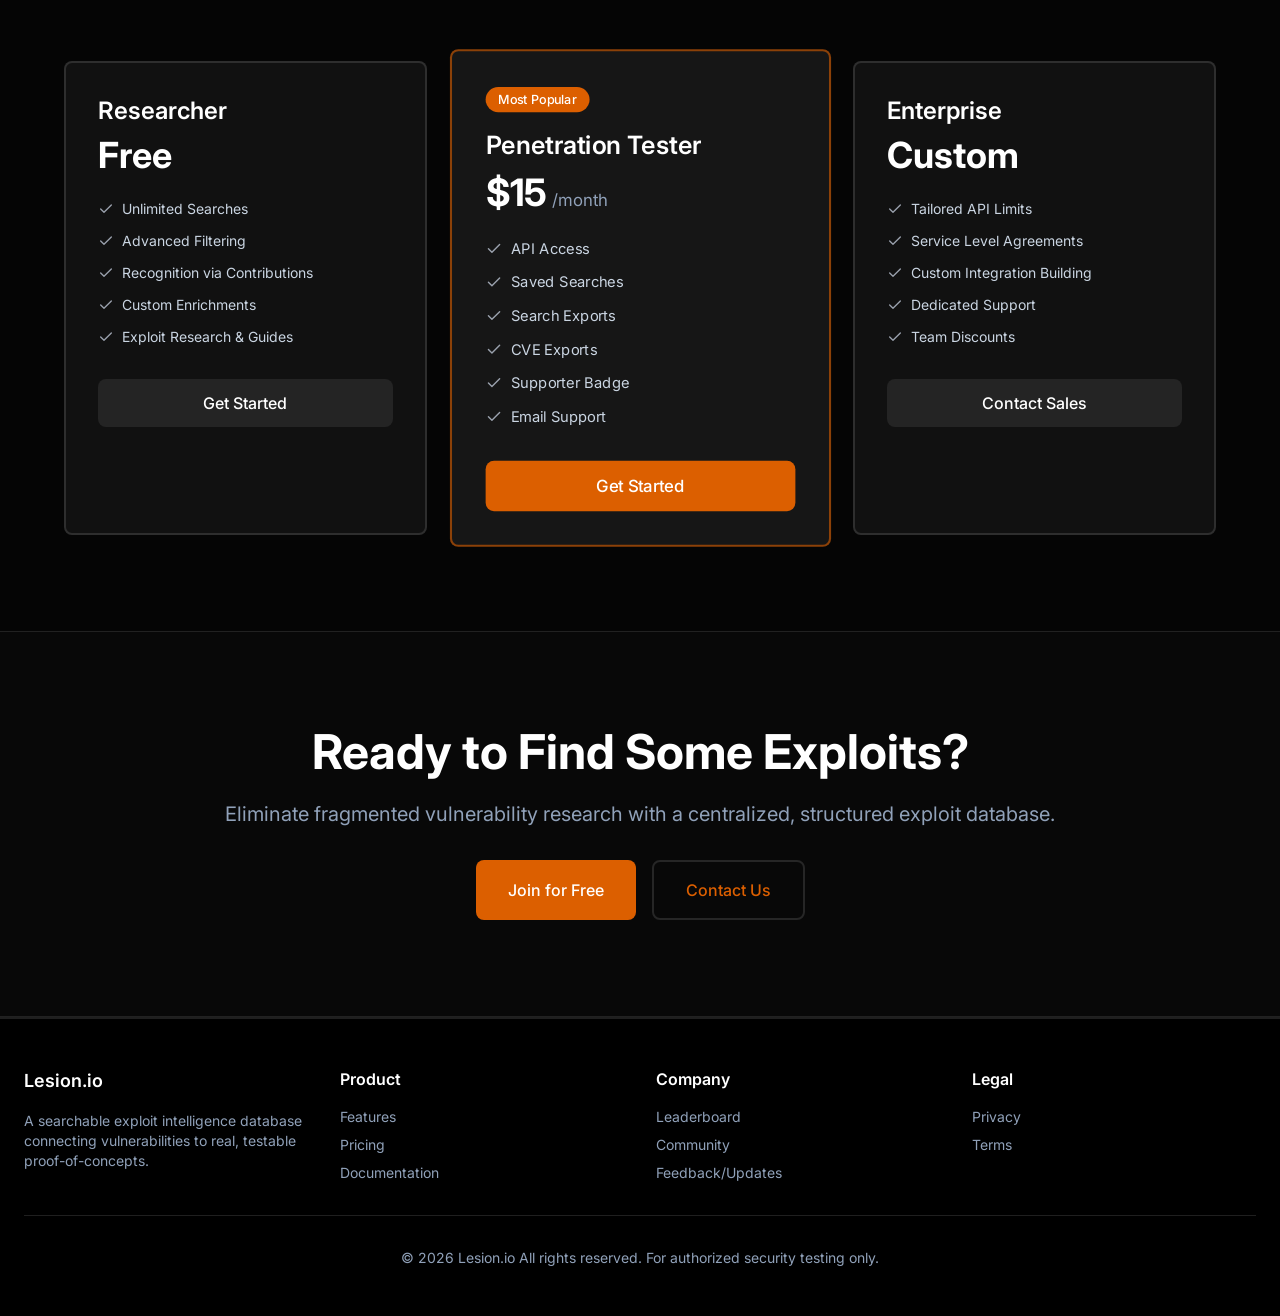
==== commit 356058de: "Additional updates to index.html" ====
--- a/index.html
+++ b/index.html
@@ -1213,7 +1213,7 @@
             </div>
             <h3 class="text-2xl mb-2 font-semibold">Penetration Tester</h3>
             <div class="mb-6">
-              <span class="text-4xl font-bold">$12</span>
+              <span class="text-4xl font-bold">$15</span>
               <span class="text-slate-400">/month</span>
             </div>
             <ul class="space-y-3 mb-8">
@@ -1526,23 +1526,13 @@
             <h4 class="mb-4 font-semibold">Legal</h4>
             <ul class="space-y-2 text-sm text-slate-400">
               <li>
-                <a href="#" class="hover:text-[#dc5f00] transition-colors"
+                <a href="https://lesion.io/privacy.pdf" class="hover:text-[#dc5f00] transition-colors"
                   >Privacy</a
                 >
               </li>
               <li>
-                <a href="#" class="hover:text-[#dc5f00] transition-colors"
+                <a href="https://lesion.io/tos.pdf" class="hover:text-[#dc5f00] transition-colors"
                   >Terms</a
-                >
-              </li>
-              <li>
-                <a href="#" class="hover:text-[#dc5f00] transition-colors"
-                  >Security</a
-                >
-              </li>
-              <li>
-                <a href="#" class="hover:text-[#dc5f00] transition-colors"
-                  >Compliance</a
                 >
               </li>
             </ul>
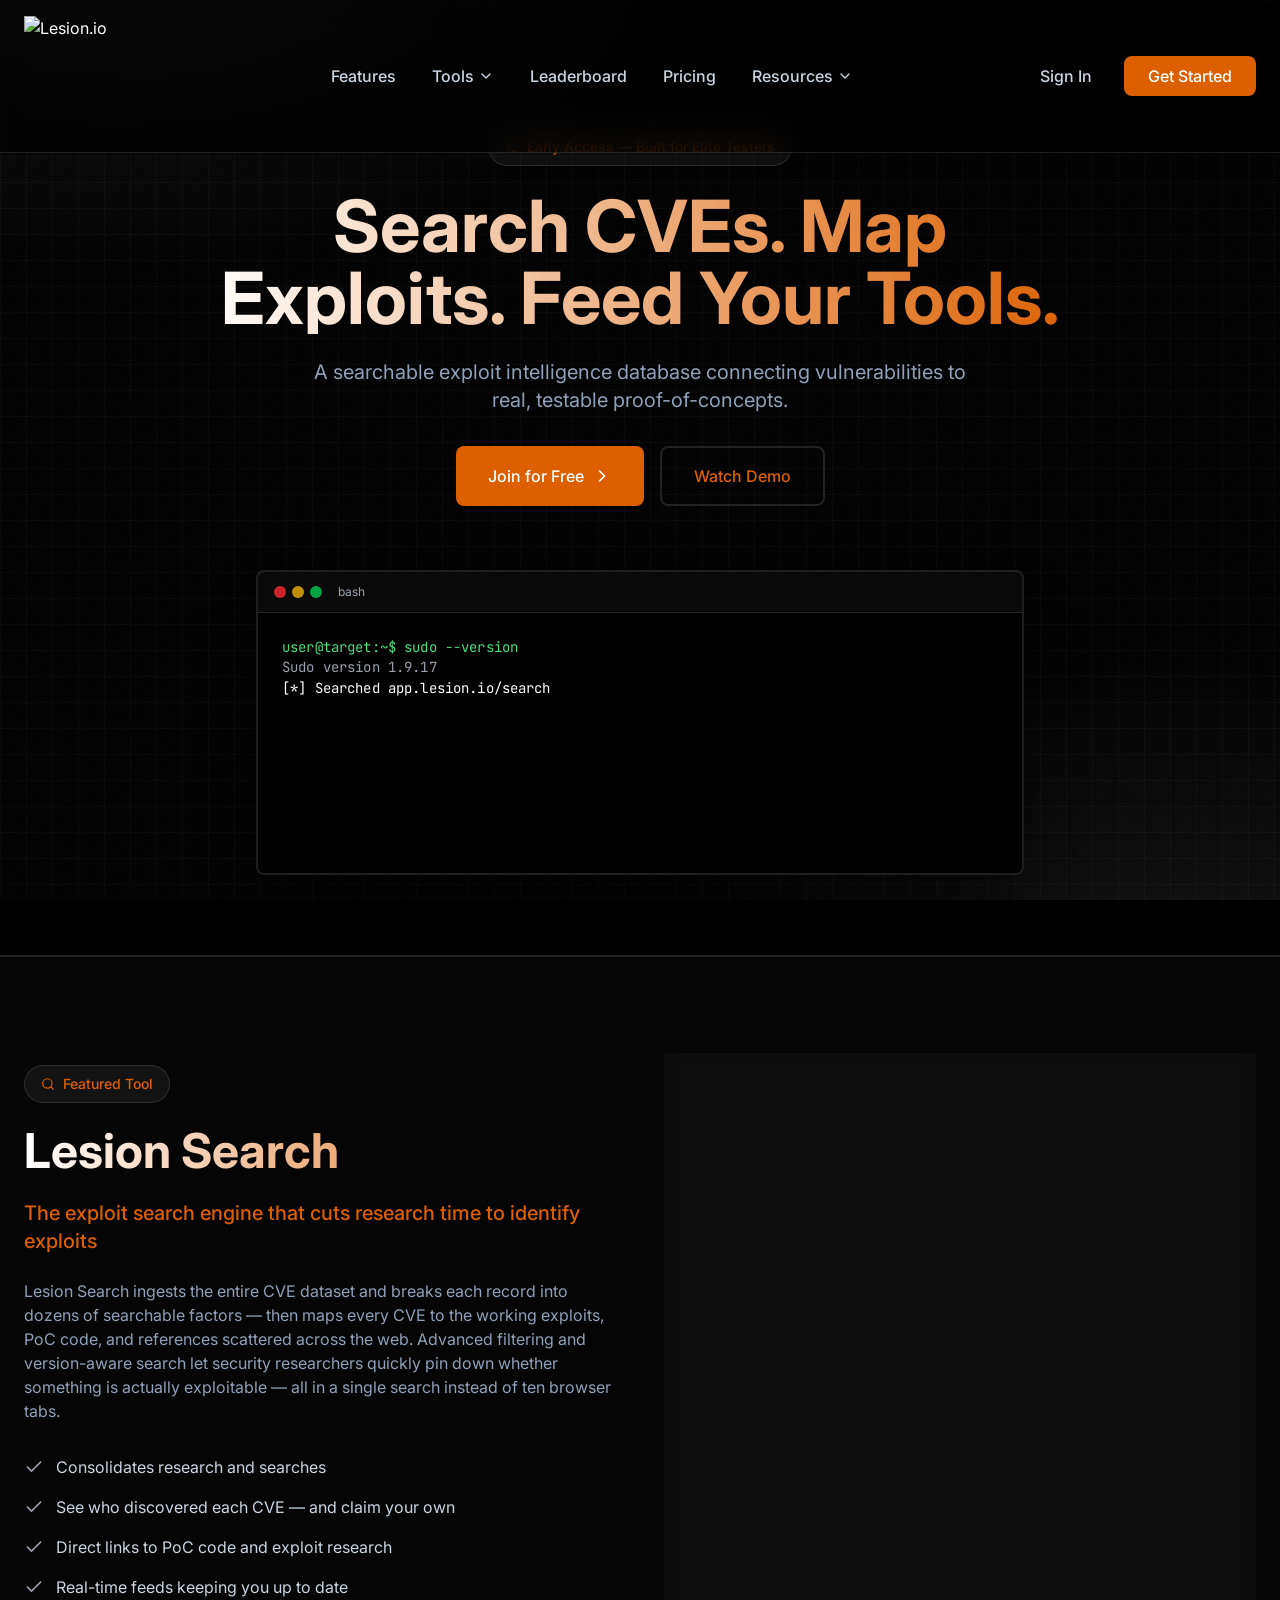
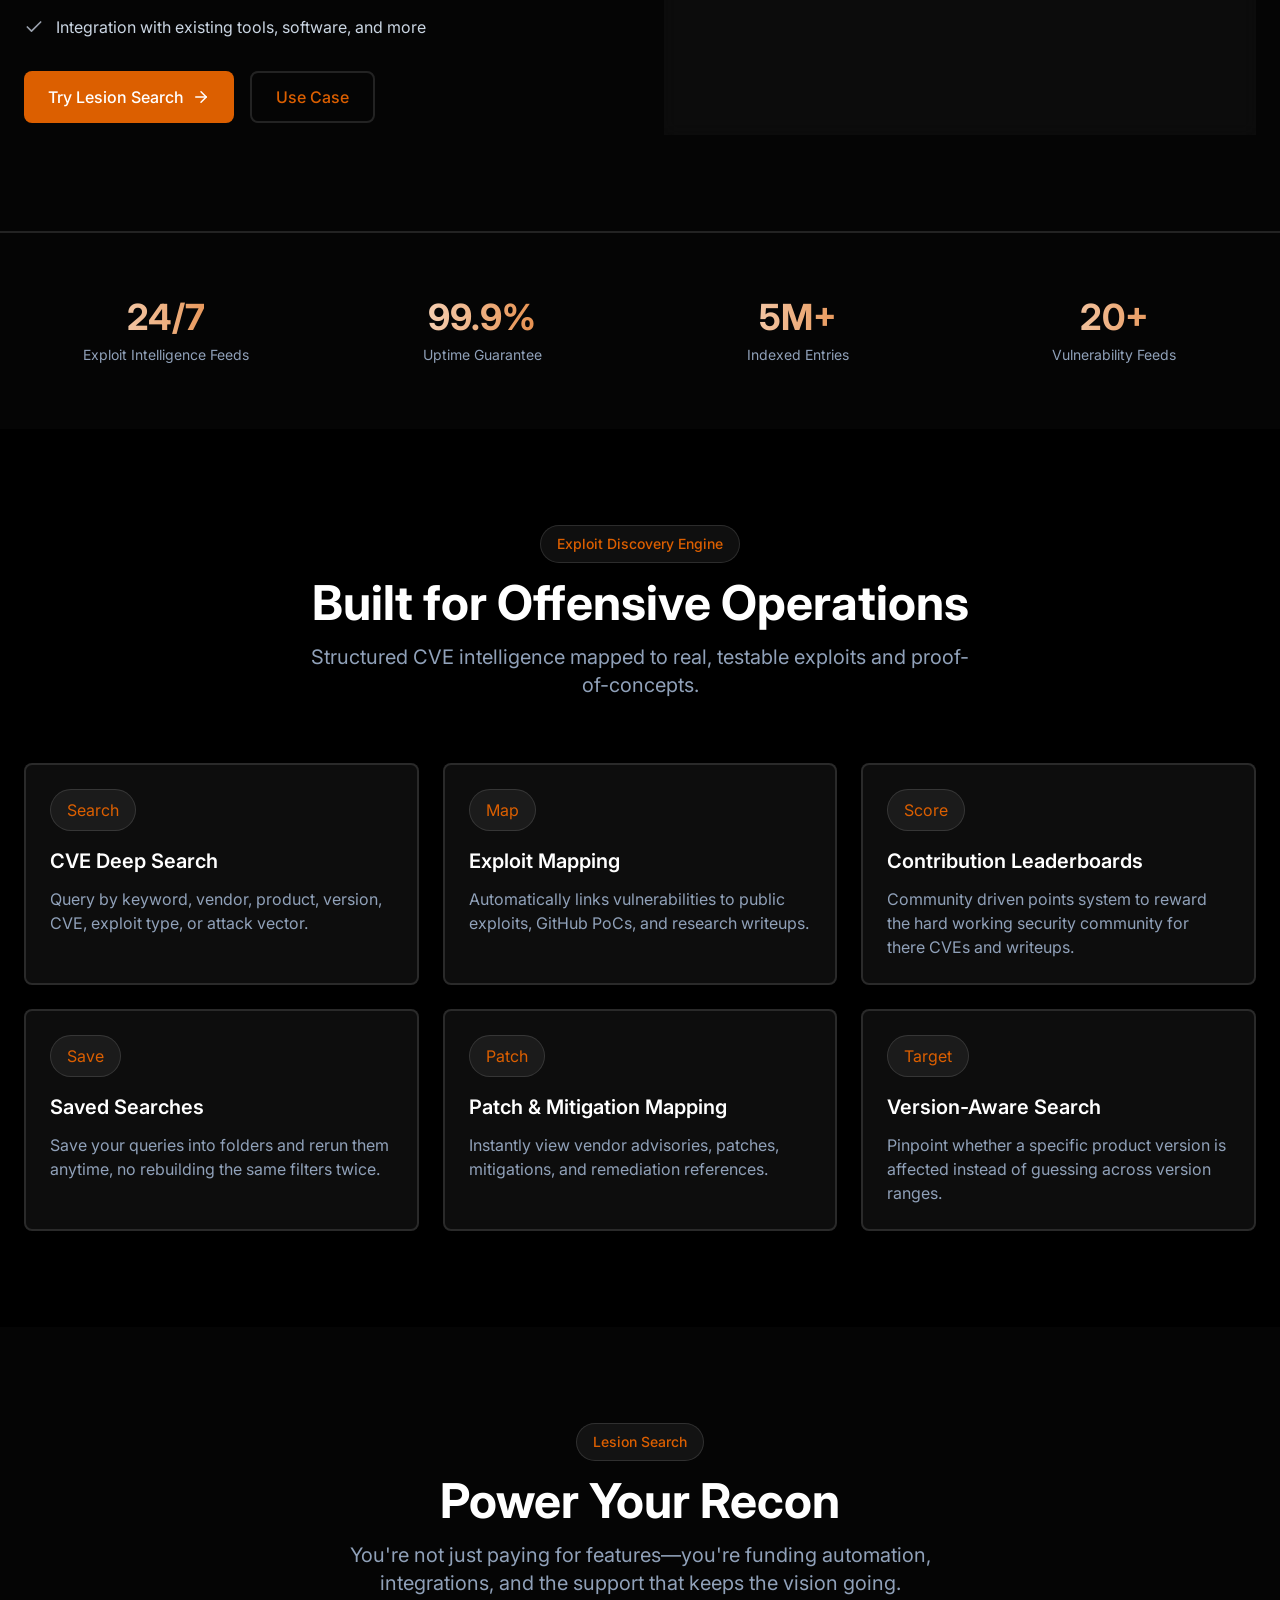
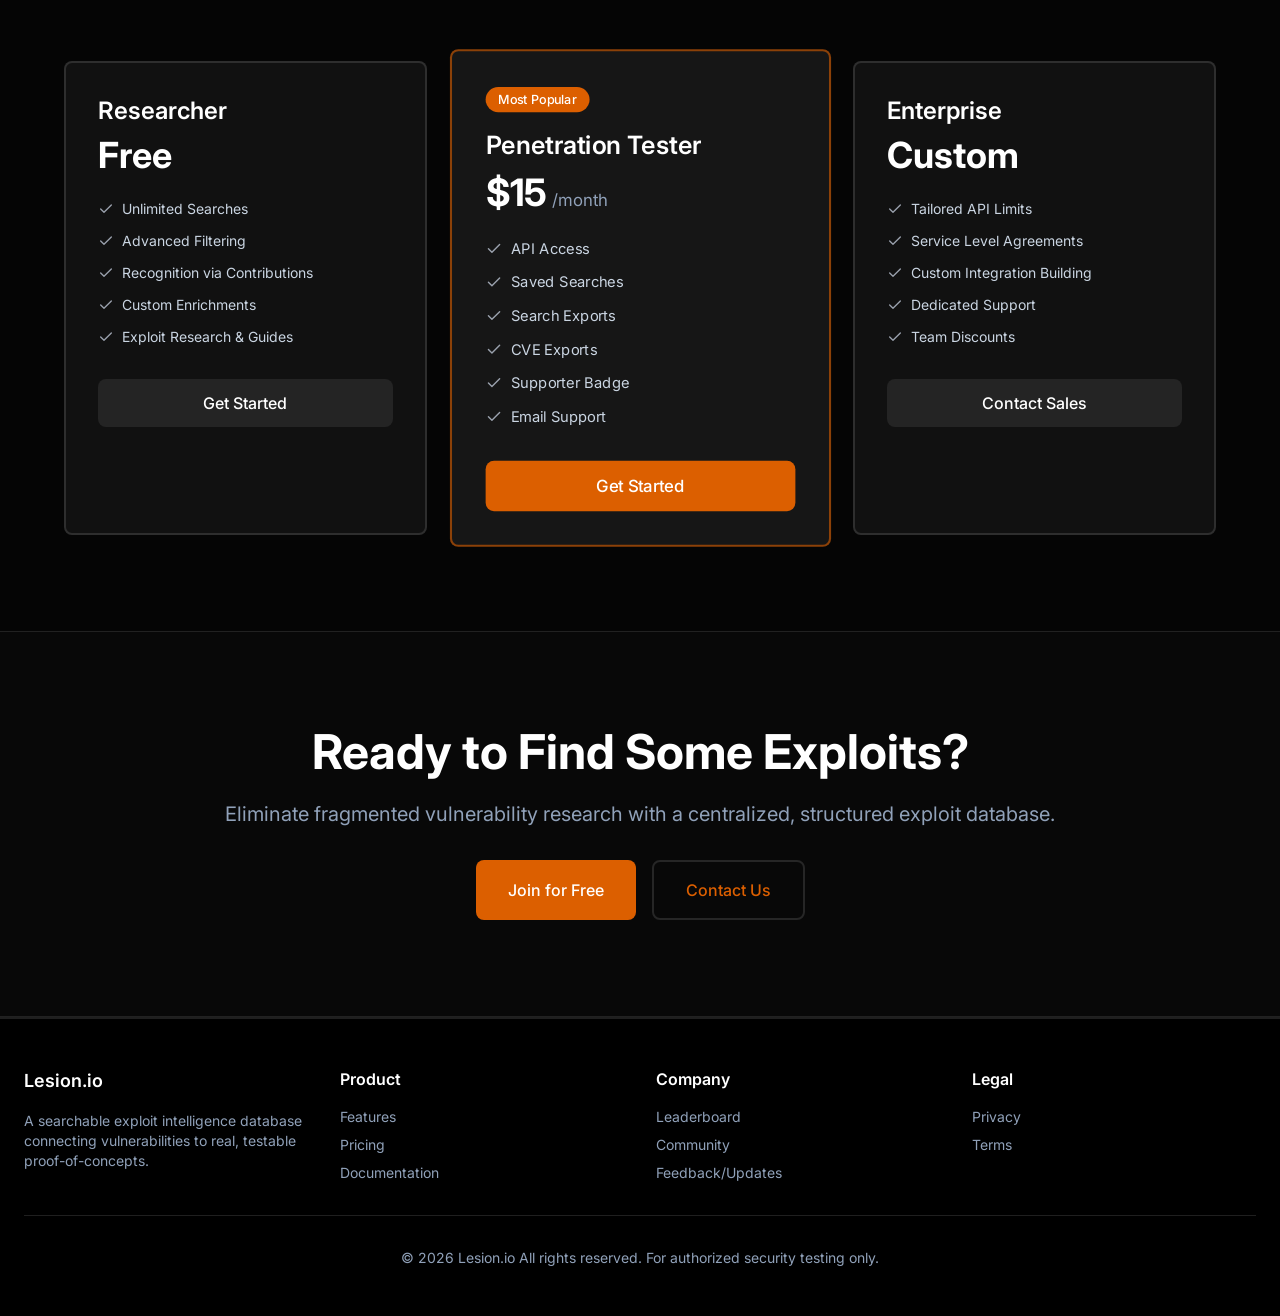
==== commit c9cbc78b: "Update index.html" ====
--- a/index.html
+++ b/index.html
@@ -1325,6 +1325,7 @@
               </li>
             </ul>
             <button
+              onclick="window.open('https://app.lesion.io/signup')"
               class="w-full px-6 py-3 rounded-lg bg-[#dc5f00] hover:bg-[#c25400] text-white font-medium transition-all"
             >
               Get Started
